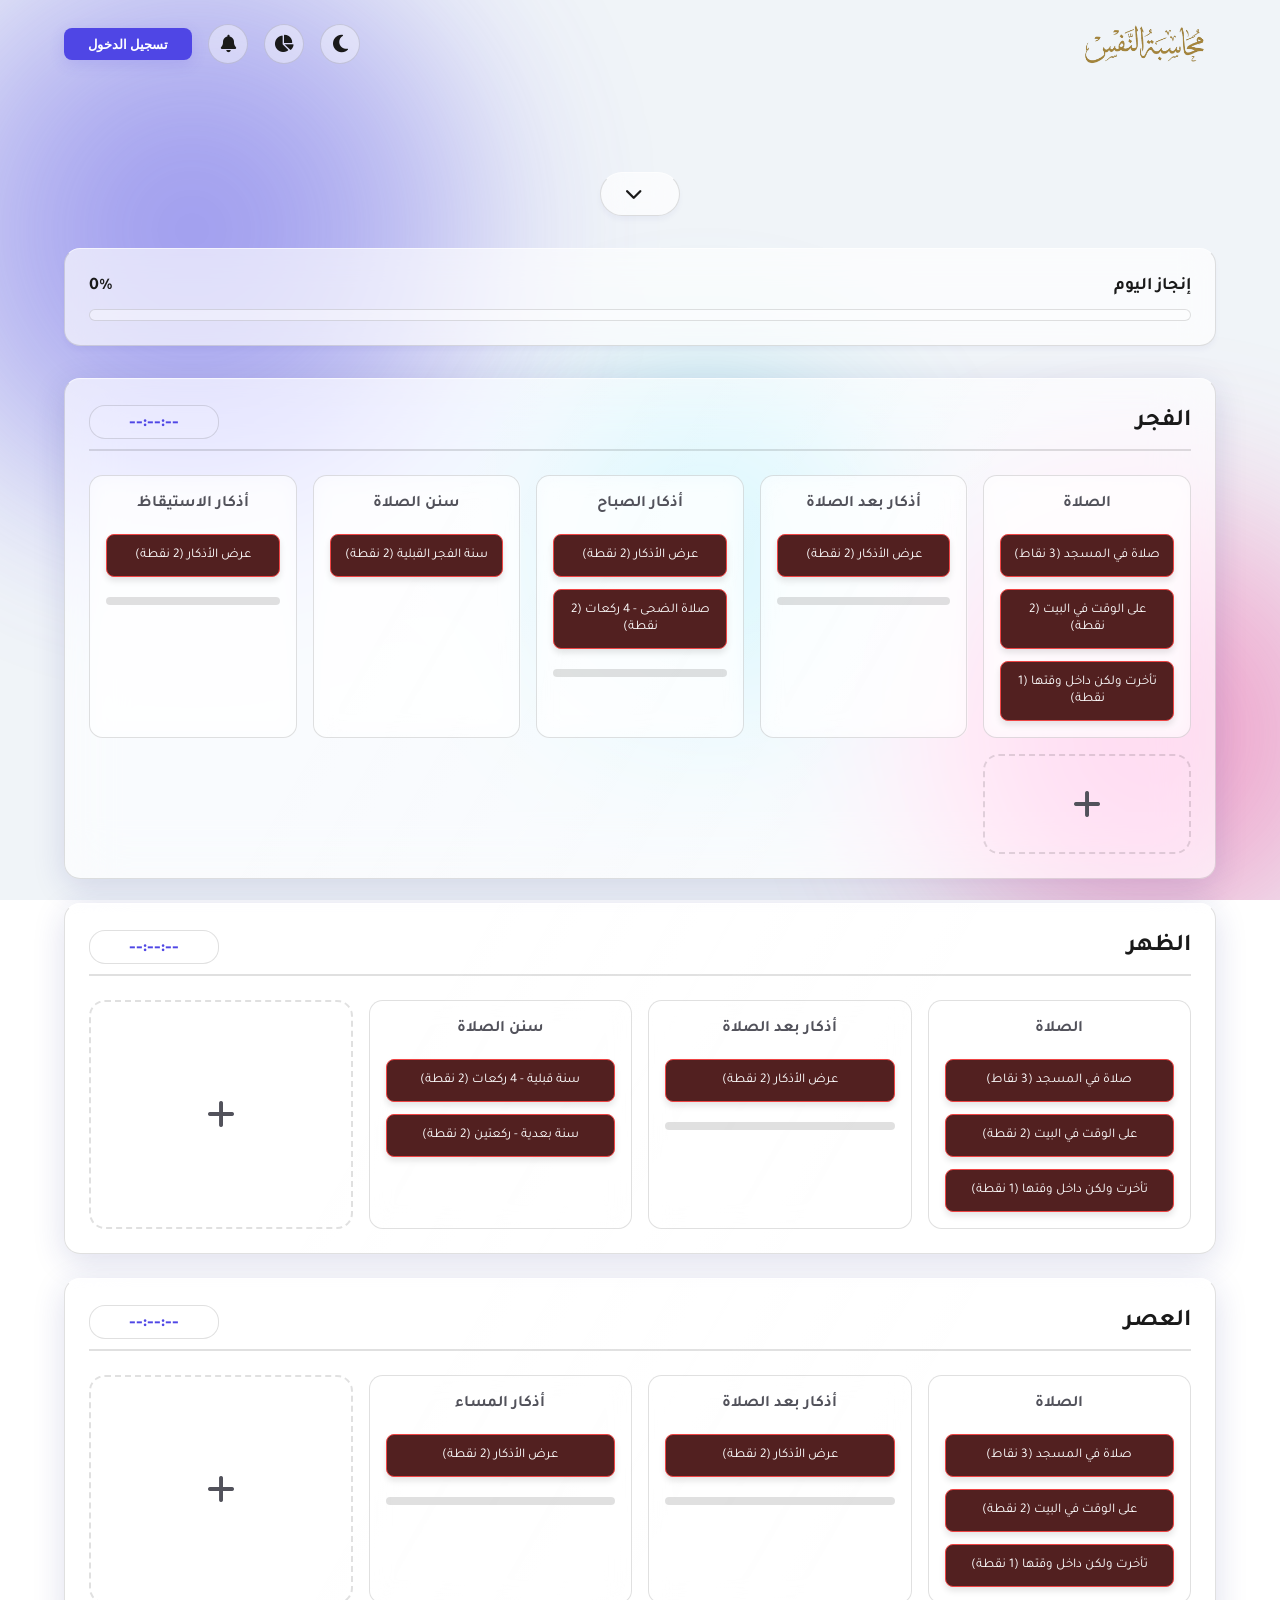
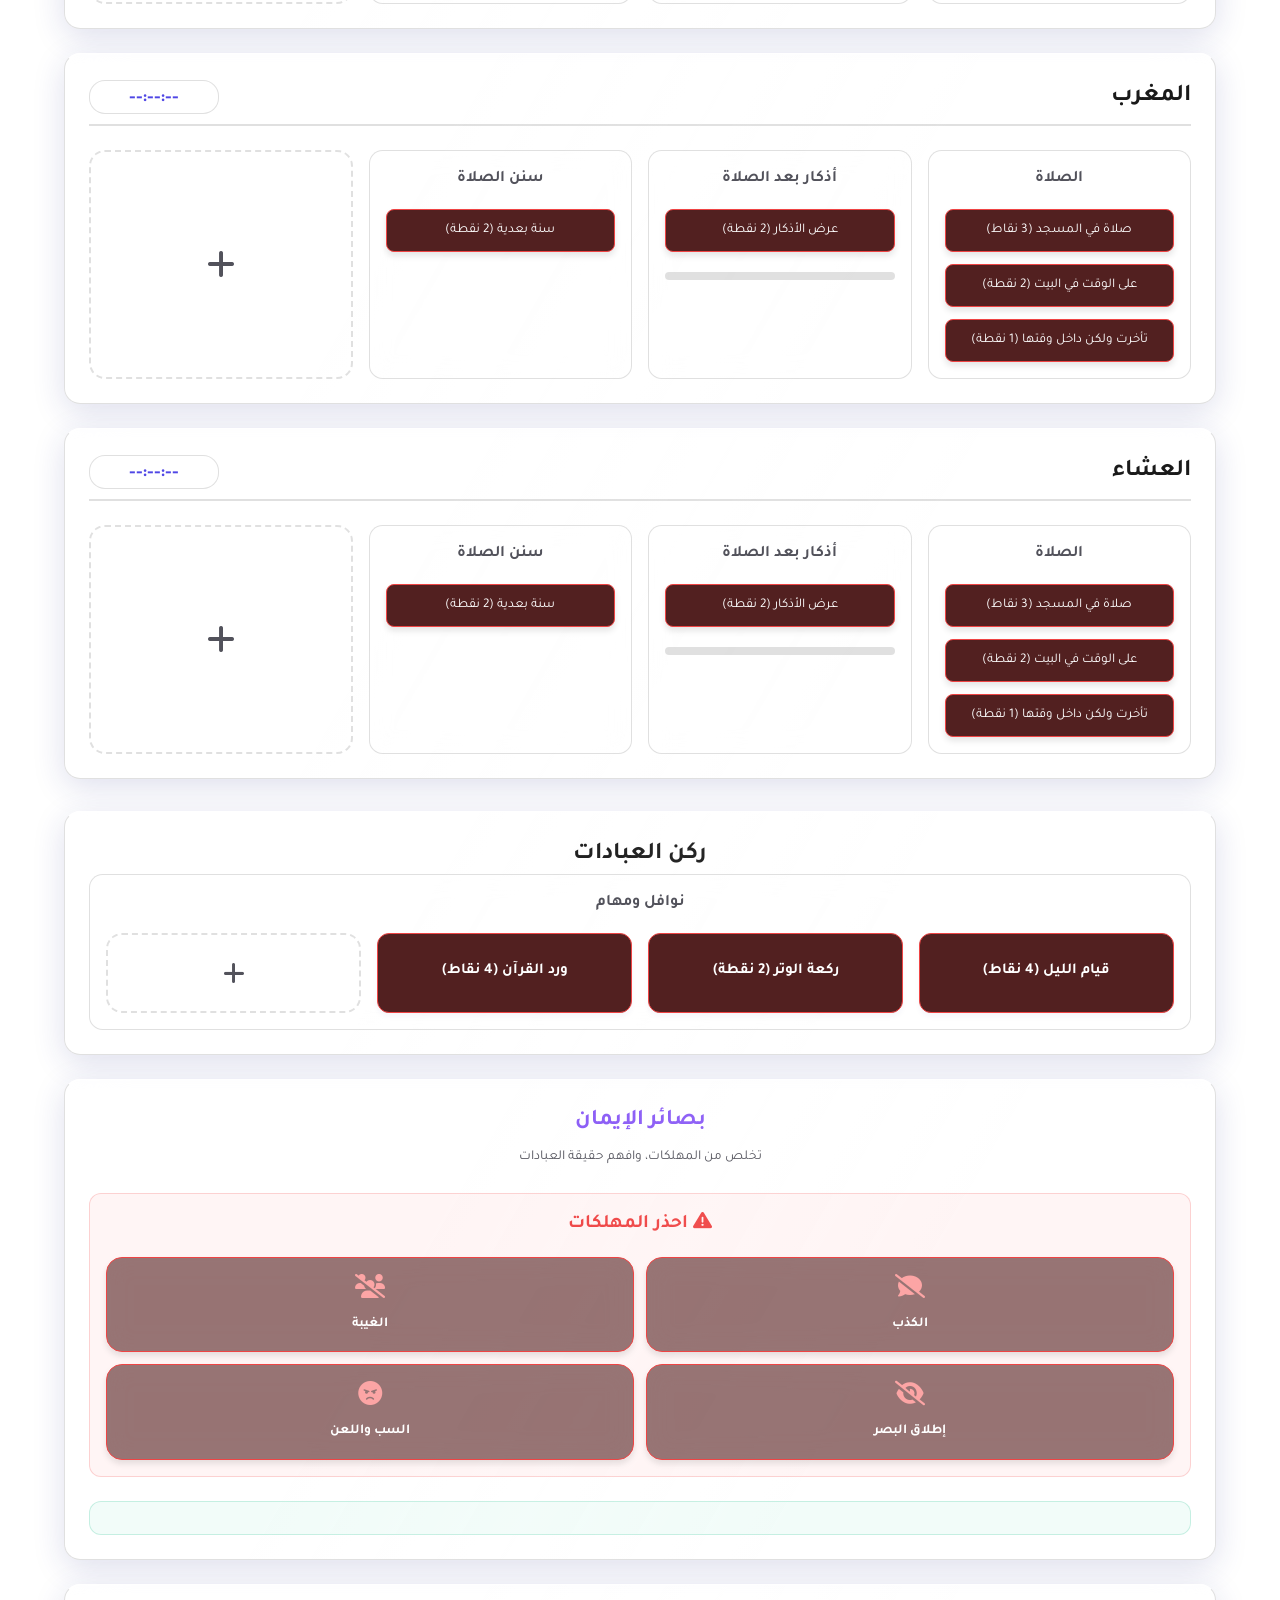
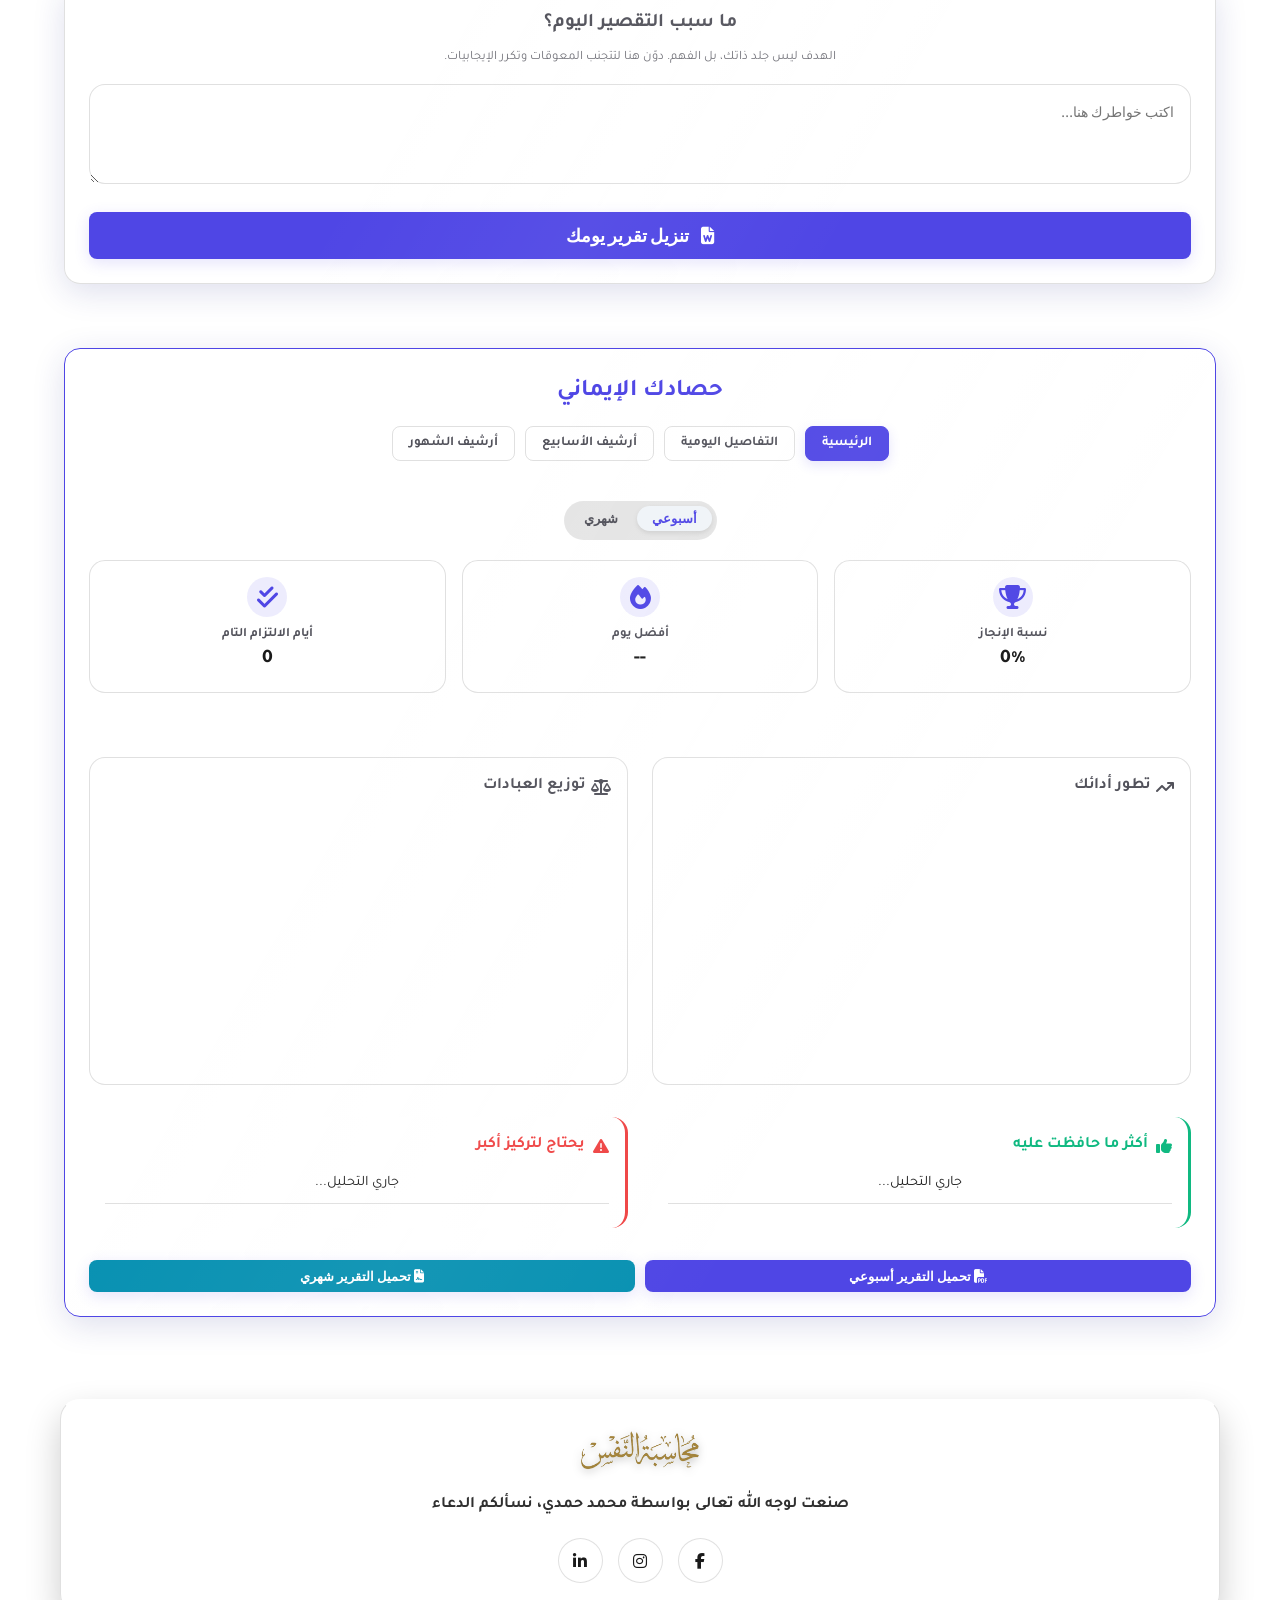
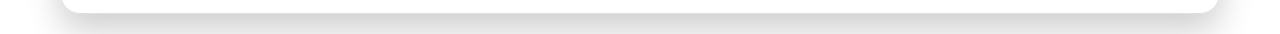
==== index.html @ 61e955a2 "Update print statement from 'Hello' to 'Goodbye'" ====
<!DOCTYPE html>
<html lang="ar" dir="rtl">

<head>
  <meta charset="UTF-8">
  <meta name="viewport" content="width=device-width, initial-scale=1.0">
  <title>محاسبة النفس</title>
  <link rel="icon" type="image/png" href="logo.png">
  <link rel="preconnect" href="https://fonts.googleapis.com">
  <link rel="preconnect" href="https://fonts.gstatic.com" crossorigin>
  <link href="https://fonts.googleapis.com/css2?family=Outfit:wght@300;400;600;700&display=swap" rel="stylesheet">

  <link rel="preconnect" href="https://fonts.googleapis.com">
<link rel="preconnect" href="https://fonts.gstatic.com" crossorigin>
<link href="https://fonts.googleapis.com/css2?family=Amiri:ital,wght@0,400;0,700;1,400&family=Tajawal:wght@300;400;500;700;800&display=swap" rel="stylesheet">

  <link rel="stylesheet" href="https://cdnjs.cloudflare.com/ajax/libs/font-awesome/6.4.0/css/all.min.css">
  <link rel="stylesheet" href="style.css">
  <link href="https://unpkg.com/aos@2.3.1/dist/aos.css" rel="stylesheet">
  <script src="https://cdn.jsdelivr.net/npm/chart.js"></script>
  <link rel="manifest" href="manifest.json">
  <meta name="theme-color" content="#10b981">
  <meta name="description" content="تطبيق مجاني لمتابعة صلواتك الخمس، تسجيل أورادك اليومية، تنظيم وقتك، وتجديد نواياك من خلال إحصائيات دقيقة وتنبيهات ذكية للموبايل.">
  
  <meta name="keywords" content="محاسبة النفس, متابعة الصلوات, تطبيق إسلامي, أذكار الصباح والمساء, التقويم الهجري, ورد القرآن, قيام الليل, الخشوع في الصلاة">
  
  <meta name="robots" content="index, follow">
  
  <meta name="theme-color" content="#10b981">
  <link rel="manifest" href="manifest.json">
  <link rel="icon" type="image/png" href="logo.png">

  <meta property="og:title" content="محاسبة النفس | رفيقك اليومي للعبادات">
  <meta property="og:description" content="نظم وقتك، تابع صلواتك، وحافظ على أورادك اليومية مع تطبيق محاسبة النفس.">
  <meta property="og:image" content="رابط_صورة_اللوجو_أو_بانر_للموقع.jpg"> <meta property="og:url" content="رابط_موقعك_هنا.com">
  <meta property="og:type" content="website">
<script src="https://cdnjs.cloudflare.com/ajax/libs/html2pdf.js/0.10.1/html2pdf.bundle.min.js"></script>
</head>

<body>
  <div class="liquid-background">
    <div class="blob-global blob-g-1"></div>
    <div class="blob-global blob-g-2"></div>
    <div class="blob-global blob-g-3"></div>
  </div>

  <div id="custom-bg-layer" class="custom-bg-layer hidden"></div>
  
  <header id="main-header">
    <div class="container header-content">
      <div class="logo">
        <a href="#">
          <img src="logo.png" alt="">
        </a>
      </div>

      <div id="header-progress-container" class="header-progress-container">
            <span id="header-progress-text">0%</span>
            <div class="header-progress-bar-bg">
                <div id="header-progress-fill" class="header-progress-fill"></div>
            </div>
            <button id="header-progress-info-btn" class="header-progress-info-btn" aria-label="كيف يتم احتساب التقدم؟">
                <i class="fa-solid fa-circle-question"></i>
            </button>
            
      </div>

      <div class="header-actions">
          <button id="mobile-menu-btn" class="mobile-menu-toggle">
              <i class="fa-solid fa-ellipsis-vertical"></i>
          </button>

          <div id="action-icons" class="action-icons-wrapper">
              
              <button id="theme-toggle" aria-label="Toggle Dark Mode">
                  <i class="fa-solid fa-moon"></i>
              </button>

              <button id="analytics-btn" class="settings-btn" aria-label="الإحصائيات" onclick="scrollToAnalytics()">
                  <i class="fa-solid fa-chart-pie"></i>
              </button>

              <div class="notification-wrapper" style="position: relative;">
                  <button id="notification-btn" class="settings-btn" aria-label="Notifications">
                      <i class="fa-solid fa-bell"></i>
                      <span id="notif-badge" class="notification-badge hidden"></span>
                  </button>
                  <div id="notification-popup" class="notification-popup hidden">
                      <div class="popup-header">
                          <h4>تذكير بعبادة الغد</h4>
                          <button id="close-notif" class="close-small">&times;</button>
                      </div>
                      <div class="popup-body" id="notif-content"></div>
                  </div>
              </div>

              <button id="settings-btn" class="settings-btn hidden" aria-label="Settings">
                  <i class="fa-solid fa-gear"></i>
              </button>

              <div class="auth-container">
                  <button id="login-btn" class="btn-primary">تسجيل الدخول</button>
                  <div id="profile-icon" class="profile-icon hidden">
                      <img src="" alt="Profile">
                  </div>
              </div>

          </div>
      </div>
    </div>


  </header>

  <main>

    <section id="bonus-section" class="container hidden" style="margin-top: 1rem; margin-bottom: 1rem;">
        <div class="bonus-card" data-aos="fade-down">
            <div class="bonus-icon">
                <i class="fa-solid fa-star"></i>
            </div>
            <div class="bonus-content">
                <h3 id="bonus-title">عبادة خاصة اليوم</h3>
                <p id="bonus-desc">وصف العبادة</p>
            </div>
            <button id="bonus-action-btn" class="task-btn bonus-btn" data-points="5">
                تمت (5+ نقاط)
            </button>
        </div>
    </section>

    <section class="accountability-section">
      <div class="container">
        <h2 id="daily-verse" class="page-title"></h2>
        <div class="date-toggle-container">
  <button id="date-toggle-btn" class="date-toggle-btn">
    <span id="current-date-display"></span>
    <i class="fa-solid fa-chevron-down"></i>
  </button>
  
  <div id="date-dropdown" class="date-dropdown hidden dual-calendar">
    
    <div class="calendar-section gregorian-section">
      <div class="month-selector">
        <button id="prev-month-g" class="month-nav-btn"><i class="fa-solid fa-chevron-right"></i></button>
        <span id="current-month-display-g"></span>
        <button id="next-month-g" class="month-nav-btn"><i class="fa-solid fa-chevron-left"></i></button>
      </div>
      <div class="days-header">
        <span>سبت</span><span>أحد</span><span>اثنين</span><span>ثلاثاء</span><span>أربعاء</span><span>خميس</span><span>جمعة</span>
      </div>
      <div id="days-grid-g" class="days-grid"></div>
    </div>

    <div class="calendar-divider"></div>

    <div class="calendar-section hijri-section">
      <div class="month-selector">
        <button id="prev-month-h" class="month-nav-btn"><i class="fa-solid fa-chevron-right"></i></button>
        <span id="current-month-display-h"></span>
        <button id="next-month-h" class="month-nav-btn"><i class="fa-solid fa-chevron-left"></i></button>
      </div>
      <div class="days-header">
        <span>سبت</span><span>أحد</span><span>اثنين</span><span>ثلاثاء</span><span>أربعاء</span><span>خميس</span><span>جمعة</span>
      </div>
      <div id="days-grid-h" class="days-grid"></div>
    </div>

  </div>
</div>

        <div class="global-progress-container">
          <div class="progress-label">
            <span>إنجاز اليوم</span>
            <span id="total-score">0%</span>
          </div>
          <div class="progress-track">
            <div id="global-progress-bar" class="progress-fill" style="width: 0%"></div>
          </div>
        </div>
        <!-- Settings -->
        <div id="setup-modal" class="modal-overlay hidden" style="z-index: 3000;">
          <div class="liquid-modal">
              <div class="modal-header">
                  <h3>إعداد حسابك</h3>
                  <button id="close-setup-modal" class="close-small" aria-label="إغلاق">&times;</button>
              </div>
              <div class="modal-body">
                  <p style="margin-bottom: 1rem; color: var(--text-secondary); font-size: 0.9rem;">لنخصص التجربة لك، نحتاج لبعض البيانات.</p>

                  <div class="form-group">
                      <label>تخطيط الصفحة وشكل العرض</label>
                      <div id="layout-mode-toggle" class="layout-mode-toggle" style="display: grid; grid-template-columns: repeat(auto-fit, minmax(130px, 1fr)); gap: 10px;">
                          <button type="button" class="layout-mode-btn active" data-mode="classic">
                              <i class="fa-solid fa-bars"></i> طولي (عادي)
                          </button>
                          <button type="button" class="layout-mode-btn" data-mode="sidebar">
                              <i class="fa-solid fa-table-columns"></i> جانبي (عمودين)
                          </button>
                          <button type="button" class="layout-mode-btn" data-mode="grid">
                              <i class="fa-solid fa-table-cells"></i> شبكي (Grid)
                          </button>
                      </div>
                      <p style="font-size: 0.8rem; color: var(--text-secondary); margin-top: 5px;">
                          اختر التخطيط الأنسب لشاشتك لمتابعة صلواتك وعباداتك براحة.
                      </p>
                  </div>
                  <hr style="border-color: var(--glass-border); margin: 1.5rem 0;">

                  <div class="form-group">
                      <label>الاسم </label>
                      <input type="text" id="setup-name" placeholder="الاسم الذي تود أن نناديك به">
                  </div>

                  <div class="form-group">
                      <label>الجنس (لتخصيص الأحكام الفقهية)</label>
                      <select id="setup-gender" class="glass-input">
                          <option value="male">ذكر</option>
                          <option value="female">أنثى</option>
                      </select>
                  </div>

                  <div class="form-group">
                      <label>الورد القرآني اليومي المستهدف</label>
                      <input type="text" id="setup-quran-goal" placeholder="مثال: جزء، ربعين، صفحة...">
                  </div>

                  <div class="form-group">
                      <label>الموقع الجغرافي (لمواقيت الصلاة)</label>
                      <button id="get-location-btn" class="task-btn toggle-btn" style="width:100%; display:flex; gap:10px; justify-content:center; align-items:center;">
                          <i class="fa-solid fa-location-dot"></i> تحديد موقعي تلقائياً
                      </button>
                      <p id="location-status" style="font-size: 0.8rem; margin-top: 5px; color: var(--accent-color);"></p>
                  </div>

                  <div class="form-group">
                    <label>مستواك الحالي (لضبط كمية الأذكار)</label>
                    <select id="setup-level" class="glass-input">
                        <option value="3">مجتهد (الورد الكامل - كل الأذكار)</option>
                        <option value="2">متوسط (أهم الأذكار والسنن)</option>
                        <option value="1">مبتدئ (التحصين الأساسي فقط)</option>
                    </select>
                    <p style="font-size: 0.8rem; color: var(--text-secondary); margin-top: 5px;">
                        يمكنك تغيير المستوى لاحقاً مع تطور همتك.
                    </p>
                </div>
                  <hr style="border-color: var(--glass-border); margin: 1.5rem 0;">
                  <h4 style="margin-bottom: 1rem; color: var(--accent-color);"><i class="fa-solid fa-palette"></i> المظهر والخلفية</h4>

                  <div class="form-group">
                      <label>الثيمات والألوان</label>
                      <div class="theme-presets-container" id="theme-presets-container">
                          <button type="button" class="theme-preset-btn active" data-theme-id="default" style="--bg:#f0f4f8; --b1:#4f46e5; --b2:#ec4899;">الافتراضي</button>
                          <button type="button" class="theme-preset-btn" data-theme-id="mint" style="--bg:#022c22; --b1:#10b981; --b2:#34d399;">زمرد</button>
                          <button type="button" class="theme-preset-btn" data-theme-id="space" style="--bg:#09090b; --b1:#6366f1; --b2:#8b5cf6;">فضاء</button>
                      </div>
                  </div>

                  <div class="form-group">
                      <label>صورة الخلفية (اختياري)</label>
                      <div class="bg-image-options">
                          <button type="button" class="bg-img-btn active" data-img-path="none">بدون صورة</button>
                          <button type="button" class="bg-img-btn" data-img-path="images/makkah.jpg">الحرم المكي</button>
                          <button type="button" class="bg-img-btn" data-img-path="images/madinah.jpg">المسجد النبوي</button>
                          <button type="button" class="bg-img-btn" data-img-path="images/aqsa.jpg">المسجد الأقصى</button>
                          <!-- تم إزالة زر رفع الصورة من الجهاز -->
                      </div>
                      <div style="display: flex; align-items: center; gap: 10px; margin-top: 10px;">
                          <input type="checkbox" id="bg-blur-toggle" style="width: auto;">
                          <label for="bg-blur-toggle" style="margin: 0; font-size: 0.9rem;">تفعيل ضبابية الصورة (Blur)</label>
                      </div>
                  </div>
                  <hr style="border-color: var(--glass-border); margin: 1.5rem 0;">
                  <h4 style="margin-bottom: 1rem; color: var(--accent-color);"><i class="fa-solid fa-bell"></i> مواعيد التنبيهات</h4>
                  


                  <div class="form-group">
                      <label>وقت أذكار الصباح</label>
                      <input type="time" id="setup-morning-time" class="glass-input">
                  </div>

                  <div class="form-group">
                      <label>وقت أذكار المساء</label>
                      <input type="time" id="setup-evening-time" class="glass-input">
                  </div>

                  <div class="form-group">
                      <label>موعد التذكير بالورد القرآني</label>
                      <input type="time" id="setup-wird-time" class="glass-input">
                  </div>
                  <div class="form-group" style="text-align: center; margin-top: 15px;">
                      <button type="button" class="btn-primary" onclick="requestNotificationPermission()" style="width: 100%; background: #10b981;">
                          <i class="fa-solid fa-bell"></i> تفعيل الإشعارات
                      </button>
                      <p style="font-size: 0.75rem; color: var(--text-secondary); margin-top: 5px;">
                          تنويه للآيفون: يجب إضافة الموقع للشاشة الرئيسية (Add to Home Screen) لتعمل الإشعارات.
                      </p>
                  </div>
              </div>
              <div class="modal-footer">
                  <button id="save-setup-btn" class="btn-primary" style="width: 100%;" disabled>حفظ وبدء الرحلة</button>
              </div>
          </div>
      </div>

        <div id="main-layout-wrapper" class="main-layout-wrapper">
          
          <div id="app-main-column" class="main-column">
            <div class="prayers-container" id="prayers-container-wrapper">

              <div class="prayer-item" id="fajr-card" data-aos="fade-up">
                <div class="prayer-header-wrapper">
                  <span class="prayer-name">الفجر</span>
                  <span class="prayer-timer" id="timer-fajr">--:--:--</span>
                </div>
                <div class="prayer-content-grid">
                  <div class="task-box">
                    <h4 class="box-title">الصلاة</h4>
                    <button class="task-btn prayer-btn" data-type="mosque" data-points="3">صلاة في المسجد (3 نقاط)</button>
                    <button class="task-btn prayer-btn" data-points="2">على الوقت في البيت (2 نقطة)</button>
                    <button class="task-btn prayer-btn" data-points="1">تأخرت ولكن داخل وقتها (1 نقطة)</button>
                  </div>
                  <div class="task-box">
                    <h4 class="box-title">أذكار بعد الصلاة</h4>
                    <button class="task-btn action-btn" onclick="openAdhkar('post_fajr')">عرض الأذكار (2 نقطة)</button>
                    <div class="adhkar-progress-track">
                      <div class="adhkar-progress-fill" id="progress-post_fajr" style="width: 0%"></div>
                    </div>
                  </div>
                  <div class="task-box">
                    <h4 class="box-title">أذكار الصباح</h4>
                    <button class="task-btn action-btn" onclick="openAdhkar('morning')">عرض الأذكار (2 نقطة)</button>
                    <button class="task-btn toggle-btn" data-points="2">صلاة الضحى - 4 ركعات (2 نقطة)</button>
                    <div class="adhkar-progress-track">
                      <div class="adhkar-progress-fill" id="progress-morning" style="width: 0%"></div>
                    </div>
                  </div>
                  <div class="task-box">
                    <h4 class="box-title">سنن الصلاة</h4>
                    <button class="task-btn toggle-btn" data-points="2">سنة الفجر القبلية (2 نقطة)</button>
                  </div>
                  <div class="task-box">
                    <h4 class="box-title">أذكار الاستيقاظ</h4>
                    <button class="task-btn action-btn" onclick="openAdhkar('wakeup')">عرض الأذكار (2 نقطة)</button>
                    <div class="adhkar-progress-track">
                      <div class="adhkar-progress-fill" id="progress-wakeup" style="width: 0%"></div>
                    </div>
                  </div>
                  <button class="add-prayer-extra-btn" data-prayer="fajr">
                    <i class="fa-solid fa-plus"></i>
                  </button>
                </div>
              </div>

              <div class="prayer-item" id="dhuhr-card" data-aos="fade-up">
                <div class="prayer-header-wrapper">
                  <span class="prayer-name">الظهر</span>
                  <span class="prayer-timer" id="timer-dhuhr">--:--:--</span>
                </div>
                <div class="prayer-content-grid">
                  <div class="task-box">
                    <h4 class="box-title">الصلاة</h4>
                    <button class="task-btn prayer-btn" data-type="mosque" data-points="3">صلاة في المسجد (3 نقاط)</button>
                    <button class="task-btn prayer-btn" data-points="2">على الوقت في البيت (2 نقطة)</button>
                    <button class="task-btn prayer-btn" data-points="1">تأخرت ولكن داخل وقتها (1 نقطة)</button>
                  </div>
                  <div class="task-box">
                    <h4 class="box-title">أذكار بعد الصلاة</h4>
                    <button class="task-btn action-btn" onclick="openAdhkar('post_dhuhr')">عرض الأذكار (2 نقطة)</button>
                    <div class="adhkar-progress-track">
                      <div class="adhkar-progress-fill" id="progress-post_dhuhr" style="width: 0%"></div>
                    </div>
                  </div>
                  <div class="task-box">
                    <h4 class="box-title">سنن الصلاة</h4>
                    <button class="task-btn toggle-btn" data-points="2">سنة قبلية - 4 ركعات (2 نقطة)</button>
                    <button class="task-btn toggle-btn" data-points="2">سنة بعدية - ركعتين (2 نقطة)</button>
                  </div>
                  <button class="add-prayer-extra-btn" data-prayer="dhuhr">
                    <i class="fa-solid fa-plus"></i>
                  </button>
                </div>
              </div>

              <div class="prayer-item" id="asr-card" data-aos="fade-up">
                <div class="prayer-header-wrapper">
                  <span class="prayer-name">العصر</span>
                  <span class="prayer-timer" id="timer-asr">--:--:--</span>
                </div>            
                <div class="prayer-content-grid">
                  <div class="task-box">
                    <h4 class="box-title">الصلاة</h4>
                    <button class="task-btn prayer-btn" data-type="mosque" data-points="3">صلاة في المسجد (3 نقاط)</button>
                    <button class="task-btn prayer-btn" data-points="2">على الوقت في البيت (2 نقطة)</button>
                    <button class="task-btn prayer-btn" data-points="1">تأخرت ولكن داخل وقتها (1 نقطة)</button>
                  </div>
                  <div class="task-box">
                    <h4 class="box-title">أذكار بعد الصلاة</h4>
                    <button class="task-btn action-btn" onclick="openAdhkar('post_asr')">عرض الأذكار (2 نقطة)</button>
                    <div class="adhkar-progress-track">
                      <div class="adhkar-progress-fill" id="progress-post_asr" style="width: 0%"></div>
                    </div>
                  </div>
                  <div class="task-box">
                    <h4 class="box-title">أذكار المساء</h4>
                    <button class="task-btn action-btn" onclick="openAdhkar('evening')">عرض الأذكار (2 نقطة)</button>
                    <div class="adhkar-progress-track">
                      <div class="adhkar-progress-fill" id="progress-evening" style="width: 0%"></div>
                    </div>
                  </div>
                  <button class="add-prayer-extra-btn" data-prayer="asr">
                    <i class="fa-solid fa-plus"></i>
                  </button>
                </div>
              </div>

              <div class="prayer-item" id="maghrib-card" data-aos="fade-up">
                <div class="prayer-header-wrapper">
                  <span class="prayer-name">المغرب</span>
                  <span class="prayer-timer" id="timer-maghrib">--:--:--</span>
                </div>  
                <div class="prayer-content-grid">
                  <div class="task-box">
                    <h4 class="box-title">الصلاة</h4>
                    <button class="task-btn prayer-btn" data-type="mosque" data-points="3">صلاة في المسجد (3 نقاط)</button>
                    <button class="task-btn prayer-btn" data-points="2">على الوقت في البيت (2 نقطة)</button>
                    <button class="task-btn prayer-btn" data-points="1">تأخرت ولكن داخل وقتها (1 نقطة)</button>
                  </div>
                  <div class="task-box">
                    <h4 class="box-title">أذكار بعد الصلاة</h4>
                    <button class="task-btn action-btn" onclick="openAdhkar('post_maghrib')">عرض الأذكار (2 نقطة)</button>
                    <div class="adhkar-progress-track">
                      <div class="adhkar-progress-fill" id="progress-post_maghrib" style="width: 0%"></div>
                    </div>
                  </div>
                  <div class="task-box">
                    <h4 class="box-title">سنن الصلاة</h4>
                    <button class="task-btn toggle-btn" data-points="2">سنة بعدية (2 نقطة)</button>
                  </div>
                  <button class="add-prayer-extra-btn" data-prayer="maghrib">
                    <i class="fa-solid fa-plus"></i>
                  </button>
                </div>
              </div>

              <div class="prayer-item" id="isha-card" data-aos="fade-up">
                <div class="prayer-header-wrapper">
                  <span class="prayer-name">العشاء</span>
                  <span class="prayer-timer" id="timer-isha">--:--:--</span>
                </div>  
                <div class="prayer-content-grid">
                  <div class="task-box">
                    <h4 class="box-title">الصلاة</h4>
                    <button class="task-btn prayer-btn" data-type="mosque" data-points="3">صلاة في المسجد (3 نقاط)</button>
                    <button class="task-btn prayer-btn" data-points="2">على الوقت في البيت (2 نقطة)</button>
                    <button class="task-btn prayer-btn" data-points="1">تأخرت ولكن داخل وقتها (1 نقطة)</button>
                  </div>
                  <div class="task-box">
                    <h4 class="box-title">أذكار بعد الصلاة</h4>
                    <button class="task-btn action-btn" onclick="openAdhkar('post_isha')">عرض الأذكار (2 نقطة)</button>
                    <div class="adhkar-progress-track">
                      <div class="adhkar-progress-fill" id="progress-post_isha" style="width: 0%"></div>
                    </div>
                  </div>
                  <div class="task-box">
                    <h4 class="box-title">سنن الصلاة</h4>
                    <button class="task-btn toggle-btn" data-points="2">سنة بعدية (2 نقطة)</button>
                  </div>
                  <button class="add-prayer-extra-btn" data-prayer="isha">
                    <i class="fa-solid fa-plus"></i>
                  </button>
                </div>
              </div>

            </div>
          </div>

          <div id="app-sidebar-column" class="sidebar-column">
            
            <div class="prayer-item" id="ibadat-card-sidebar" data-aos="fade-up">
              <span class="prayer-name">ركن العبادات</span>
              <div class="prayer-content-grid">
                <div class="task-box full-width-box" style="width: 100%;">
                  <h4 class="box-title">نوافل ومهام</h4>
                  <div class="ibadat-grid" id="ibadat-grid">
                    <div class="ibada-box" data-id="qiyam" data-points="4">
                      <h3 class="ibada-title">قيام الليل (4 نقاط)</h3>
                      <div class="ibada-status"></div>
                    </div>
                    <div class="ibada-box" data-id="witr" data-points="2">
                      <h3 class="ibada-title">ركعة الوتر (2 نقطة)</h3>
                      <div class="ibada-status"></div>
                    </div>
                    <div class="ibada-box" data-id="quran" data-points="4">
                      <h3 class="ibada-title">ورد القرآن (4 نقاط)</h3>
                      <div class="ibada-status"></div>
                    </div>
                    <button id="add-worship-btn" class="add-worship-btn">
                      <i class="fa-solid fa-plus"></i>
                    </button>
                  </div>
                </div>
              </div>
            </div>

            <div class="prayer-item" id="knowledge-card-sidebar" data-aos="fade-up">
              <div class="prayer-header-wrapper" style="flex-direction: column; text-align: center; border-bottom: none; gap: 8px; margin-bottom: 1rem;">
                <span class="prayer-name" style="color: #8b5cf6; border: none; margin: 0; font-size: 1.4rem;">بصائر الإيمان</span>
                <p style="color: var(--text-secondary); font-size: 0.85rem;">تخلص من المهلكات، وافهم حقيقة العبادات</p>
              </div>

              <div style="background: rgba(239, 68, 68, 0.05); padding: 1rem; border-radius: 0.75rem; border: 1px solid rgba(239, 68, 68, 0.2); margin-bottom: 1.5rem;">
                <h4 class="box-title" style="color: #ef4444; margin-bottom: 0.75rem; font-size: 1.19rem;"><i class="fa-solid fa-triangle-exclamation"></i> احذر المهلكات</h4>
                <div class="warning-grid" style="grid-template-columns: repeat(2, 1fr); gap: 0.75rem;">
                  <div class="warning-box" onclick="openWarning('lying')" style="padding: 1rem 0.5rem; gap: 0.5rem;">
                    <i class="fa-solid fa-comment-slash warning-icon" style="font-size: 1.5rem;"></i>
                    <h3 class="warning-title" style="font-size: 0.85rem;">الكذب</h3>
                  </div>
                  <div class="warning-box" onclick="openWarning('backbiting')" style="padding: 1rem 0.5rem; gap: 0.5rem;">
                    <i class="fa-solid fa-users-slash warning-icon" style="font-size: 1.5rem;"></i>
                    <h3 class="warning-title" style="font-size: 0.85rem;">الغيبة</h3>
                  </div>
                  <div class="warning-box" onclick="openWarning('gazing')" style="padding: 1rem 0.5rem; gap: 0.5rem;">
                    <i class="fa-solid fa-eye-slash warning-icon" style="font-size: 1.5rem;"></i>
                    <h3 class="warning-title" style="font-size: 0.85rem;">إطلاق البصر</h3>
                  </div>
                  <div class="warning-box" onclick="openWarning('cursing')" style="padding: 1rem 0.5rem; gap: 0.5rem;">
                    <i class="fa-solid fa-face-angry warning-icon" style="font-size: 1.5rem;"></i>
                    <h3 class="warning-title" style="font-size: 0.85rem;">السب واللعن</h3>
                  </div>
                </div>
              </div>

              <div id="niyyat-section-container" style="background: rgba(16, 185, 129, 0.05); padding: 1rem; border-radius: 0.75rem; border: 1px solid rgba(16, 185, 129, 0.2);">

              </div>
            </div>

            <div class="prayer-item" id="reflection-card-sidebar" data-aos="fade-up">
              <div class="reflection-header">
                <h3 id="reflection-title" class="box-title" style="font-size: 1.2rem; margin-bottom: 0.5rem;">ما سبب التقصير اليوم؟</h3>
                <p class="reflection-hint" style="font-size: 0.8rem; margin-bottom: 1rem;">
                  الهدف ليس جلد ذاتك، بل الفهم. دوّن هنا لتتجنب المعوقات وتكرر الإيجابيات.
                </p>
              </div>
              <textarea id="reflection-input" class="glass-textarea" style="min-height: 100px; font-size: 0.9rem;" placeholder="اكتب خواطرك هنا..."></textarea>
              <button id="download-report-btn" class="btn-primary" style="width: 100%; margin-top: 1rem; padding: 0.75rem;">
                <i class="fa-solid fa-file-word"></i> تنزيل تقرير يومك
              </button>
            </div>

          </div>
        </div>

      </div>
    </section>

    <!-- <section class="ibadat-section" data-aos="fade-up">
      <div class="container">
        <div class="prayer-item">
          <span class="prayer-name">ركن العبادات</span>
          <div class="prayer-content-grid">
            <div class="task-box full-width-box">
              <h4 class="box-title">نوافل ومهام</h4>
              <div class="ibadat-grid" id="ibadat-grid">
                <div class="ibada-box" data-id="qiyam" data-points="4">
                  <h3 class="ibada-title">قيام الليل (4 نقاط)</h3>
                  <div class="ibada-status"></div>
                </div>
                <div class="ibada-box" data-id="witr" data-points="2">
                  <h3 class="ibada-title">ركعة الوتر (2 نقطة)</h3>
                  <div class="ibada-status"></div>
                </div>
                <div class="ibada-box" data-id="quran" data-points="4">
                  <h3 class="ibada-title">ورد القرآن - ربعين (4 نقاط)</h3>
                  <div class="ibada-status"></div>
                </div>
                <button id="add-worship-btn" class="add-worship-btn">
                  <i class="fa-solid fa-plus"></i>
                </button>
              </div>
            </div>
          </div>
        </div>
      </div>
    </section> -->
  </main>

  <div id="add-worship-modal" class="modal-overlay hidden">
    <div class="liquid-modal">
      <div class="modal-header">
        <h3>إضافة عبادة جديدة</h3>
        <button id="close-worship-modal" class="close-btn">&times;</button>
      </div>
      <div class="modal-body">
        <div class="form-group">
          <label for="worship-name">اسم العبادة</label>
          <input type="text" id="worship-name" placeholder="مثال: الصيام ">
        </div>
        <div class="form-group">
          <label for="worship-time">وقت التنفيذ</label>
          <input type="text" id="worship-time" placeholder="مثال: الإثنين والخميس ">
        </div>
        <div class="form-group">
          <label for="worship-points">عدد النقاط</label>
          <select id="worship-points" class="glass-input">
            <option value="1">1</option>
            <option value="2">2</option>
            <option value="3">3</option>
            <option value="4">4</option>
          </select>
        </div>
      </div>
      <div class="modal-footer">
        <button id="save-worship-btn" class="btn-primary">حفظ</button>
      </div>
    </div>
  </div>

  <div id="adhkar-modal" class="adhkar-modal hidden">
    <div class="modal-content">
      <div class="modal-header">
        <h3 id="modal-title">الأذكار</h3>
        <button id="close-modal" class="close-btn">&times;</button>
      </div>
      <div id="adhkar-list" class="adhkar-list no-scrollbar"></div>
      <div class="modal-footer">
        <button id="complete-adhkar-btn" class="btn-primary">إتمام</button>
      </div>
    </div>
  </div>

  <div id="extra-prayer-modal" class="modal-overlay hidden">
    <div class="liquid-modal">
      <div class="modal-header">
        <h3>إضافة نافلة</h3>
        <button id="close-extra-modal" class="close-btn">&times;</button>
      </div>
      <div id="extra-worship-list" class="adhkar-list no-scrollbar"></div>
    </div>
  </div>

  

  <div id="warning-modal" class="modal-overlay hidden">
    <div class="liquid-modal warning-modal-content">
        <div class="modal-header">
            <h3 id="warning-modal-title" style="color: #ef4444;">عنوان التحذير</h3>
            <button id="close-warning-modal" class="close-btn">&times;</button>
        </div>
        
        <div class="modal-body warning-body">
            
            <div class="definition-box">
                <h4 class="mini-title"><i class="fa-solid fa-circle-info"></i> المفهوم:</h4>
                <p id="warning-def">هنا يظهر التعريف...</p>
            </div>

            <div class="daily-example-box">
                <h4 class="mini-title"><i class="fa-solid fa-calendar-day"></i> مثال من واقعنا (يومي):</h4>
                <p id="warning-daily-example">هنا يظهر المثال اليومي...</p>
            </div>

            <div class="quran-quote">
                <i class="fa-solid fa-book"></i>
                <p id="warning-quran"></p>
            </div>
            <div class="hadith-quote">
                <i class="fa-solid fa-scroll"></i>
                <p id="warning-hadith"></p>
            </div>

            <div class="story-section">
                <button id="btn-show-story" class="btn-primary story-btn">
                    <i class="fa-solid fa-book-open"></i> اقرأ قصة من السيرة
                </button>
                <div id="warning-story-content" class="story-content hidden">
                    <p id="story-text"></p>
                </div>
            </div>

        </div>
    </div>
</div>

  
  <section id="analytics-section" class="accountability-section" data-aos="fade-up">
    <div class="container">
      <div class="prayer-item" style="border-color: var(--accent-color);">
        
        <div class="prayer-header-wrapper" style="border-bottom: none; margin-bottom: 1rem; flex-direction: column; gap: 15px;">
          <span class="prayer-name" style="color: var(--accent-color); border:none;">حصادك الإيماني</span>
          
          <div class="tabs-container">
            <button class="tab-btn active" onclick="switchTab('main')">الرئيسية</button>
            <button class="tab-btn" onclick="switchTab('daily')">التفاصيل اليومية</button>
            <button class="tab-btn" onclick="switchTab('weekly')">أرشيف الأسابيع</button>
            <button class="tab-btn" onclick="switchTab('monthly')">أرشيف الشهور</button>
          </div>
        </div>

        <div id="tab-main" class="tab-content active">
          <div class="toggle-container" style="background: rgba(0,0,0,0.1); padding: 5px; border-radius: 20px; width: fit-content; margin: 0 auto 20px;">
            <button class="filter-btn active" onclick="updateCharts('week')">أسبوعي</button>
            <button class="filter-btn" onclick="updateCharts('month')">شهري</button>
          </div>

          <div class="stats-grid">
            <div class="stat-card">
              <div class="stat-icon"><i class="fa-solid fa-trophy"></i></div>
              <div class="stat-info">
                <h4>نسبة الإنجاز</h4>
                <span id="period-score">0%</span>
              </div>
            </div>
            <div class="stat-card">
              <div class="stat-icon"><i class="fa-solid fa-fire"></i></div>
              <div class="stat-info">
                <h4>أفضل يوم</h4>
                <span id="best-day">--</span>
              </div>
            </div>
            <div class="stat-card">
              <div class="stat-icon"><i class="fa-solid fa-check-double"></i></div>
              <div class="stat-info">
                <h4>أيام الالتزام التام</h4>
                <span id="perfect-days">0</span>
              </div>
            </div>
          </div>

          <div class="charts-container">
            <div class="chart-box">
              <h4><i class="fa-solid fa-arrow-trend-up"></i> تطور أدائك</h4>
              <canvas id="progressChart"></canvas>
            </div>
            <div class="chart-box">
              <h4><i class="fa-solid fa-scale-balanced"></i> توزيع العبادات</h4>
              <canvas id="distributionChart"></canvas>
            </div>
          </div>

          <div class="analysis-grid">
            <div class="analysis-box strength">
              <h4><i class="fa-solid fa-thumbs-up"></i> أكثر ما حافظت عليه</h4>
              <ul id="top-habits-list"><li>جاري التحليل...</li></ul>
            </div>
            <div class="analysis-box weakness">
              <h4><i class="fa-solid fa-triangle-exclamation"></i> يحتاج لتركيز أكبر</h4>
              <ul id="low-habits-list"><li>جاري التحليل...</li></ul>
            </div>
          </div>
          
           <div style="display: flex; gap: 10px; margin-top: 2rem;">
              <button onclick="downloadReport('week')" class="btn-primary" style="flex: 1; background: #4f46e5;">
                  <i class="fa-solid fa-file-pdf"></i>  تحميل التقرير أسبوعي 
              </button>
              <button onclick="downloadReport('month')" class="btn-primary" style="flex: 1; background: #0891b2;">
                  <i class="fa-solid fa-file-contract"></i> تحميل التقرير شهري
              </button>
          </div>
        </div>

        <div id="tab-daily" class="tab-content">
          <div class="chart-box" style="height: auto; min-height: auto;">
            <h4><i class="fa-solid fa-table-list"></i> سجل الأيام (مرتب من الأحدث)</h4>
            <div class="table-responsive">
              <table class="analytics-table">
                <thead>
                  <tr>
                    <th>التاريخ</th>
                    <th>اليوم</th>
                    <th>الإنجاز العام</th>
                    <th>الصلوات</th>
                    <th>القرآن</th>
                    <th>الأذكار</th>
                    <th>السنن</th>
                    <th>القيام</th>
                  </tr>
                </thead>
                <tbody id="analytics-table-body">
                </tbody>
              </table>
            </div>
          </div>
        </div>

        <div id="tab-weekly" class="tab-content">
          <div class="chart-box auto-height">
            <h4><i class="fa-solid fa-calendar-week"></i> أرشيف الأسابيع (من الجمعة للخميس)</h4>
            <div class="table-responsive">
              <table class="analytics-table">
                <thead>
                  <tr>
                    <th>الأسبوع</th>
                    <th>الفترة</th>
                    <th>متوسط الإنجاز</th>
                    <th>التقييم</th>
                  </tr>
                </thead>
                <tbody id="weekly-archive-body">
                </tbody>
              </table>
            </div>
          </div>
        </div>

        <div id="tab-monthly" class="tab-content">
          <div class="chart-box auto-height">
            <h4><i class="fa-solid fa-calendar-days"></i> أرشيف الشهور</h4>
            <div class="table-responsive">
              <table class="analytics-table">
                <thead>
                  <tr>
                    <th>الشهر</th>
                    <th>متوسط الإنجاز</th>
                    <th>التقييم</th>
                  </tr>
                </thead>
                <tbody id="monthly-archive-body">
                </tbody>
              </table>
            </div>
          </div>
        </div>

      </div>
    </div>
  </section>

  <div class="footer-wrapper">
    <footer class="container glass-footer">
      <div class="footer-brand">
        <h3><img src="logo.png" alt="Logo"></h3>
        <p>صنعت لوجه الله تعالى بواسطة محمد حمدي، نسألكم الدعاء</p>
      </div>
      <div class="social-links">
        <a href="https://www.facebook.com/mohamdahmedhhamdi/" target="_blank" aria-label="Facebook"><i class="fa-brands fa-facebook-f"></i></a>
        <a href="https://www.instagram.com/m.7amdy/" target="_blank" aria-label="Instagram"><i class="fa-brands fa-instagram"></i></a>
        <a href="https://www.linkedin.com/in/mohamdahmedhamdi/" target="_blank" aria-label="LinkedIn"><i class="fa-brands fa-linkedin-in"></i></a>
      </div>
    </footer>
  </div>

  <div id="report-template-container" style="position: absolute; left: -9999px; top: 0; width: 800px;">
  <div id="pdf-content" class="pdf-page">
    
    <div class="pdf-header">
      <div class="header-logo">
        <img src="logo.png" alt="Logo" style="height: 60px;"> </div>
      <div class="header-info">
        <h1 class="pdf-title">تقرير حصاد الأعمال</h1>
        <p class="pdf-subtitle" id="pdf-period-text">تقرير أسبوعي | من ... إلى ...</p>
      </div>
      <div class="header-score">
        <span>الإنجاز العام</span>
        <div class="score-circle" id="pdf-total-score">0%</div>
      </div>
    </div>

    <div class="pdf-summary-grid">
      <div class="summary-card">
        <span class="label">أيام الالتزام</span>
        <span class="value" id="pdf-perfect-days">0</span>
      </div>
      <div class="summary-card">
        <span class="label">أفضل يوم</span>
        <span class="value" id="pdf-best-day">-</span>
      </div>
      <div class="summary-card">
        <span class="label">معدل الصلوات</span>
        <span class="value" id="pdf-prayer-avg">0%</span>
      </div>
      <div class="summary-card">
        <span class="label">معدل القرآن</span>
        <span class="value" id="pdf-quran-avg">0%</span>
      </div>
    </div>

    <div class="pdf-charts-section">
      <h3><i class="fa-solid fa-chart-pie"></i> نظرة عامة بيانية</h3>
      <div class="charts-wrapper">
        <img id="pdf-chart-line" class="pdf-chart-img" />
        <img id="pdf-chart-radar" class="pdf-chart-img" />
      </div>
    </div>

    <div class="pdf-details-section">
      <h3><i class="fa-solid fa-list-check"></i> تفاصيل الأيام</h3>
      <table class="pdf-table">
        <thead>
          <tr>
            <th width="15%">التاريخ</th>
            <th width="10%">اليوم</th>
            <th width="10%">النسبة</th>
            <th width="40%">أبرز الإنجازات</th>
            <th width="25%">ملاحظات / تقصير</th>
          </tr>
        </thead>
        <tbody id="pdf-daily-rows">
          </tbody>
      </table>
    </div>

    <div class="pdf-footer">
      <p>تم استخراج هذا التقرير من منصة "محاسبة النفس" - اللهم اجعل أعمالنا خالصة لوجهك الكريم.</p>
      <p id="pdf-generated-date"></p>
    </div>

  </div>
</div>

<div id="smart-report-modal" class="modal-overlay hidden" style="z-index: 9999;">
  <div class="liquid-modal" style="max-width: 400px; text-align: center;">
    <div class="modal-header" style="justify-content: center; flex-direction: column;">
      <div id="smart-icon" style="font-size: 3rem; margin-bottom: 10px;">📊</div>
      <h3 id="smart-title" style="margin: 0;">تقريرك اليومي</h3>
    </div>
    
    <div class="modal-body">
      <p id="smart-message" style="font-size: 1.1rem; line-height: 1.6; color: var(--text-primary); margin-bottom: 15px;">
        جاري تحليل أدائك...
      </p>
      
      <div id="smart-details" style="background: rgba(0,0,0,0.05); padding: 10px; border-radius: 10px; font-size: 0.9rem; text-align: right;">
        </div>
    </div>

    <div class="modal-footer">
      <button onclick="document.getElementById('smart-report-modal').classList.add('hidden')" class="btn-primary" style="width: 100%;">
        استعن بالله وأكمل
      </button>
    </div>
  </div>
</div>
<div id="concept-modal" class="modal-overlay hidden">
  <div class="liquid-modal" style="max-width: 500px; width: 90%;">
    <div class="modal-header" style="border-bottom: 1px solid var(--glass-border); padding-bottom: 10px;">
      <h3 id="concept-modal-title" style="margin: 0; display: flex; align-items: center; gap: 10px; color: var(--text-primary);">
        <i class="fa-solid fa-lightbulb" style="color: #10b981;"></i> 
        <span>العنوان</span>
      </h3>
      <button class="close-btn" onclick="closeConceptModal()"><i class="fa-solid fa-xmark"></i></button>
    </div>
    
    <div class="modal-body" style="padding-top: 15px; text-align: right;">
      <p id="concept-modal-text" style="font-size: 0.95rem; line-height: 1.8; color: var(--text-secondary); margin-bottom: 15px;"></p>
      
      <div id="concept-modal-video" class="video-container" style="position: relative; padding-bottom: 56.25%; height: 0; overflow: hidden; border-radius: 10px; border: 1px solid var(--glass-border);">
        </div>
    </div>
  </div>
</div>

  <div id="header-progress-info-popup" class="modal-overlay hidden" style="z-index: 99999;">
  <div class="liquid-modal" style="max-width: 400px; width: 90%;">
    <div class="modal-header" style="border-bottom: 1px dashed var(--glass-border); padding-bottom: 10px;">
      <h3 style="color: var(--accent-color); font-size: 1.1rem; margin: 0;">
        <i class="fa-solid fa-chart-pie"></i> كيف يُحتسب تقدم اليوم؟
      </h3>
      <button id="close-header-progress-info" class="close-btn">&times;</button>
    </div>
    <div class="modal-body" id="header-progress-info-content" style="padding-top: 15px;">
      </div>
  </div>
</div>


  <script src="https://www.gstatic.com/firebasejs/10.7.1/firebase-app-compat.js" defer></script>
  <script src="https://www.gstatic.com/firebasejs/10.7.1/firebase-auth-compat.js" defer></script>
  <script src="https://www.gstatic.com/firebasejs/10.7.1/firebase-firestore-compat.js" defer></script>
  <script src="https://unpkg.com/aos@2.3.1/dist/aos.js" defer></script>
  <script src="script.js" defer></script>
  <link rel="stylesheet" href="https://cdn.jsdelivr.net/npm/driver.js@1.0.1/dist/driver.css"/>
<script src="https://cdn.jsdelivr.net/npm/driver.js@1.0.1/dist/driver.js.iife.js"></script>
</body>


</html>
---- style.css ----
:root {
    /* --- Light Theme Variables --- */
    --bg-primary: #f0f4f8;
    --bg-secondary: rgba(255, 255, 255, 0.65);
    --glass-border: rgba(0, 0, 0, 0.12);
    --glass-shine: rgba(255, 255, 255, 0.6);

    /* Text */
    --text-primary: #1a1a1a;
    --text-secondary: #52525b;

    /* Accents */
    --accent-color: #4f46e5;
    --accent-hover: #4338ca;
    --accent-glass: rgba(79, 70, 229, 0.15);

    /* Inner Elements */
    --prayer-bg: rgba(255, 255, 255, 0.4);
    --prayer-hover: rgba(255, 255, 255, 0.6);

    /* Shadows */
    --shadow-sm: 0 4px 6px -1px rgba(31, 38, 135, 0.05);
    --shadow-md: 0 8px 32px 0 rgba(31, 38, 135, 0.15);

    /* Buttons Light Mode (نفس منطق الوضع الليلي) */
    --btn-bg-default: #522020;
    --btn-text-default: #ffffff;
    --btn-border-default: #ef4444;

    --btn-bg-active: #14532d;
    --btn-text-active: #ffffff;
    --btn-border-active: #22c55e;

    --btn-bg-completed: rgba(127, 29, 29, 0.85);
    --btn-text-completed: #fee2e2;
    --btn-border-completed: #b91c1c;
}

[data-theme="dark"] {
    /* --- Dark Theme Variables --- */
    --bg-primary: #0f172a;
    --bg-secondary: rgba(30, 41, 59, 0.60);
    --glass-border: rgba(255, 255, 255, 0.1);
    --glass-shine: rgba(255, 255, 255, 0.15);

    /* Text */
    --text-primary: #f8fafc;
    --text-secondary: #94a3b8;

    /* Accents */
    --accent-color: #818cf8;
    --accent-hover: #6366f1;
    --accent-glass: rgba(129, 140, 248, 0.15);

    /* Inner Elements */
    --prayer-bg: rgba(15, 23, 42, 0.4);
    --prayer-hover: rgba(30, 41, 59, 0.8);

    /* Buttons Dark Mode */
    --btn-bg-default: rgba(51, 65, 85, 0.7);
    --btn-text-default: #f8fafc;
    --btn-border-default: rgba(71, 85, 105, 0.5);

    --btn-bg-active: rgba(22, 101, 52, 0.6);
    --btn-text-active: #d1fae5;
    --btn-border-active: #059669;

    --btn-bg-completed: rgba(127, 29, 29, 0.6);
    --btn-text-completed: #fee2e2;
    --btn-border-completed: #b91c1c;
}

* {
    margin: 0;
    padding: 0;
    box-sizing: border-box;
    transition: all 0.3s cubic-bezier(0.4, 0, 0.2, 1);
}

body {
    font-family: 'Tajawal', sans-serif !important;
    color: var(--text-primary);
    line-height: 1.6;
    overflow-x: hidden;
    min-height: 100vh;
    display: flex;
    flex-direction: column;
}

.container {
    max-width: 1200px;
    margin: 0 auto;
    padding: 0 1.5rem;
}

.hidden {
    display: none !important;
}

.no-scrollbar {
    overflow-y: scroll;
    -ms-overflow-style: none;
    scrollbar-width: none;
}

.no-scrollbar::-webkit-scrollbar {
    display: none;
}

img {
    height: 2.5rem;
}

/* --- Global Liquid Background --- */
.liquid-background {
    position: fixed;
    top: 0;
    left: 0;
    width: 100vw;
    height: 100vh;
    z-index: -1;
    overflow: hidden;
    background: var(--bg-primary);
    pointer-events: none;
}

.blob-global {
    position: absolute;
    border-radius: 50%;
    filter: blur(80px);
    opacity: 0.6;
    animation: float 20s infinite alternate;
    pointer-events: none;
}

.blob-g-1 {
    top: -10%;
    left: -10%;
    width: 50vw;
    height: 50vw;
    background: radial-gradient(circle, var(--accent-color), transparent);
}

.blob-g-2 {
    bottom: -10%;
    right: -10%;
    width: 40vw;
    height: 40vw;
    background: radial-gradient(circle, #ec4899, transparent);
    animation-delay: -5s;
}

.blob-g-3 {
    top: 40%;
    left: 40%;
    width: 30vw;
    height: 30vw;
    background: radial-gradient(circle, #06b6d4, transparent);
    animation-delay: -10s;
    opacity: 0.4;
}

@keyframes float {
    0% {
        transform: translate(0, 0);
    }
    100% {
        transform: translate(50px, 50px);
    }
}

/* --- Header --- */
header {
    position: fixed;
    top: 0;
    left: 0;
    width: 100%;
    z-index: 1000;
    padding: 1.5rem 0;
    background: transparent;
    backdrop-filter: none;
    -webkit-backdrop-filter: none;
    border-bottom: 1px solid transparent;
    box-shadow: none;
    transition: all 0.4s cubic-bezier(0.4, 0, 0.2, 1);
    will-change: transform, background-color; /* يجهز المتصفح للتغيير */
    transform: translateZ(0); /* يجبر المتصفح على استخدام GPU */
}

header.liquid-glass {
    padding: 0.75rem 0;
    background: rgba(255, 255, 255, 0.1);
    backdrop-filter: blur(16px);
    -webkit-backdrop-filter: blur(16px);
    border-bottom: 1px solid rgba(255, 255, 255, 0.2);
    box-shadow: 0 4px 30px rgba(0, 0, 0, 0.1);
}

[data-theme="dark"] header.liquid-glass {
    background: rgba(15, 23, 42, 0.5);
    border-bottom: 1px solid rgba(255, 255, 255, 0.05);
}

.header-content {
    display: flex;
    justify-content: space-between;
    align-items: center;
}

.logo a {
    display: flex;
    align-items: center;
    gap: 0.5rem;
    text-decoration: none;
    color: var(--text-primary);
    font-weight: 700;
    font-size: 1.5rem;
    text-shadow: 0 2px 10px rgba(0, 0, 0, 0.1);
}

/* ========================================= */
/* 2. تنسيق الأيقونات وزر القائمة (لابتوب)  */
/* ========================================= */
.header-actions {
    display: flex;
    align-items: center;
    gap: 1rem;
    position: relative; /* مهم جداً عشان القائمة تظهر تحته */
}

/* زر القائمة (مخفي افتراضياً) */
.mobile-menu-toggle {
    display: none; 
    background: transparent;
    border: none;
    color: var(--text-primary);
    font-size: 1.5rem;
    cursor: pointer;
    padding: 5px;
}

/* حاوية الأيقونات (ظاهرة افتراضياً) */
.action-icons-wrapper {
    display: flex;
    gap: 1rem;
    align-items: center;
}

#theme-toggle {
    background: var(--prayer-bg);
    border: 1px solid var(--glass-border);
    color: var(--text-primary);
    font-size: 1.25rem;
    cursor: pointer;
    padding: 0.5rem;
    border-radius: 50%;
    width: 40px;
    height: 40px;
    display: grid;
    place-items: center;
}

.btn-primary {
    font-family: 'Outfit', sans-serif !important;
    background-color: var(--accent-color);
    color: white;
    border: none;
    padding: 0.5rem 1.5rem;
    border-radius: 0.5rem;
    font-weight: 600;
    cursor: pointer;
    box-shadow: 0 4px 15px var(--accent-glass);
}

.btn-primary:hover {
    background-color: var(--accent-hover);
    transform: translateY(-2px);
    box-shadow: 0 8px 20px var(--accent-glass);
}

.profile-icon {
    width: 40px;
    height: 40px;
    border-radius: 50%;
    overflow: hidden;
    cursor: pointer;
    border: 2px solid var(--accent-color);
}

.profile-icon img {
    width: 100%;
    height: 100%;
    object-fit: cover;
}

/* ========================================= */
/* تحسينات شريط الإنجاز (كبسولة الهيدر)     */
/* ========================================= */



/* ========================================= */
/* 1. تنسيق كبسولة الإنجاز (البار)          */
/* ========================================= */
.header-progress-container {
    position: absolute;
    left: 50%;
    top: 50%;
    /* السطر ده بيضمن التوسيط في نص الهيدر بالضبط */
    transform: translate(-50%, -50%) translateY(20px); 
    
    display: flex;
    align-items: center;
    gap: 12px;
    
    background: rgba(255, 255, 255, 0.1);
    backdrop-filter: blur(12px);
    padding: 8px 20px;
    border-radius: 30px;
    border: 1px solid rgba(255, 255, 255, 0.15);
    
    opacity: 0;
    visibility: hidden;
    transition: all 0.4s cubic-bezier(0.34, 1.56, 0.64, 1);
    z-index: 10;
    white-space: nowrap;
}

/* عرض البار في الشاشات الكبيرة (لابتوب) */
.header-progress-bar-bg {
    width: 300px; /* عريض ومناسب */
    height: 8px;
    background-color: rgba(128, 128, 128, 0.25);
    border-radius: 10px;
    overflow: hidden;
    transition: width 0.3s ease;
}

.header-progress-fill {
    height: 100%;
    width: 0%;
    background: linear-gradient(90deg, var(--accent-color), #3b82f6);
    border-radius: 10px;
    box-shadow: 0 0 10px var(--accent-color);
    transition: width 0.3s ease-out;
}

#header-progress-text {
    font-size: 1rem;
    font-weight: 700;
    color: var(--accent-color);
    min-width: 40px;
    text-align: center;
}

/* --- علامة توضيح آلية احتساب التقدم بجانب البار --- */
.header-progress-info-btn {
    background: none;
    border: none;
    color: var(--accent-color);
    font-size: 1rem;
    cursor: pointer;
    padding: 0;
    display: flex;
    align-items: center;
    opacity: 0.85;
    transition: transform 0.2s ease, opacity 0.2s ease;
}

.header-progress-info-btn:hover {
    opacity: 1;
    transform: scale(1.15);
}

.header-progress-info-popup {
    position: absolute;
    top: 130%;
    left: 50%;
    transform: translateX(-50%);
    width: 300px;
    max-width: 90vw;
    background: var(--bg-secondary);
    backdrop-filter: blur(20px);
    -webkit-backdrop-filter: blur(20px);
    border: 1px solid var(--accent-color);
    border-radius: 1rem;
    padding: 1rem;
    box-shadow: 0 10px 25px rgba(0, 0, 0, 0.25);
    z-index: 2500;
    text-align: right;
    white-space: normal;
}

.header-progress-info-popup .popup-body {
    font-size: 0.85rem;
    line-height: 1.6;
}

.progress-info-row {
    display: flex;
    justify-content: space-between;
    padding: 3px 0;
    border-bottom: 1px dashed var(--glass-border);
}

.progress-info-row:last-child {
    border-bottom: none;
}

@media (max-width: 600px) {
    .header-progress-info-popup {
        left: auto;
        right: 0;
        transform: none;
    }
}

/* كلاس التفعيل عند السكرول */
header.show-progress .header-progress-container {
    opacity: 1;
    visibility: visible;
    transform: translate(-50%, -50%) translateY(0);
}

/* الوضع الليلي */
[data-theme="dark"] .header-progress-container {
    background: rgba(15, 23, 42, 0.7);
    border-color: rgba(255, 255, 255, 0.1);
}

/* النص (النسبة) */
#header-progress-text {
    font-size: 1rem;
    font-weight: 700;
    color: var(--accent-color);
    min-width: 40px;
    text-align: center;
}

/* الشريط الملون المتحرك */
.header-progress-fill {
    height: 100%;
    width: 0%;
    background: linear-gradient(90deg, var(--accent-color), #3b82f6);
    border-radius: 10px;
    box-shadow: 0 0 10px var(--accent-color);
    transition: width 0.3s ease-out;
}

/* كلاس التفعيل (يضاف بالجافاسكريبت عند السكرول) */
header.show-progress .header-progress-container {
    opacity: 1;
    visibility: visible;
    /* يظهر في مكانه الطبيعي */
    transform: translate(-50%, -50%) translateY(0);
}

/* --- إصلاح خط نصوص الأذكار والآيات --- */
.adhkar-item span {
    font-family: 'Amiri', serif !important; /* استخدام خط أميري المخصص للمصحف */
    line-height: 2.2; /* زيادة المسافة بين الأسطر لمنع تداخل الرموز */
}

/* في الوضع الليلي نجعل اللون أفتح قليلاً للقراءة */
[data-theme="dark"] .adhkar-item span {
    color: #e2e8f0;
}

/* ========================================= */
/* 2. الشاشات المتوسطة (التابلت: 600px - 992px) */
/* ========================================= */
@media (max-width: 992px) {
    .header-progress-bar-bg {
        width: 140px; /* تصغير العرض للنصف تقريباً */
        height: 7px;
    }
    
    .header-progress-container {
        padding: 6px 15px; /* تقليل الحواف قليلاً */
        gap: 10px;
    }
}

/* ========================================= */
/* 3. الشاشات الصغيرة (الموبايل: أقل من 600px) */
/* ========================================= */
/* الموبايل (أصغر من 600px) */
@media (max-width: 600px) {
    /* 1. نظبط البار عشان ييجي في النص ومايغطيش حاجة */
    .header-progress-bar-bg {
        width: 70px; /* صغير وملموم */
        height: 6px;
    }
    
    .header-progress-container {
        padding: 5px 12px;
        gap: 8px;
        border-radius: 20px;
        max-width: 50%; /* يضمن انه مايلمسش اللوجو او الزرار */
                margin-left: -13%;
    }

    #header-progress-text {
        font-size: 0.85rem;
    }

    /* 2. نظبط زر القائمة */
    .mobile-menu-toggle {
        display: flex; /* إظهار زر الـ 3 نقط */
    }

    /* 3. نخفي الأيقونات ونحولها لقائمة منسدلة */
    .action-icons-wrapper {
        display: none; /* إخفاء الأيقونات الأساسي */
        
        /* شكل القائمة لما تفتح */
        position: absolute;
        top: 100%;
        left: 0; /* تظهر تحت الزرار بالظبط */
        margin-top: 15px;
        
        background: var(--bg-secondary);
        backdrop-filter: blur(20px);
        -webkit-backdrop-filter: blur(20px);
        border: 1px solid var(--glass-border);
        box-shadow: 0 10px 30px rgba(0,0,0,0.3);
        
        padding: 15px;
        border-radius: 1rem;
        flex-direction: column; /* الأيقونات تحت بعض */
        gap: 15px;
        min-width: 160px;
        z-index: 9999;
    }

    /* الكلاس اللي بيضيفه الجافاسكريبت عشان يظهر القائمة */
    .action-icons-wrapper.show-mobile {
        display: flex;
        animation: fadeIn 0.3s ease;
    }
}

/* أنيميشن ظهور القائمة */
@keyframes fadeIn {
    from { opacity: 0; transform: translateY(-10px); }
    to { opacity: 1; transform: translateY(0); }
}



/* ملاحظة هامة: يجب جعل الأب relative ليعمل التوسيط */
/* .header-content {
    position: relative;
} */
/* Settings */
.settings-btn {
    background: var(--prayer-bg);
    border: 1px solid var(--glass-border);
    color: var(--text-primary);
    font-size: 1.1rem;
    cursor: pointer;
    padding: 0.5rem;
    border-radius: 50%;
    width: 40px;
    height: 40px;
    display: grid;
    place-items: center;
    transition: all 0.4s ease;
}

.settings-btn:hover {
    border-color: var(--accent-color);
    color: var(--accent-color);
    transform: rotate(90deg); /* حركة دوران لطيفة */
    background: var(--bg-secondary);
}

.fa-sun:hover, .fa-moon:hover {
    border-color: var(--accent-color);
    color: var(--accent-color);
    transform: rotate(90deg); /* حركة دوران لطيفة */
    background: var(--bg-secondary);
}

/* تنسيق للظهور والإخفاء */
.settings-btn.hidden {
    display: none !important;
}

.prayer-header-wrapper {
    display: flex;
    justify-content: space-between;
    align-items: center;
    border-bottom: 2px solid var(--glass-border);
    margin-bottom: 1.5rem;
    padding-bottom: 0.5rem;
}

.prayer-item .prayer-name {
    border-bottom: none;
    margin-bottom: 0;
    padding-bottom: 0;
}

.prayer-timer {
    font-family: 'Outfit', sans-serif; 
    font-weight: 700;
    font-size: 0.9rem; 
    color: var(--accent-color);
    background: rgba(255, 255, 255, 0.1);
    padding: 0.3rem 0.8rem;
    border-radius: 1rem;
    border: 1px solid var(--glass-border);
    direction: rtl; 
    white-space: nowrap; 
    min-width: 130px;
    text-align: center;
}

.glass-input {
    width: 100%;
    padding: 0.75rem 1rem;
    border-radius: 0.75rem;
    border: 1px solid var(--glass-border);
    background: var(--prayer-bg);
    color: inherit;
    font-family: inherit;
    font-size: 1rem;
    outline: none;
}

/* --- Main Content --- */
main {
    flex: 1;
    padding-top: 100px;
    display: flex;
    flex-direction: column;
    align-items: center;
}

.accountability-section {
    width: 100%;
    padding: 2rem 0;
    text-align: center;
}

.page-title {
    font-size: 2rem;
    margin-bottom: 2rem;
    background: linear-gradient(135deg, var(--text-primary) 0%, var(--accent-color) 100%);
    -webkit-background-clip: text;
    -webkit-text-fill-color: transparent;
    filter: drop-shadow(0 2px 4px rgba(0, 0, 0, 0.1));
}

/* --- Date Picker --- */
.date-toggle-container {
    position: relative;
    display: inline-block;
    margin-bottom: 2rem;
}

.date-toggle-btn {
    background: var(--bg-secondary);
    backdrop-filter: blur(12px);
    color: var(--text-primary);
    border: 1px solid var(--glass-border);
    border-top: 1px solid var(--glass-shine);
    padding: 0.75rem 1.5rem;
    border-radius: 2rem;
    font-size: 1.1rem;
    font-weight: 600;
    cursor: pointer;
    display: flex;
    align-items: center;
    gap: 0.75rem;
    box-shadow: var(--shadow-sm);
}

#current-date-display {
    font-family: 'Outfit', sans-serif;
    font-size: 1rem;
}

.date-toggle-btn:hover {
    border-color: var(--accent-color);
    box-shadow: var(--shadow-md);
    background: var(--bg-secondary);
}

.date-dropdown {
    background: rgba(15, 23, 42, 0.9);
    backdrop-filter: blur(20px);
    border: 1px solid var(--glass-border);
    position: absolute;
    top: calc(100% + 0.5rem);
    left: 50%;
    transform: translateX(-50%);
    border-radius: 1rem;
    padding: 1rem;
    width: 320px;
    box-shadow: var(--shadow-md);
    z-index: 100;
    display: flex;
    flex-direction: column;
    gap: 0.5rem;
}

.month-selector {
    display: flex;
    justify-content: space-between;
    align-items: center;
    color: #f8fafc;
    margin-bottom: 0.5rem;
    font-weight: 700;
}

.month-nav-btn {
    background: none;
    border: 1px solid #334155;
    color: #94a3b8;
    cursor: pointer;
    padding: 0.25rem 0.5rem;
    border-radius: 0.5rem;
}

.month-nav-btn:hover {
    background-color: #1e293b;
    color: white;
}

.days-header {
    display: grid;
    grid-template-columns: repeat(7, 1fr);
    text-align: center;
    color: #94a3b8;
    font-size: 0.85rem;
    margin-bottom: 0.5rem;
}

.days-grid {
    display: grid;
    grid-template-columns: repeat(7, 1fr);
    gap: 0.25rem;
}

.date-day {
    width: 36px;
    height: 36px;
    display: flex;
    align-items: center;
    justify-content: center;
    border-radius: 0.5rem;
    cursor: pointer;
    font-size: 0.9rem;
    color: #f8fafc;
}

.date-day.empty {
    cursor: default;
    pointer-events: none;
}

.date-day:hover {
    background-color: var(--bg-primary);
    color: var(--accent-color);
}

.date-day.active {
    background-color: var(--accent-color);
    color: white;
}

.date-day.today {
    border: 1px solid #3b82f6;
    /* color: #3b82f6; */
}

/* --- Global Progress Bar --- */
.global-progress-container {
    width: 100%;
    max-width: 100%;
    margin: 0 auto 2rem;
    background: var(--bg-secondary);
    backdrop-filter: blur(16px);
    -webkit-backdrop-filter: blur(16px);
    border: 1px solid var(--glass-border);
    border-top: 1px solid var(--glass-shine);
    padding: 1.5rem;
    border-radius: 1rem;
    box-shadow: var(--shadow-sm);
}

.progress-label {
    display: flex;
    justify-content: space-between;
    margin-bottom: 0.5rem;
    font-weight: 700;
    font-size: 1.1rem;
}

.progress-track {
    width: 100%;
    height: 12px;
    background-color: var(--prayer-bg);
    border: 1px solid var(--glass-border);
    border-radius: 6px;
    overflow: hidden;
}

.progress-fill {
    height: 100%;
    background: linear-gradient(90deg, var(--accent-color), #818cf8);
    transition: width 0.5s ease-out;
}

/* --- Prayer Cards & Grid --- */
.prayers-container {
    width: 100%;
    max-width: 100%;
    margin: 0 auto;
    display: flex;
    flex-direction: column;
    gap: 1.5rem;
}

/* شكل Grid الاختياري: كل صلاة بمهامها جنب بعض بشكل طولي بدل تحت بعض */
.prayers-container.layout-grid {
    display: grid;
    grid-template-columns: repeat(auto-fit, minmax(300px, 1fr));
    align-items: start;
    gap: 1.5rem;
}

@media (max-width: 768px) {
    /* على الموبايل نرجع دائماً للشكل الطولي حتى لو مفعّل Grid على الكمبيوتر */
    .prayers-container.layout-grid {
        grid-template-columns: 1fr;
    }
}

/* --- تبديل شكل عرض الصلوات في الإعدادات --- */
.layout-mode-toggle {
    display: flex;
    gap: 0.5rem;
    flex-wrap: wrap;
}

.layout-mode-btn {
    flex: 1;
    min-width: 140px;
    padding: 0.6rem 0.75rem;
    border-radius: 0.6rem;
    border: 1px solid var(--glass-border);
    background: var(--prayer-bg);
    color: var(--text-primary);
    cursor: pointer;
    font-family: inherit;
    font-size: 0.85rem;
    transition: all 0.25s ease;
}

.layout-mode-btn i {
    margin-left: 6px;
}

.layout-mode-btn:hover {
    background: var(--prayer-hover);
}

.layout-mode-btn.active {
    background: var(--accent-glass);
    border-color: var(--accent-color);
    color: var(--accent-color);
    font-weight: 700;
}

.prayer-item {
    background: var(--bg-secondary);
    backdrop-filter: blur(20px);
    -webkit-backdrop-filter: blur(20px);
    border: 1px solid var(--glass-border);
    border-top: 1px solid var(--glass-shine);
    box-shadow: var(--shadow-md);
    padding: 1.5rem;
    border-radius: 1rem;
    position: relative;
    overflow: hidden;
}

.prayer-item::before {
    content: '';
    position: absolute;
    top: 0;
    left: 0;
    right: 0;
    bottom: 0;
    background: linear-gradient(120deg, rgba(255, 255, 255, 0) 30%, rgba(255, 255, 255, 0.05) 50%, rgba(255, 255, 255, 0) 70%);
    pointer-events: none;
}

.prayer-name {
    display: block;
    font-size: 1.5rem;
    font-weight: 700;
    margin-bottom: 1.5rem;
    color: var(--text-primary);
    border-bottom: 2px solid var(--glass-border);
    padding-bottom: 0.5rem;
}

.prayer-content-grid {
    display: grid;
    grid-template-columns: repeat(auto-fit, minmax(200px, 1fr));
    gap: 1rem;
}

.task-box {
    background-color: var(--prayer-bg);
    border: 1px solid var(--glass-border);
    padding: 1rem;
    border-radius: 0.75rem;
    display: flex !important;
    flex-direction: column !important;
    gap: 0.75rem !important;
}

[data-theme="dark"] .task-box {
    border-color: var(--glass-border);
}

.box-title {
    font-size: 1rem;
    font-weight: 600;
    margin-bottom: 0.25rem;
    color: var(--text-secondary);
}

/* --- Task Buttons --- */
.task-btn {
    width: 100%;
    padding: 0.75rem;
    border-radius: 0.5rem;
    font-family: inherit;
    /* font-weight: 600; */
    cursor: pointer;
    text-align: center;
    transition: all 0.3s cubic-bezier(0.4, 0, 0.2, 1);
    box-shadow: 0 4px 6px rgba(0, 0, 0, 0.1);

    /* Default: Red Style */
    background-color: #522020;
    border: 1px solid #ef4444;
    color: #ffffff;
}

[data-theme="dark"] .task-btn {
    background-color: #522020;
    border-color: #ef4444;
    color: #ffffff;
}

.task-btn:hover {
    background-color: #7f1d1d;
    border-color: #f87171;
    transform: translateY(-2px);
    box-shadow: 0 6px 12px rgba(220, 38, 38, 0.2);
}

.task-btn.active,
.task-btn.completed {
    background-color: var(--btn-bg-active) !important;
    border-color: var(--btn-border-active) !important;
    color: var(--btn-text-active) !important;
    box-shadow: 0 0 10px rgba(34, 197, 94, 0.3);
}

[data-theme="dark"] .task-btn.active,
[data-theme="dark"] .task-btn.completed {
    background-color: var(--btn-bg-active) !important;
    border-color: var(--btn-border-active) !important;
}

/* --- Adhkar Progress --- */
.adhkar-progress-track {
    width: 100%;
    height: 8px;
    background-color: var(--glass-border);
    border-radius: 4px;
    overflow: hidden;
    margin-top: 0.5rem;
}

.adhkar-progress-fill {
    height: 100%;
    background-color: #ef4444;
    transition: width 0.3s ease;
}

.task-btn.completed ~ .adhkar-progress-track .adhkar-progress-fill {
    background-color: #22c55e;
}

/* --- Extra Worship & Add Buttons --- */
.add-prayer-extra-btn {
    background-color: transparent;
    border: 2px dashed var(--glass-border);
    color: var(--text-secondary);
    border-radius: 1rem;
    cursor: pointer;
    transition: all 0.2s;
    display: flex;
    align-items: center;
    justify-content: center;
    font-size: 2rem;
    min-height: 100px;
    width: 100%;
}

.add-prayer-extra-btn:hover {
    border-color: var(--accent-color);
    color: var(--accent-color);
    background-color: var(--prayer-bg);
}

.extra-worship-box {
    position: relative;
}

.delete-extra-btn {
    position: absolute;
    top: 5px;
    left: 5px;
    background: none;
    border: none;
    color: #ef4444;
    cursor: pointer;
    font-size: 1.2rem;
    padding: 0.2rem;
    line-height: 1;
    z-index: 2;
    transition: color 0.2s;
}

.delete-extra-btn:hover {
    color: #b91c1c;
}

/* --- Rukn Al-Ibadat Section --- */
.ibadat-section {
    width: 100%;
    padding: 2rem 0;
    text-align: center;
}

.section-title {
    font-size: 1.75rem;
    margin-bottom: 1.5rem;
    color: var(--text-primary);
    position: relative;
    display: inline-block;
}

.section-title::after {
    content: '';
    display: block;
    width: 60%;
    height: 3px;
    background-color: var(--accent-color);
    margin: 0.5rem auto 0;
    border-radius: 2px;
}

.ibadat-grid {
    display: grid;
    grid-template-columns: repeat(auto-fit, minmax(120px, 1fr));
    gap: 1rem;
    justify-content: center;
}

.ibada-box {
    background-color: #522020;
    backdrop-filter: blur(12px);
    border: 1px solid #ef4444;
    color: #ffffff;
    padding: 0.75rem 0.5rem;
    border-radius: 0.75rem;
    cursor: pointer;
    transition: all 0.3s cubic-bezier(0.4, 0, 0.2, 1);
    box-shadow: var(--shadow-sm);
    display: flex;
    flex-direction: column;
    align-items: center;
    justify-content: center;
    gap: 0.25rem;
    min-height: 80px;
    position: relative;
    overflow: hidden;
}

[data-theme="dark"] .ibada-box {
    background-color: #522020;
    border: 1px solid #ef4444;
    color: #ffffff;
}

.ibada-box.done {
    background: #14532d !important;
    border-color: #10b981 !important;
    color: #065f46 !important;
}

[data-theme="dark"] .ibada-box.done {
    color: #d1fae5 !important;
}

.ibada-box:hover {
    border-color: #f87171;
    transform: translateY(-2px);
    background-color: #7f1d1d;
}

.ibada-title {
    font-size: 0.95rem;
    font-weight: 600;
    margin: 0;
    text-align: center;
    line-height: 1.2;
    color: white;
}

.ibada-time {
    font-size: 0.9rem;
    opacity: 0.9;
    z-index: 1;
}

.add-worship-btn {
    background-color: transparent;
    border: 2px dashed var(--glass-border);
    color: var(--text-secondary);
    border-radius: 1rem;
    cursor: pointer;
    transition: all 0.2s;
    display: flex;
    align-items: center;
    justify-content: center;
    font-size: 1.5rem;
    min-height: 80px;
}

.add-worship-btn:hover {
    border-color: var(--accent-color);
    color: var(--accent-color);
    background-color: var(--prayer-bg);
}

.delete-ibada-btn {
    position: absolute;
    top: 10px;
    left: 10px;
    width: 28px;
    height: 28px;
    background-color: rgba(0, 0, 0, 0.2);
    border: 1px solid rgba(255, 255, 255, 0.1);
    border-radius: 50%;
    color: rgba(255, 255, 255, 0.7);
    font-size: 0.9rem;
    display: flex;
    align-items: center;
    justify-content: center;
    cursor: pointer;
    transition: all 0.2s ease;
    z-index: 10;
}

.delete-ibada-btn:hover {
    background-color: #ef4444;
    border-color: #ef4444;
    color: white;
    transform: scale(1.1) rotate(90deg);
    box-shadow: 0 0 10px rgba(239, 68, 68, 0.4);
}

/* --- Modals --- */
.adhkar-modal,
.modal-overlay {
    position: fixed;
    top: 0;
    left: 0;
    width: 100%;
    height: 100%;
    background-color: rgba(0, 0, 0, 0.3);
    backdrop-filter: blur(5px);
    z-index: 2000;
    display: flex;
    justify-content: center;
    align-items: center;
    padding: 1rem;
}

.modal-content,
.liquid-modal {
    background: var(--bg-secondary);
    backdrop-filter: blur(25px);
    -webkit-backdrop-filter: blur(25px);
    border: 1px solid var(--glass-border);
    border-top: 1px solid var(--glass-shine);
    box-shadow: 0 20px 50px rgba(0, 0, 0, 0.2);
    width: 100%;
    max-width: 500px;
    border-radius: 1rem;
    padding: 1.5rem;
    max-height: 80vh;
    display: flex;
    flex-direction: column;
    color: var(--text-primary);
}

.modal-header {
    display: flex;
    justify-content: space-between;
    align-items: center;
    margin-bottom: 1rem;
}

.close-btn {
    background: none;
    border: none;
    font-size: 1.5rem;
    cursor: pointer;
    color: var(--text-secondary);
}

.modal-footer {
    margin-top: 1rem;
    text-align: center;
}
/* 1. ضبط الحاوية الخارجية للمودال */
.liquid-modal, .modal-content {
    max-height: 85vh; /* أقصى ارتفاع 85% من الشاشة */
    display: flex;
    flex-direction: column; /* ترتيب العناصر فوق بعض */
    overflow: hidden; /* إخفاء الزوائد من الحاوية الرئيسية */
}

/* 2. ضبط جسم المودال (المكان اللي فيه الحقول) ليقبل السكرول */
.modal-body {
    flex: 1; /* يأخذ المساحة المتبقية بين الهيدر والفوتر */
    overflow-y: auto; /* تفعيل السكرول العمودي عند الحاجة */
    padding: 1rem; /* مسافة داخلية */
    
    /* تحسين شكل السكرول بار */
    scrollbar-width: thin;
    scrollbar-color: var(--accent-color) var(--bg-secondary);
}

/* تحسين السكرول لمتصفحات كروم */
.modal-body::-webkit-scrollbar {
    width: 6px;
}
.modal-body::-webkit-scrollbar-track {
    background: transparent;
}
.modal-body::-webkit-scrollbar-thumb {
    background-color: var(--accent-color);
    border-radius: 20px;
}

/* 3. التأكد من أن الهيدر والفوتر ثابتين */
.modal-header, .modal-footer {
    flex-shrink: 0; /* منع الانكماش */
    z-index: 2;
}

.adhkar-list {
    overflow-y: auto;
    flex: 1;
    display: flex;
    flex-direction: column;
    gap: 0.5rem;
    padding-right: 0.5rem;
}

.adhkar-item {
    display: flex;
    align-items: center;
    gap: 0.75rem;
    padding: 0.75rem;
    background-color: var(--prayer-bg);
    border: 1px solid var(--glass-border);
    border-radius: 0.5rem;
    cursor: pointer;
}

.adhkar-item.completed {
    background-color: rgba(16, 185, 129, 0.2);
    border-color: #10b981;
}

.adhkar-checkbox {
    width: 20px;
    height: 20px;
    min-width: 15px;
    min-height: 15px;
    flex-shrink: 0;
    border: 2px solid var(--text-secondary);
    border-radius: 4px;
    display: flex;
    align-items: center;
    justify-content: center;
}

.adhkar-item.completed .adhkar-checkbox {
    background-color: var(--accent-color);
    border-color: var(--accent-color);
}

.adhkar-item.completed .adhkar-checkbox::after {
    content: '\f00c';
    font-family: 'Font Awesome 6 Free';
    font-weight: 900;
    color: white;
    font-size: 12px;
}

/* Extra Worship List Styles */
#extra-worship-list .adhkar-item {
    flex-direction: column !important;
    align-items: stretch !important;
    justify-content: center;
    text-align: center;
    gap: 15px;
    padding: 20px;
    height: auto !important;
}

#extra-worship-list .adhkar-item span {
    font-size: 1.1rem;
    font-weight: 700;
    margin: 0;
}

#extra-worship-list .adhkar-item button {
    width: 100% !important;
    margin: 0 !important;
    padding: 10px !important;
    font-size: 1rem !important;
    border-radius: 8px;
    background-color: var(--accent-color);
    color: white;
    border: none;
    box-shadow: 0 4px 6px rgba(0, 0, 0, 0.1);
}

#extra-worship-list .adhkar-item button:hover {
    transform: translateY(-2px);
    filter: brightness(1.1);
}

/* Form Inputs */
.form-group {
    margin-bottom: 1.5rem;
    text-align: right;
}

.form-group label {
    display: block;
    margin-bottom: 0.5rem;
    font-weight: 600;
    font-size: 0.95rem;
}

.form-group input {
    width: 100%;
    padding: 0.75rem 1rem;
    border-radius: 0.75rem;
    border: 1px solid var(--glass-border);
    background: var(--prayer-bg);
    color: inherit;
    font-family: inherit;
    font-size: 1rem;
    outline: none;
}

.form-group input:focus {
    background: rgba(255, 255, 255, 0.2);
    border-color: var(--accent-color);
    box-shadow: 0 0 0 2px var(--accent-glass);
}

/* Select Box Styling */
.liquid-modal select#worship-points {
    width: 100%;
    padding: 0.8rem 1rem;
    padding-left: 2.5rem;
    border-radius: 0.75rem;
    background-color: rgba(255, 255, 255, 0.05);
    border: 1px solid var(--glass-border);
    color: var(--text-primary);
    font-family: 'Outfit', sans-serif;
    font-size: 1rem;
    font-weight: 600;
    outline: none;
    cursor: pointer;
    transition: all 0.3s ease;
    -webkit-appearance: none;
    -moz-appearance: none;
    appearance: none;
    background-image: url("data:image/svg+xml;charset=UTF-8,%3csvg xmlns='http://www.w3.org/2000/svg' viewBox='0 0 24 24' fill='none' stroke='%23888' stroke-width='2' stroke-linecap='round' stroke-linejoin='round'%3e%3cpolyline points='6 9 12 15 18 9'%3e%3c/polyline%3e%3c/svg%3e");
    background-repeat: no-repeat;
    background-position: left 0.75rem center;
    background-size: 1.2em;
}

.liquid-modal select#worship-points:focus {
    background-color: rgba(255, 255, 255, 0.1);
    border-color: var(--accent-color);
    box-shadow: 0 0 0 3px var(--accent-glass);
}

.liquid-modal select#worship-points option {
    background-color: var(--bg-secondary);
    color: var(--text-primary);
    padding: 12px;
    font-weight: 600;
}

[data-theme="dark"] .liquid-modal select#worship-points {
    background-image: url("data:image/svg+xml;charset=UTF-8,%3csvg xmlns='http://www.w3.org/2000/svg' viewBox='0 0 24 24' fill='none' stroke='%23cbd5e1' stroke-width='2' stroke-linecap='round' stroke-linejoin='round'%3e%3cpolyline points='6 9 12 15 18 9'%3e%3c/polyline%3e%3c/svg%3e");
}

[data-theme="dark"] .liquid-modal select#worship-points option {
    background-color: #1e293b;
    color: #f8fafc;
}

.liquid-modal select#worship-points option:checked,
.liquid-modal select#worship-points option:hover {
    background-color: var(--accent-color) !important;
    color: white !important;
}

/* --- Warning Section Styles --- */

.warning-grid {
    display: grid;
    grid-template-columns: repeat(auto-fit, minmax(150px, 1fr));
    gap: 1.5rem;
    margin-top: 1rem;
}

.warning-box {
    background-color: rgba(82, 32, 32, 0.6); 
    backdrop-filter: blur(12px);
    border: 1px solid #ef4444; 
    border-radius: 1rem;
    padding: 1rem 2rem;
    
    display: flex;
    flex-direction: column;
    align-items: center;
    justify-content: center;
    /* gap: 1rem; */
    
    cursor: pointer;
    transition: all 0.3s cubic-bezier(0.4, 0, 0.2, 1);
    box-shadow: 0 4px 6px rgba(0, 0, 0, 0.1);
    position: relative;
    overflow: hidden;
}

.warning-box:hover {
    background-color: rgba(127, 29, 29, 0.8);
    transform: translateY(-5px);
    box-shadow: 0 0 20px rgba(239, 68, 68, 0.4); 
    border-color: #fca5a5;
}


.warning-icon {
    font-size: 1.5rem;
    color: #fca5a5; 
    margin-bottom: 0.5rem;
    transition: transform 0.3s ease;
}

.warning-box:hover .warning-icon {
    transform: scale(1.2);
    color: #fff;
}

.warning-title {
    font-size: 1.1rem;
    font-weight: 700;
    color: #fff;
    margin: 0;
}

/* --- Warning Modal Content --- */
.warning-modal-content {
    border: 1px solid #ef4444; 
    box-shadow: 0 0 30px rgba(220, 38, 38, 0.2);
}

.warning-body {
    display: flex;
    flex-direction: column;
    gap: 1.5rem;
    text-align: center;
    padding: 1rem 0;
}

.quran-quote, .hadith-quote {
    background: rgba(255, 255, 255, 0.05);
    padding: 1.5rem;
    border-radius: 1rem;
    border-right: 4px solid #ef4444; 
    position: relative;
}

.quran-quote i, .hadith-quote i {
    font-size: 1.5rem;
    color: #ef4444;
    margin-bottom: 1rem;
    display: block;
}

.quran-quote p, .hadith-quote p {
    font-family: 'Amiri', serif; 
    font-size: 1.1rem;
    line-height: 1.8;
    color: var(--text-primary);
    font-weight: 600;
}

.hidden-content {
    display: none;
}

/* --- Reflection Section --- */
.reflection-section {
    margin-top: 5rem;
    width: 100%;
    margin-bottom: 3rem;
}

.reflection-hint {
    color: var(--text-secondary);
    font-size: 0.95rem;
    margin-bottom: 1.5rem;
    opacity: 0.8;
}

.glass-textarea {
    width: 100%;
    min-height: 150px;
    padding: 1rem;
    border-radius: 1rem;
    
    /* Glass Effect */
    background-color: rgba(255, 255, 255, 0.05);
    border: 1px solid var(--glass-border);
    color: var(--text-primary);
    
    font-family: 'Outfit', sans-serif !important;
    font-size: 1rem;
    line-height: 1.6;
    resize: vertical; /* السماح بتغيير الطول فقط */
    outline: none;
    transition: all 0.3s ease;
}

.glass-textarea:focus {
    background-color: rgba(255, 255, 255, 0.1);
    border-color: var(--accent-color);
    box-shadow: 0 0 0 2px var(--accent-glass);
}

/* Dark Mode adjustments */
[data-theme="dark"] .glass-textarea {
    background-color: rgba(15, 23, 42, 0.3);
}

#download-report-btn {
    width: 100%;
    margin-top: 1rem;
    padding: 1rem;
    
    font-family: 'Outfit', sans-serif !important; 
    font-weight: 700;
    font-size: 1.1rem;
    
    display: flex;
    align-items: center;
    justify-content: center;
    gap: 0.75rem;
}

/* --- Footer --- */
.footer-wrapper {
    position: relative;
    width: 100%;
    max-width: 1200px;
    margin: 0 auto;
    overflow: visible;
    padding: 50px 20px 20px;
    display: flex;
    justify-content: center;
    z-index: 10 !important;
}

.glass-footer {
    position: relative;
    z-index: 1;
    width: 100%;
    background: var(--bg-secondary);
    backdrop-filter: blur(20px);
    -webkit-backdrop-filter: blur(20px);
    border: 1px solid var(--glass-border);
    border-top: 1px solid var(--glass-shine);
    box-shadow: 0 15px 35px rgba(0, 0, 0, 0.2);
    border-radius: 20px;
    padding: 30px 40px;
    display: flex;
    flex-direction: column;
    align-items: center;
    text-align: center;
    color: var(--text-primary);
}

.footer-brand h3 {
    margin: 0 0 10px;
}

.footer-brand img {
    max-height: 50px;
    filter: drop-shadow(0 2px 4px rgba(0, 0, 0, 0.3));
}

.footer-brand p {
    font-weight: bold;
    margin: 0 0 20px;
    font-size: 1rem;
    opacity: 0.9;
    line-height: 1.6;
}

.social-links {
    display: flex;
    gap: 15px;
}

.social-links a {
    display: flex;
    justify-content: center;
    align-items: center;
    width: 45px;
    height: 45px;
    border-radius: 50%;
    text-decoration: none;
    color: var(--text-primary);
    background: rgba(255, 255, 255, 0.1);
    border: 1px solid var(--glass-border);
    transition: all 0.3s ease;
}

.social-links a:hover {
    transform: translateY(-5px);
    background: var(--bg-secondary);
    color: var(--accent-color);
    box-shadow: 0 10px 20px rgba(0, 0, 0, 0.2);
}

@media (max-width: 600px) {
    .glass-footer {
        padding: 20px;
    }

    .blob {
        filter: blur(50px);
        width: 150px;
        height: 150px;
    }
}

/* --- Notifications --- */
.notification-wrapper {
    position: relative;
    display: flex;
    align-items: center;
}

.notification-badge {
    position: absolute;
    top: -2px;
    right: -2px;
    width: 10px;
    height: 10px;
    background-color: #ef4444;
    border-radius: 50%;
    border: 2px solid var(--bg-secondary);
}

.notification-popup {
    position: absolute;
    top: 120%;
    left: 50%;
    transform: translateX(-50%);
    width: 280px;
    background: var(--bg-secondary);
    backdrop-filter: blur(20px);
    border: 1px solid var(--accent-color);
    border-radius: 1rem;
    padding: 1rem;
    box-shadow: 0 10px 25px rgba(0,0,0,0.2);
    z-index: 2000;
    text-align: right;
}

.popup-header {
    display: flex;
    justify-content: space-between;
    align-items: center;
    margin-bottom: 0.5rem;
    border-bottom: 1px solid var(--glass-border);
    padding-bottom: 0.5rem;
}

.popup-header h4 {
    font-size: 0.9rem;
    color: var(--accent-color);
}

.close-small {
    background: none;
    border: none;
    color: var(--text-secondary);
    cursor: pointer;
    font-size: 1.2rem;
}

.popup-body {
    font-size: 0.95rem;
    color: var(--text-primary);
    line-height: 1.5;
}

/* --- Bonus Card --- */
.bonus-card {
    background: linear-gradient(135deg, rgba(255, 215, 0, 0.1), rgba(255, 165, 0, 0.05));
    border: 1px solid #eab308; /* لون ذهبي */
    border-radius: 1rem;
    padding: 1rem;
    display: flex;
    align-items: center;
    gap: 1rem;
    position: relative;
    overflow: hidden;
    backdrop-filter: blur(10px);
}

.bonus-icon {
    font-size: 2rem;
    color: #eab308;
    background: rgba(255, 255, 255, 0.1);
    width: 50px;
    height: 50px;
    display: flex;
    align-items: center;
    justify-content: center;
    border-radius: 50%;
    flex-shrink: 0;
}

.bonus-content {
    flex: 1;
    text-align: right;
}

.bonus-content h3 {
    font-size: 1.1rem;
    color: #ca8a04;
    margin-bottom: 0.2rem;
}

.bonus-content p {
    font-size: 0.9rem;
    color: var(--text-secondary);
}

.bonus-btn {
    background-color: #ca8a04 !important; /* ذهبي غامق */
    border-color: #eab308 !important;
    min-width: 100px;
}

.bonus-btn.active {
    background-color: #14532d !important; /* أخضر عند الإنجاز */
    border-color: #22c55e !important;
}

/* تنسيق القائمة المزدوجة */
.date-dropdown.dual-calendar {
    width: auto; /* ليتمدد حسب المحتوى */
    min-width: 650px; /* عرض يكفي للتقويمين */
    display: flex;
    flex-direction: row;
    gap: 1rem;
    padding: 1.5rem;
}

.calendar-section {
    flex: 1;
}

.calendar-divider {
    width: 1px;
    background-color: var(--glass-border);
    margin: 0 0.5rem;
}

/* تمييز القسم الهجري بلون مختلف قليلاً */
.hijri-section .month-selector {
    color: #eab308; /* لون ذهبي للهجري */
}

.hijri-section .date-day.today {
    border-color: #eab308;
    color: #eab308;
}

.hijri-section .date-day.active {
    background-color: #eab308;
    color: #fff;
}

/* استجابة للشاشات الصغيرة (موبايل) */
@media (max-width: 768px) {
    .date-dropdown.dual-calendar {
        flex-direction: column;
        min-width: 300px;
        width: 90%;
        left: 50%;
        transform: translateX(-50%);
        z-index: 9999;
    }
    
    .calendar-divider {
        height: 1px;
        width: 100%;
        margin: 1rem 0;
    }
}

/* --- تنسيقات العداد وأيقونة الفضل --- */
.adhkar-item {
    flex-wrap: wrap; /* للسماح بالعناصر بالنزول لسطر جديد */
    position: relative;
}

.adhkar-content {
    flex: 1;
    display: flex;
    flex-direction: column;
    gap: 5px;
}

.adhkar-controls {
    display: flex;
    align-items: center;
    justify-content: center;
    gap: 10px;
    margin-top: 5px;
    width: 100%;
}

/* زر العداد */
.counter-btn {
    background: var(--bg-secondary);
    border: 1px solid var(--accent-color);
    color: var(--text-primary);
    padding: 5px 15px;
    border-radius: 20px;
    font-size: 0.9rem;
    font-weight: bold;
    cursor: pointer;
    transition: all 0.2s;
    min-width: 80px;
    display: flex;
    align-items: center;
    justify-content: center;
    gap: 5px;
}

.counter-btn:hover {
    background: var(--accent-color);
    color: white;
}

.counter-btn.completed {
    background: #10b981;
    border-color: #10b981;
    color: white;
}

/* --- تنسيق حاوية الأيقونة --- */
.info-wrapper {
    position: relative;
    display: inline-block;
    cursor: help;
    margin-right: 8px; /* مسافة بين الأيقونة والزر */
}

/* --- تنسيق صندوق الفضل (Tooltip) --- */
.fadl-tooltip {
    visibility: hidden;
    opacity: 0;
    
    /* التموضع: يظهر فوق الأيقونة */
    position: absolute;
    bottom: 140%; /* يرفع الصندوق للأعلى */
    left: 50%;
    transform: translateX(-50%); /* يجعله في المنتصف تماماً */
    
    /* الحجم والنصوص */
    width: max-content;  /* العرض حسب المحتوى */
    max-width: 250px;    /* أقصى عرض حتى لا يخرج عن الشاشة (مهم جداً) */
    white-space: normal; /* يسمح للنص بالنزول لسطر جديد */
    
    /* الشكل والألوان */
    background-color: #333; /* لون خلفية غامق ليكون واضحاً */
    color: #fff;            /* لون النص أبيض */
    text-align: center;
    padding: 8px 12px;
    border-radius: 6px;
    font-size: 0.8rem;
    line-height: 1.5;
    
    /* الطبقات والظل */
    z-index: 999999999999999; /* رقم كبير ليظهر فوق كل العناصر والمودال */
    box-shadow: 0 4px 10px rgba(0,0,0,0.3);
    
    /* تأثير الحركة */
    transition: opacity 0.3s ease, bottom 0.3s ease;
    pointer-events: none; /* لمنع الماوس من التفاعل مع النص نفسه */
}

/* --- السهم الصغير أسفل الصندوق --- */
.fadl-tooltip::after {
    content: "";
    position: absolute;
    top: 100%; /* أسفل الصندوق مباشرة */
    left: 50%;
    margin-left: -5px;
    border-width: 5px;
    border-style: solid;
    border-color: #333 transparent transparent transparent;
}

/* --- عند التمرير (Hover) --- */
.info-wrapper:hover .fadl-tooltip {
    visibility: visible;
    opacity: 1;
    bottom: 150%; /* حركة بسيطة للأعلى عند الظهور */
}

/* في الوضع الليلي */
[data-theme="dark"] .fadl-tooltip {
    background-color: #f0f4f8;
    color: #1a1a1a;
}
[data-theme="dark"] .fadl-tooltip::after {
    border-color: #f0f4f8 transparent transparent transparent;
}

.bonus-card{
    display: flex !important;
    flex-wrap: wrap !important;
}

/* --- تنسيق صندوق الفضل العائم (الجديد) --- */
.fadl-tooltip-global {
    position: fixed; /* يجعله يظهر فوق أي نافذة مهما كانت */
    top: 0;
    left: 0;
    background-color: rgba(30, 41, 59, 0.95); /* لون غامق وشفاف قليلاً */
    color: #fff;
    text-align: center;
    padding: 12px 16px;
    border-radius: 8px;
    font-size: 0.9rem;
    line-height: 1.6;
    z-index: 999999; /* طبقة عالية جداً */
    max-width: 300px; /* أقصى عرض */
    width: max-content;
    display: none; /* مخفي افتراضياً */
    pointer-events: none; /* لا يعيق حركة الماوس */
    box-shadow: 0 10px 25px rgba(0,0,0,0.5);
    border: 1px solid rgba(255, 255, 255, 0.1);
    white-space: normal; /* يسمح للنص بالنزول لسطر جديد */
    backdrop-filter: blur(5px);
}

#daily-verse {
    font-family: 'Amiri', serif !important; /* خط نسخ مصحفي */
    font-size: 2.2rem; /* تكبير الخط للآية */
    line-height: 2; /* زيادة الارتفاع عشان التشكيل مايدخلش في بعضه */
    margin-bottom: 2.5rem;
    font-weight: 700; /* تعريض الخط */
    color: #eab308; /* لون ذهبي خفيف يليق بالآيات (اختياري) */
    text-shadow: 0 4px 15px rgba(0,0,0,0.2); /* ظل خفيف يعطي فخامة */
}

/* 3. تحسين شكل الاقتباسات في المودال (القرآن والحديث) */
.quran-quote p, .hadith-quote p {
    font-family: 'Amiri', serif !important;
    font-size: 1.3rem;
    line-height: 2;
}

/* --- تنسيقات نافذة التحذيرات المطور --- */

/* العناوين الصغيرة */
.mini-title {
    color: #ef4444; /* لون أحمر للتحذير */
    font-size: 0.95rem;
    margin-bottom: 0.5rem;
    display: flex;
    align-items: center;
    gap: 8px;
}

/* صندوق التعريف */
.definition-box {
    background: rgba(239, 68, 68, 0.1); /* خلفية حمراء خفيفة */
    border-left: 3px solid #ef4444;
    padding: 1rem;
    border-radius: 0.5rem;
    margin-bottom: 1rem;
    text-align: right;
}

.definition-box p {
    font-size: 0.95rem;
    color: var(--text-primary);
    line-height: 1.6;
}

/* صندوق المثال اليومي */
.daily-example-box {
    background: rgba(255, 255, 255, 0.05);
    border: 1px dashed var(--text-secondary);
    padding: 1rem;
    border-radius: 0.5rem;
    margin-bottom: 1.5rem;
    text-align: right;
}

#warning-daily-example {
    font-style: italic;
    color: var(--accent-color);
    font-weight: 600;
}

/* زر وقسم القصة */
.story-section {
    margin-top: 1.5rem;
    border-top: 1px solid var(--glass-border);
    padding-top: 1rem;
}

.story-btn {
    width: 100%;
    background-color: #7f1d1d !important; /* لون أحمر غامق */
    border: 1px solid #ef4444 !important;
}

.story-content {
    margin-top: 1rem;
    background: var(--bg-primary);
    padding: 1rem;
    border-radius: 1rem;
    border: 1px solid var(--glass-border);
    animation: fadeIn 0.5s ease;
}

#story-text {
    font-family: 'Amiri', serif;
    font-size: 1.1rem;
    line-height: 1.8;
    text-align: justify;
    /* هذا السطر الجديد للأنيميشن */
    transition: opacity 0.3s ease; 
}
/* --- تنسيقات قسم الإحصائيات --- */

/* أزرار الفلتر */
.filter-btn {
    background: transparent;
    border: none;
    color: var(--text-secondary);
    padding: 5px 15px;
    border-radius: 15px;
    cursor: pointer;
    font-weight: 600;
    transition: all 0.3s;
}

.filter-btn.active {
    background: var(--bg-primary);
    color: var(--accent-color);
    box-shadow: 0 2px 5px rgba(0,0,0,0.1);
}

/* شبكة الكروت الصغيرة */
.stats-grid {
    display: grid;
    grid-template-columns: repeat(auto-fit, minmax(100px, 1fr));
    gap: 1rem;
    margin-bottom: 2rem;
}

.stat-card {
    background: rgba(255, 255, 255, 0.05);
    border: 1px solid var(--glass-border);
    padding: 1rem;
    border-radius: 1rem;
    display: flex;
    flex-direction: column;
    align-items: center;
    text-align: center;
    gap: 0.5rem;
}

.stat-icon {
    font-size: 1.5rem;
    color: var(--accent-color);
    background: rgba(79, 70, 229, 0.1);
    width: 40px;
    height: 40px;
    display: flex;
    align-items: center;
    justify-content: center;
    border-radius: 50%;
}

.stat-info h4 {
    font-size: 0.8rem;
    color: var(--text-secondary);
    margin: 0;
}

.stat-info span {
    font-size: 1.2rem;
    font-weight: 800;
    color: var(--text-primary);
}

/* حاوية الشارتات */
.charts-container {
    display: grid;
    grid-template-columns: repeat(auto-fit, minmax(300px, 1fr));
    gap: 1.5rem;
    margin-bottom: 2rem;
}

/* .chart-box {
    background: rgba(255, 255, 255, 0.03);
    border: 1px solid var(--glass-border);
    padding: 1rem;
    border-radius: 1rem;
    min-height: 250px;
}

.chart-box h4 {
    margin-bottom: 1rem;
    font-size: 0.9rem;
    color: var(--text-secondary);
    display: flex;
    align-items: center;
    gap: 5px;
} */
 /* --- إصلاح مشكلة تمدد الشارت --- */
/* تنسيق الصندوق الخارجي */
.chart-box {
    background: rgba(255, 255, 255, 0.03);
    border: 1px solid var(--glass-border);
    padding: 1rem;
    margin-top: 2rem; /* مسافة فاصلة بين كل قسم والآخر */
    border-radius: 1rem;
    /* height: 350px;       الارتفاع الثابت */
    display: flex;       /* تفعيل الفليكس */
    flex-direction: column; /* ترتيب العناصر تحت بعض */
    overflow: hidden;    /* إخفاء الزوائد */
}

/* تنسيق العنوان لكي لا ينكمش */
.chart-box h4 {
    margin-bottom: 1rem;
    flex-shrink: 0; 
    color: var(--text-secondary);
    display: flex;
    align-items: center;
    gap: 5px;
    font-size: 1 rem;
}

/* (هام جداً) كلاس الحاوية الجديدة التي سننشئها بالجافاسكريبت */
.chart-wrapper {
    flex: 1;             /* تأخذ المساحة المتبقية فقط */
    min-height: 0;       /* ضروري جداً ليعمل الفليكس بشكل صحيح */
    position: relative;  /* لتحديد أبعاد الشارت بدقة */
    width: 100%;
}
/* تنسيق الكانفاس نفسه عشان يحترم الأب */
/* تحليل العادات */
.analysis-grid {
    display: grid;
    grid-template-columns: 1fr 1fr;
    gap: 1.5rem;
}

.analysis-box {
    padding: 1rem;
    border-radius: 1rem;
    background: rgba(255,255,255,0.05);
}

.analysis-box.strength { border-right: 3px solid #10b981; }
.analysis-box.weakness { border-right: 3px solid #ef4444; }

.analysis-box h4 {
    font-size: 1rem;
    margin-bottom: 0.8rem;
    display: flex;
    align-items: center;
    gap: 8px;
}

.analysis-box.strength h4 { color: #10b981; }
.analysis-box.weakness h4 { color: #ef4444; }

.analysis-box ul {
    list-style: none;
    padding: 0;
}

.analysis-box li {
    font-size: 0.9rem;
    margin-bottom: 0.5rem;
    padding-bottom: 0.5rem;
    border-bottom: 1px solid var(--glass-border);
}

@media (max-width: 600px) {
    .analysis-grid { grid-template-columns: 1fr; }
    .charts-container { grid-template-columns: 1fr; }
}
/* --- تنسيق جدول التحليلات --- */
.table-responsive {
    width: 100%;
    overflow-x: auto; /* يسمح بالسكرول الجانبي في الموبايل */
}
/* ========================================= */
/* تخصيص شكل السكرول بار (Scrollbar Styling) */
/* ========================================= */

/* 1. تخصيص العرض والارتفاع (للمتصفحات المبنية على WebKit زي Chrome/Edge) */
.table-responsive::-webkit-scrollbar {
    height: 8px; /* ارتفاع السكرول الأفقي */
    width: 8px;  /* عرض السكرول الرأسي (لو موجود) */
}

/* 2. المسار (الخلفية اللي بيمشي فيها السكرول) */
.table-responsive::-webkit-scrollbar-track {
    background: rgba(0, 0, 0, 0.1); /* لون غامق شفاف جداً */
    border-radius: 10px;
    margin: 2px; /* مسافة عشان ميبقاش لازق في الحواف */
}

/* 3. المقبض (الجزء اللي بيتحرك) */
.table-responsive::-webkit-scrollbar-thumb {
    background: rgba(255, 255, 255, 0.2); /* لون أبيض شفاف (شيك في الـ Dark Mode) */
    border-radius: 10px;
    border: 2px solid transparent; /* خدعة عشان يبان أرفع */
    background-clip: content-box;
}

/* 4. لما الماوس ييجي عليه */
.table-responsive::-webkit-scrollbar-thumb:hover {
    background: var(--accent-color); /* ينور بلون الموقع الأساسي */
    border: 0; /* يشيل الحدود عشان يبان أعرض وتعرف تمسكه */
}

/* 5. دعم متصفح Firefox */
.table-responsive {
    scrollbar-width: thin; /* رفيع */
    scrollbar-color: var(--accent-color) rgba(0, 0, 0, 0.1); /* لون المقبض + لون المسار */
}

/* --- Tabs Styling --- */
.tabs-container {
    display: flex;
    flex-wrap: wrap;
    justify-content: center;
    gap: 10px;
    margin-bottom: 1rem;
    width: 100%;
}

.tab-btn {
    background: transparent;
    border: 1px solid var(--glass-border);
    color: var(--text-secondary);
    padding: 8px 16px;
    border-radius: 8px;
    cursor: pointer;
    font-family: inherit;
    font-weight: 600;
    transition: all 0.3s ease;
}

.tab-btn:hover {
    background: rgba(255, 255, 255, 0.1);
    color: var(--text-primary);
}

.tab-btn.active {
    background: var(--accent-color);
    color: white;
    border-color: var(--accent-color);
    box-shadow: 0 4px 12px var(--accent-glass);
}

.tab-content {
    display: none; /* Hide all by default */
    width: 100%;
    animation: fadeInTab 0.4s ease;
}

.tab-content.active {
    display: block; /* Show only active */
}

@keyframes fadeInTab {
    from { opacity: 0; transform: translateY(10px); }
    to { opacity: 1; transform: translateY(0); }
}

/* تحسين للجداول */
.analytics-table th {
    background-color: rgba(var(--accent-color-rgb), 0.1);
    white-space: nowrap;
}

.analytics-table {
    width: 100%;
    border-collapse: collapse;
    min-width: 600px; /* ضمان عرض مناسب للأعمدة */
}

.analytics-table th, 
.analytics-table td {
    padding: 12px;
    text-align: center;
    border-bottom: 1px solid var(--glass-border);
    font-size: 0.9rem;
    color: var(--text-primary);
}

.analytics-table th {
    background-color: rgba(0, 0, 0, 0.1);
    font-weight: 700;
    color: var(--accent-color);
    white-space: nowrap;
}

/* تلوين الصفوف الفردية بشكل خفيف */
.analytics-table tr:nth-child(even) {
    background-color: rgba(255, 255, 255, 0.02);
}

/* تمييز عمود الإنجاز العام */
.analytics-table td:nth-child(2) {
    font-weight: bold;
    background-color: rgba(79, 70, 229, 0.05);
}

/* في الوضع الليلي */
[data-theme="dark"] .analytics-table th {
    background-color: rgba(255, 255, 255, 0.05);
}

/* --- تنسيقات تقرير PDF --- */
.pdf-page {
    background-color: #ffffff;
    color: #1f2937;
    font-family: 'Tajawal', sans-serif;
    padding: 40px;
    width: 100%; /* العرض الفعلي سيحدده html2pdf */
    box-sizing: border-box;
    direction: rtl;
}

#report-template-container {
    /* خدعة لجعل العنصر مرئياً للمتصفح ولكنه مخفي خلف المحتوى */
    position: fixed !important;
    left: 0 !important;
    top: 0 !important;
    z-index: -9999 !important;
    width: 800px !important; /* عرض ثابت للـ A4 */
    opacity: 0; /* مخفي بصرياً لكن موجود */
    pointer-events: none;
}
/* تنسيقات التقرير التفصيلي */
.detail-tag {
    display: inline-block;
    padding: 3px 6px;
    border-radius: 4px;
    font-size: 10px;
    margin-bottom: 3px;
    border: 1px solid transparent;
}

.detail-tag.full {
    background-color: #d1fae5;
    color: #065f46;
    border-color: #a7f3d0;
}

.detail-tag.half {
    background-color: #fef3c7;
    color: #92400e;
    border-color: #fde68a;
}

.detail-tag.missed {
    background-color: #fee2e2;
    color: #991b1b;
    border-color: #fecaca;
}

.detail-tag.bonus {
    background-color: #e0e7ff;
    color: #3730a3;
    font-weight: bold;
}

.pdf-header {
    display: flex;
    justify-content: space-between;
    align-items: center;
    border-bottom: 2px solid #4f46e5;
    padding-bottom: 20px;
    margin-bottom: 30px;
}

.pdf-title {
    color: #4f46e5;
    font-size: 24px;
    margin: 0;
}

.pdf-subtitle {
    color: #6b7280;
    margin: 5px 0 0;
}

.score-circle {
    width: 60px;
    height: 60px;
    background: #4f46e5;
    color: white;
    border-radius: 50%;
    display: flex;
    align-items: center;
    justify-content: center;
    font-weight: bold;
    font-size: 18px;
    margin-top: 5px;
}

.header-score {
    text-align: center;
    font-size: 14px;
    color: #4f46e5;
    font-weight: bold;
}

.pdf-summary-grid {
    display: grid;
    grid-template-columns: repeat(4, 1fr);
    gap: 15px;
    margin-bottom: 30px;
}

.summary-card {
    background: #f3f4f6;
    padding: 15px;
    border-radius: 8px;
    text-align: center;
    border: 1px solid #e5e7eb;
}

.summary-card .label {
    display: block;
    font-size: 12px;
    color: #6b7280;
    margin-bottom: 5px;
}

.summary-card .value {
    font-size: 18px;
    font-weight: bold;
    color: #111827;
}

.pdf-charts-section {
    margin-bottom: 30px;
    page-break-inside: avoid; /* يمنع قص الشارت بين صفحتين */
}

.pdf-charts-section h3, .pdf-details-section h3 {
    color: #4f46e5;
    border-bottom: 1px solid #e5e7eb;
    padding-bottom: 10px;
    margin-bottom: 15px;
    font-size: 18px;
}

.charts-wrapper {
    display: flex;
    justify-content: space-between;
    gap: 20px;
}

.pdf-chart-img {
    width: 48%; /* صورتين جنب بعض */
    height: auto;
    border: 1px solid #e5e7eb;
    border-radius: 8px;
    background: white; /* مهم عشان الشفافية */
}

/* جدول التفاصيل */
.pdf-table {
    width: 100%;
    border-collapse: collapse;
    font-size: 12px;
}

.pdf-table th {
    background-color: #4f46e5;
    color: white;
    padding: 10px;
    text-align: center;
}

.pdf-table td {
    padding: 10px;
    border-bottom: 1px solid #e5e7eb;
    vertical-align: top;
}

.pdf-table tr:nth-child(even) {
    background-color: #f9fafb;
}

/* تحسين عرض الإنجازات داخل الجدول */
.detail-item {
    display: inline-block;
    background: #e0e7ff;
    color: #3730a3;
    padding: 2px 6px;
    border-radius: 4px;
    margin: 2px;
    font-size: 11px;
}

.detail-item.missed {
    background: #fee2e2;
    color: #991b1b;
}

.pdf-footer {
    margin-top: 40px;
    text-align: center;
    font-size: 10px;
    color: #9ca3af;
    border-top: 1px solid #e5e7eb;
    padding-top: 10px;
}

/* تنسيقات التقرير الذكي */
.trend-item {
    display: flex;
    justify-content: space-between;
    margin-bottom: 5px;
    padding-bottom: 5px;
    border-bottom: 1px dashed #ddd;
}
.trend-item:last-child { border-bottom: none; }

.trend-up { color: #10b981; font-weight: bold; } /* أخضر */
.trend-down { color: #ef4444; font-weight: bold; } /* أحمر */
.trend-neutral { color: #6b7280; } /* رمادي */

.smart-badge {
    padding: 2px 8px;
    border-radius: 4px;
    font-size: 0.8rem;
    background: #f3f4f6;
}

/* تحسينات الأداء القصوى للموبايل */
@media (max-width: 768px) {
  /* 1. إيقاف الخلفية المتحركة الثقيلة */
  .liquid-background {
    display: none; /* إخفاء البلوجز المتحركة */
  }
  body {
    /* استبدالها بلون ثابت أو تدرج خفيف جداً */
    background: var(--bg-primary); 
  }

  /* 2. إيقاف تأثير الزجاج الثقيل */
  *, .prayer-item, .glass-footer, header.liquid-glass, .liquid-modal {
    backdrop-filter: none !important;
    -webkit-backdrop-filter: none !important;
    box-shadow: none !important; /* الظلال أيضاً ثقيلة */
  }

  /* 3. تعويض الشكل بخلفية صلبة قليلاً */
  .prayer-item, .glass-footer, .liquid-modal {
    background: var(--bg-secondary) !important;
    opacity: 1 !important;
    border: 1px solid var(--glass-border);
  }
  
  /* 4. إيقاف انيميشن AOS على الموبايل (يسبب تقطيع عند السكرول) */
  [data-aos] {
    opacity: 1 !important;
    transform: none !important;
    transition: none !important;
  }
}
/* تنسيقات الجولة التعريفية */
.driver-popover {
    font-family: 'Tajawal', sans-serif !important;
    direction: rtl;
    text-align: right;
    border-radius: 15px;
    background-color: var(--bg-secondary) !important;
    backdrop-filter: blur(10px);
    color: var(--text-primary) !important;
}

.driver-popover-title {
    font-size: 1.1rem !important;
    font-weight: bold;
    color: var(--accent-color);
}

.driver-popover-description {
    font-size: 0.95rem !important;
    color: var(--text-primary);
    line-height: 1.6;
}

/* أزرار التنقل في الجولة */
.driver-popover-footer button {
    font-family: 'Tajawal', sans-serif !important;
    border-radius: 8px !important;
    padding: 5px 12px !important;
}

.driver-popover-next-btn {
    background-color: var(--accent-color) !important;
    color: white !important;
    border: none !important;
    text-shadow: none !important; 
}

.driver-popover-prev-btn {
    color: var(--text-secondary) !important;
    background: transparent !important;
    border: 1px solid var(--glass-border) !important;
}

/* ================================================== */
/* إصلاح شفافية الخلفيات على الموبايل (للقراءة الواضحة) */
/* ================================================== */

@media (max-width: 768px) {
    
    /* 1. تحويل الخلفيات الزجاجية إلى خلفيات مصمتة (Solid) */
    .prayer-item, 
    .glass-footer, 
    .liquid-modal, 
    .modal-content, 
    .date-dropdown,
    .adhkar-item,
    .bonus-card {
        /* إلغاء الشفافية تماماً واستخدام لون الخلفية الأساسي */
        background-color: var(--bg-primary) !important;
        /* إضافة ظل خفيف جداً لتمييز الكارت عن الخلفية */
        box-shadow: 0 2px 8px rgba(0,0,0,0.1) !important;
        /* التأكد من عدم وجود شفافية */
        backdrop-filter: none !important;
        opacity: 1 !important; 
        z-index: 10; /* رفع العنصر فوق الخلفية المتحركة */
    }

    /* 2. تخصيص قسم المهلكات (عشان لونه أحمر) */
    .warning-box {
        /* لون خلفية مصمت تماماً (غير شفاف) */
        background-color: var(--bg-primary) !important; 
        /* الحفاظ على الإطار الأحمر */
        border: 1px solid #ef4444 !important;
        z-index: 10;
    }

    /* 3. تخصيص صناديق المهام والعبادات */
    .task-box, .ibada-box {
        /* background-color: var(--bg-primary) !important; */
        border: 1px solid var(--glass-border) !important;
    }

    /* ========================================= */
    /* ألوان مخصصة للوضع النهاري والليلي (لضمان الوضوح) */
    /* ========================================= */

    /* في الوضع الفاتح (Light Mode) -> اجعل الكروت بيضاء تماماً */
    html[data-theme="light"] .prayer-item,
    html[data-theme="light"] .liquid-modal,
    html[data-theme="light"] .warning-box,
    html[data-theme="light"] .bonus-card {
        background-color: #ffffff !important;
    }

    /* في الوضع الليلي (Dark Mode) -> اجعل الكروت رمادي غامق مصمت */
    html[data-theme="dark"] .prayer-item,
    html[data-theme="dark"] .liquid-modal,
    html[data-theme="dark"] .warning-box,
    html[data-theme="dark"] .bonus-card {
        background-color: #1e293b !important; /* لون Slate غامق مريح للعين */
        border-color: rgba(255,255,255,0.1) !important;
    }
}

/* ========================================= */
/* تحسينات Gamification: تأثير احتفال عند الإنجاز */
/* (المتطلب رقم 3)                                */
/* ========================================= */
.celebration-particle {
    position: fixed;
    top: 0;
    left: 0;
    pointer-events: none;
    z-index: 9999;
    will-change: transform, opacity;
    font-size: 1.4rem;
    line-height: 1;
    user-select: none;
}

@keyframes celebration-fly {
    0% {
        transform: translate(var(--start-x), var(--start-y)) scale(0.5) rotate(0deg);
        opacity: 1;
    }
    70% {
        opacity: 1;
    }
    100% {
        transform: translate(var(--end-x), var(--end-y)) scale(1.1) rotate(var(--rotate));
        opacity: 0;
    }
}

.celebration-toast {
    position: fixed;
    top: 18%;
    left: 50%;
    transform: translate(-50%, -20px);
    background: var(--bg-secondary);
    backdrop-filter: blur(20px);
    -webkit-backdrop-filter: blur(20px);
    border: 1px solid var(--accent-color);
    color: var(--text-primary);
    padding: 0.75rem 1.5rem;
    border-radius: 2rem;
    font-weight: 700;
    font-size: 1rem;
    box-shadow: 0 10px 30px rgba(0,0,0,0.25);
    z-index: 9998;
    opacity: 0;
    transition: opacity 0.35s ease, transform 0.35s ease;
    pointer-events: none;
    white-space: nowrap;
}

.celebration-toast.show {
    opacity: 1;
    transform: translate(-50%, 0);
}

/* ========================================= */
/* تحسين شكل الـ Liquid Glass (المتطلب رقم 7) */
/* ========================================= */
.prayer-item {
    background: var(--bg-secondary);
    backdrop-filter: blur(28px) saturate(160%);
    -webkit-backdrop-filter: blur(28px) saturate(160%);
    border: 1px solid var(--glass-border);
    border-top: 1px solid var(--glass-shine);
    box-shadow: var(--shadow-md), inset 0 1px 0 rgba(255,255,255,0.08);
    transition: transform 0.35s cubic-bezier(0.4, 0, 0.2, 1), box-shadow 0.35s ease, border-color 0.35s ease;
}

.prayer-item:hover {
    transform: translateY(-4px);
    box-shadow: 0 16px 40px rgba(31, 38, 135, 0.22), inset 0 1px 0 rgba(255,255,255,0.1);
    border-color: var(--accent-color);
}

.task-box {
    background-color: var(--prayer-bg);
    backdrop-filter: blur(10px) saturate(140%);
    -webkit-backdrop-filter: blur(10px) saturate(140%);
    border: 1px solid var(--glass-border);
    border-radius: 0.85rem;
    transition: background-color 0.3s ease, border-color 0.3s ease, transform 0.3s ease;
}

.task-box:hover {
    border-color: var(--accent-color);
    background-color: var(--prayer-hover);
}

.ibada-box {
    backdrop-filter: blur(10px) saturate(140%);
    -webkit-backdrop-filter: blur(10px) saturate(140%);
    transition: transform 0.3s cubic-bezier(0.4, 0, 0.2, 1), box-shadow 0.3s ease, border-color 0.3s ease;
}

.ibada-box:hover {
    transform: translateY(-3px);
}

/* ========================================= */
/* 8 & 9. الثيمات وصورة الخلفية */
/* ========================================= */
.theme-presets-container {
    display: flex;
    gap: 10px;
    flex-wrap: wrap;
    margin-bottom: 15px;
}
.theme-preset-btn {
    padding: 8px 15px;
    border-radius: 8px;
    border: 2px solid transparent;
    background: var(--prayer-bg);
    color: var(--text-primary);
    cursor: pointer;
    font-weight: 600;
}
.theme-preset-btn.active {
    border-color: var(--accent-color);
    background: var(--bg-secondary);
}
.bg-image-options {
    display: flex;
    gap: 10px;
    flex-wrap: wrap;
}
.bg-img-btn {
    padding: 6px 12px;
    border-radius: 6px;
    border: 1px solid var(--glass-border);
    background: rgba(0,0,0,0.1);
    color: var(--text-primary);
    cursor: pointer;
    font-size: 0.9rem;
}
.bg-img-btn.active {
    background: var(--accent-color);
    color: white;
}
.custom-bg-layer {
    position: fixed;
    top: 0; left: 0; width: 100vw; height: 100vh;
    background-size: cover;
    background-position: center;
    background-repeat: no-repeat;
    z-index: -2;
    transition: filter 0.3s ease;
}
.custom-bg-layer.blurred { filter: blur(10px) brightness(0.7); transform: scale(1.05); }
.custom-bg-layer::after {
    content: ''; position: absolute; top:0; left:0; width:100%; height:100%;
    background: rgba(0,0,0,0.4); /* طبقة تعتيم خفيفة للقراءة */
}

/* ========================================= */
/* 10. تخطيط الصفحة (Layout & Sidebar) */
/* ========================================= */
.main-layout-wrapper {
    display: flex;
    gap: 2rem;
    align-items: flex-start;
    transition: all 0.3s ease;
}
.main-column { flex: 1; min-width: 0; }
.sidebar-column {
    width: 320px;
    display: flex;
    flex-direction: column;
    gap: 1.5rem;
    position: sticky;
    top: 90px; /* ليبقى ثابتاً عند النزول */
}
/* إخفاء السايدبار وجعله عمودياً إذا تم اختيار Grid أو على الموبايل */
.main-layout-wrapper.layout-grid-active { flex-direction: column; }
.main-layout-wrapper.layout-grid-active .sidebar-column { width: 100%; position: static; }

/* تنسيق قسم بصائر الإيمان */
.insights-accordion { display: flex; flex-direction: column; gap: 10px; }
.insight-item { background: rgba(0,0,0,0.1); border-radius: 8px; border: 1px solid var(--glass-border); }
.insight-item summary {
    padding: 12px; font-weight: 600; cursor: pointer; list-style: none;
    display: flex; justify-content: space-between; color: var(--text-primary);
}
.insight-item summary::after { content: '\f078'; font-family: 'Font Awesome 6 Free'; font-weight: 900; font-size: 0.8rem; transition: 0.3s; }
.insight-item[open] summary::after { transform: rotate(180deg); }
.insight-content { padding: 0 12px 12px; font-size: 0.9rem; line-height: 1.5; }

/* ========================================= */
/* 11. إصلاح التاريخ على الموبايل */
/* ========================================= */
@media (max-width: 768px) {
    .date-dropdown.dual-calendar {
        flex-direction: column;
        width: 95vw !important; /* لعدم تجاوز الشاشة */
        min-width: unset !important;
        left: 50% !important;
        transform: translateX(-50%) !important;
    }
}

/* ========================================= */
/* 12. تحسينات الأداء القصوى */
/* ========================================= */
@media (max-width: 768px) {
    .main-layout-wrapper { flex-direction: column; }
    .sidebar-column { width: 100%; position: static; }
    /* إيقاف Blur الظلال على الموبايل لتسريع الريندر */
    .prayer-item, .liquid-modal, .glass-footer {
        backdrop-filter: none !important;
        -webkit-backdrop-filter: none !important;
        background: var(--bg-primary) !important;
    }
    .blob-global { display: none !important; }
}

/* ========================================= */
/* 13. زر إغلاق الجولة التعريفية */
/* ========================================= */
.driver-popover-close-btn {
    color: #ef4444 !important;
    font-size: 28px !important;
    text-shadow: 0 0 5px rgba(255,255,255,0.5) !important;
    top: 5px !important;
    left: 10px !important; /* النقل لجهة الشمال */
    right: auto !important; /* إلغاء التموضع القديم على اليمين */
    opacity: 1 !important;
    background: none !important; /* للتأكد من عدم وجود خلفية مربعة مزعجة */
    border: none !important;
}

.driver-popover-close-btn:hover { 
    color: #b91c1c !important; 
    transform: scale(1.2); 
}
/* ========================================= */
/* إصلاح قائمة التقويم المزدوج على الموبايل  */
/* ========================================= */
@media (max-width: 768px) {
    .date-dropdown.dual-calendar {
        flex-direction: column !important;
        width: calc(100vw - 2rem) !important; /* تجنب خروج القائمة عن الشاشة */
        max-width: 400px !important;
        left: 50% !important;
        transform: translateX(-50%) !important;
        box-sizing: border-box !important;
        padding: 1rem !important;
    }
    .days-grid {
        gap: 2px !important;
    }
    .date-day {
        width: 32px !important;
        height: 32px !important;
        font-size: 0.85rem !important;
    }
}

/* ========================================= */
/* إصلاح نافذة عرض احتساب التقدم (الموبايل)  */
/* ========================================= */
@media (max-width: 600px) {
    .header-progress-info-popup {
        position: fixed !important;
        top: 50% !important;
        left: 50% !important;
        right: auto !important;
        transform: translate(-50%, -50%) !important;
        width: 90vw !important;
        max-width: 350px !important;
        z-index: 9999 !important;
    }
}

/* ========================================= */
/* تنسيقات قسم بصائر الإيمان (الأكورديون)     */
/* ========================================= */
.insights-accordion { 
    display: flex; 
    flex-direction: column; 
    gap: 15px; 
}

.insight-item { 
    background: rgba(255, 255, 255, 0.03); 
    border-radius: 12px; 
    border: 1px solid var(--glass-border); 
    overflow: hidden; 
    transition: all 0.3s ease;
}

[data-theme="dark"] .insight-item { 
    background: rgba(255, 255, 255, 0.02); 
}

.insight-item:hover {
    border-color: #10b981;
}

.insight-item summary {
    padding: 15px 20px; 
    font-weight: 700; 
    cursor: pointer; 
    list-style: none;
    display: flex; 
    justify-content: space-between; 
    align-items: center; 
    color: var(--text-primary);
    font-size: 1.05rem;
    background: rgba(0, 0, 0, 0.02);
}

/* إخفاء السهم الافتراضي للمتصفح */
.insight-item summary::-webkit-details-marker { 
    display: none; 
}

/* إضافة سهم مخصص من FontAwesome */
.insight-item summary::after { 
    content: '\f078'; 
    font-family: 'Font Awesome 6 Free'; 
    font-weight: 900; 
    transition: transform 0.3s ease; 
    color: #10b981; 
    font-size: 0.9rem;
}

/* دوران السهم عند الفتح */
.insight-item[open] summary::after { 
    transform: rotate(180deg); 
}

.insight-content { 
    padding: 0 20px 20px; 
    font-size: 0.95rem; 
    line-height: 1.8; 
    color: var(--text-secondary); 
    border-top: 1px dashed var(--glass-border); 
    margin-top: 5px; 
    padding-top: 15px;
    animation: fadeInContent 0.4s ease;
}

@keyframes fadeInContent {
    from { opacity: 0; transform: translateY(-10px); }
    to { opacity: 1; transform: translateY(0); }
}

/* تنسيق حاوية فيديو اليوتيوب ليكون متجاوباً (Responsive) */
.video-container {
    position: relative; 
    padding-bottom: 56.25%; /* النسبة 16:9 الخاصة باليوتيوب */
    height: 0; 
    overflow: hidden; 
    border-radius: 10px; 
    margin-top: 15px;
    border: 1px solid var(--glass-border);
    box-shadow: 0 4px 15px rgba(0,0,0,0.1);
}

.video-container iframe { 
    position: absolute; 
    top: 0; 
    left: 0; 
    width: 100%; 
    height: 100%; 
    border-radius: 10px; 
}
/* ========================================= */
/* التنسيق الشامل للتخطيط المطور (3 أوضاع)  */
/* ========================================= */
.main-layout-wrapper {
    display: flex;
    gap: 2rem;
    align-items: flex-start;
    transition: all 0.35s cubic-bezier(0.4, 0, 0.2, 1);
    width: 100%;
    margin-top: 1.5rem;
}

/* --- الوضع 1: التقليدي (Classic) طولي --- */
.main-layout-wrapper.mode-classic {
    flex-direction: column !important;
}
.main-layout-wrapper.mode-classic .main-column {
    width: 100% !important;
}
.main-layout-wrapper.mode-classic .sidebar-column {
    width: 100% !important;
    position: static !important;
    display: flex !important;
    flex-direction: column !important;
}

/* --- الوضع 2: الجانبي المطور (Sidebar) --- */
.main-layout-wrapper.mode-sidebar {
    flex-direction: row !important;
}
.main-layout-wrapper.mode-sidebar .main-column {
    flex: 1 !important;
    min-width: 0 !important;
}
.main-layout-wrapper.mode-sidebar .sidebar-column {
    width: 350px !important;
    display: flex !important;
    flex-direction: column !important;
    gap: 1.5rem !important;
    position: sticky !important;
    top: 90px !important; 
    z-index: 100;
}

/* --- الوضع 3: شبكة (Grid) --- */
.main-layout-wrapper.mode-grid {
    flex-direction: column !important;
}
.main-layout-wrapper.mode-grid .main-column {
    width: 100% !important;
}
.prayers-container.layout-grid {
    display: grid !important;
    grid-template-columns: repeat(auto-fit, minmax(300px, 1fr)) !important;
    gap: 1.5rem !important;
}
.main-layout-wrapper.mode-grid .sidebar-column {
    width: 100% !important;
    position: static !important;
    display: grid !important;
    grid-template-columns: repeat(auto-fit, minmax(300px, 1fr)) !important;
    gap: 1.5rem !important;
    margin-top: 1.5rem;
}

/* --- استجابة الموبايل والتابلت (Responsive Layout) --- */
@media (max-width: 992px) {
    .main-layout-wrapper {
        flex-direction: column !important;
    }
    .main-layout-wrapper .main-column,
    .main-layout-wrapper .sidebar-column {
        width: 100% !important;
        position: static !important;
    }
    /* إلغاء الـ Grid على الموبايل ليكون عمودياً دائماً */
    .main-layout-wrapper.mode-grid .sidebar-column,
    .prayers-container.layout-grid {
        display: flex !important;
        flex-direction: column !important;
    }
}

/* ========================================= */
/* تنسيقات كروت "جدد نواياك"                 */
/* ========================================= */
.insight-box {
    background-color: rgba(16, 185, 129, 0.08); /* أخضر زمردي شفاف جداً */
    backdrop-filter: blur(12px);
    border: 1px solid rgba(16, 185, 129, 0.25);
    border-radius: 1rem;
    padding: 1rem 0.5rem;
    display: flex;
    flex-direction: column;
    align-items: center;
    justify-content: center;
    gap: 0.5rem;
    cursor: pointer;
    transition: all 0.3s cubic-bezier(0.4, 0, 0.2, 1);
    box-shadow: 0 4px 6px rgba(0, 0, 0, 0.05);
    position: relative;
    overflow: hidden;
}

.insight-box:hover {
    background-color: rgba(16, 185, 129, 0.15);
    transform: translateY(-4px);
    box-shadow: 0 8px 20px rgba(16, 185, 129, 0.2);
    border-color: #10b981;
}

.insight-icon {
    font-size: 1.5rem;
    color: #10b981;
    transition: transform 0.3s ease;
}

.insight-box:hover .insight-icon {
    transform: scale(1.15);
}

.insight-title {
    font-size: 1rem;
    font-weight: 700;
    color: var(--text-primary);
    margin: 0;
    text-align: center;
}

/* تعديل لتتناسب مع الموبايل والوضع الليلي */
@media (max-width: 768px) {
    .insight-box {
        background-color: var(--bg-secondary) !important;
    }
}
html[data-theme="dark"] .insight-box {
    background-color: rgba(30, 41, 59, 0.8) !important; 
    border-color: rgba(16, 185, 129, 0.3) !important;
}
html[data-theme="dark"] .insight-box:hover {
    background-color: rgba(30, 41, 59, 1) !important;
    border-color: #10b981 !important;
}

/* ========================================= */
/* إخفاء خيارات التخطيط على الموبايل وإجبار الوضع الطولي */
/* ========================================= */
@media (max-width: 768px) {
    #layout-mode-toggle,
    #layout-mode-toggle + p,
    label[for="layout-mode-toggle"] {
        display: none !important;
    }
    
    /* الطريقة الصحيحة لإخفاء الحاوية الأب (form-group) بالكامل */
    .form-group:has(#layout-mode-toggle) {
        display: none !important;
    }
}
/* تنسيق صفوف نافذة التقدم المئوية */
.progress-info-row {
    display: flex;
    justify-content: space-between;
    background: rgba(128, 128, 128, 0.08);
    padding: 10px 14px;
    border-radius: 8px;
    margin-bottom: 8px;
    font-weight: 600;
    font-size: 0.95rem;
    color: var(--text-primary);
}
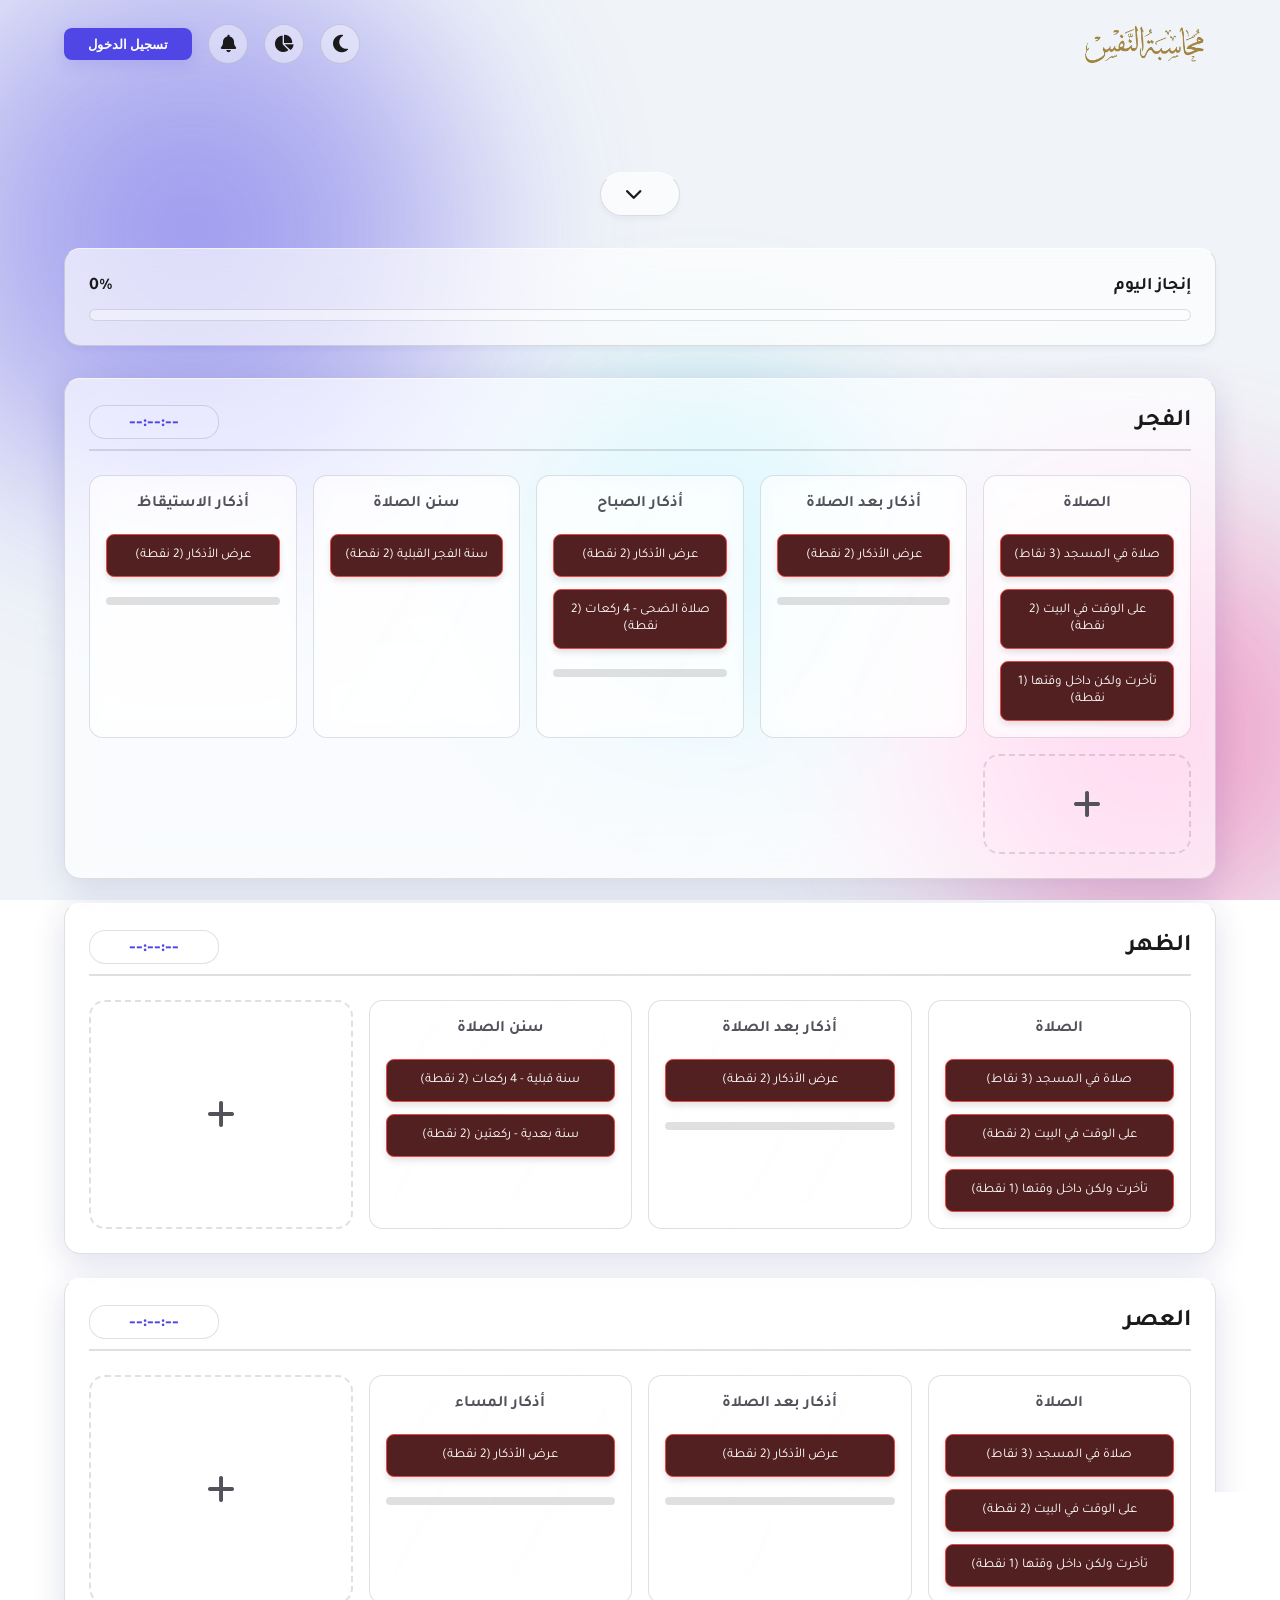
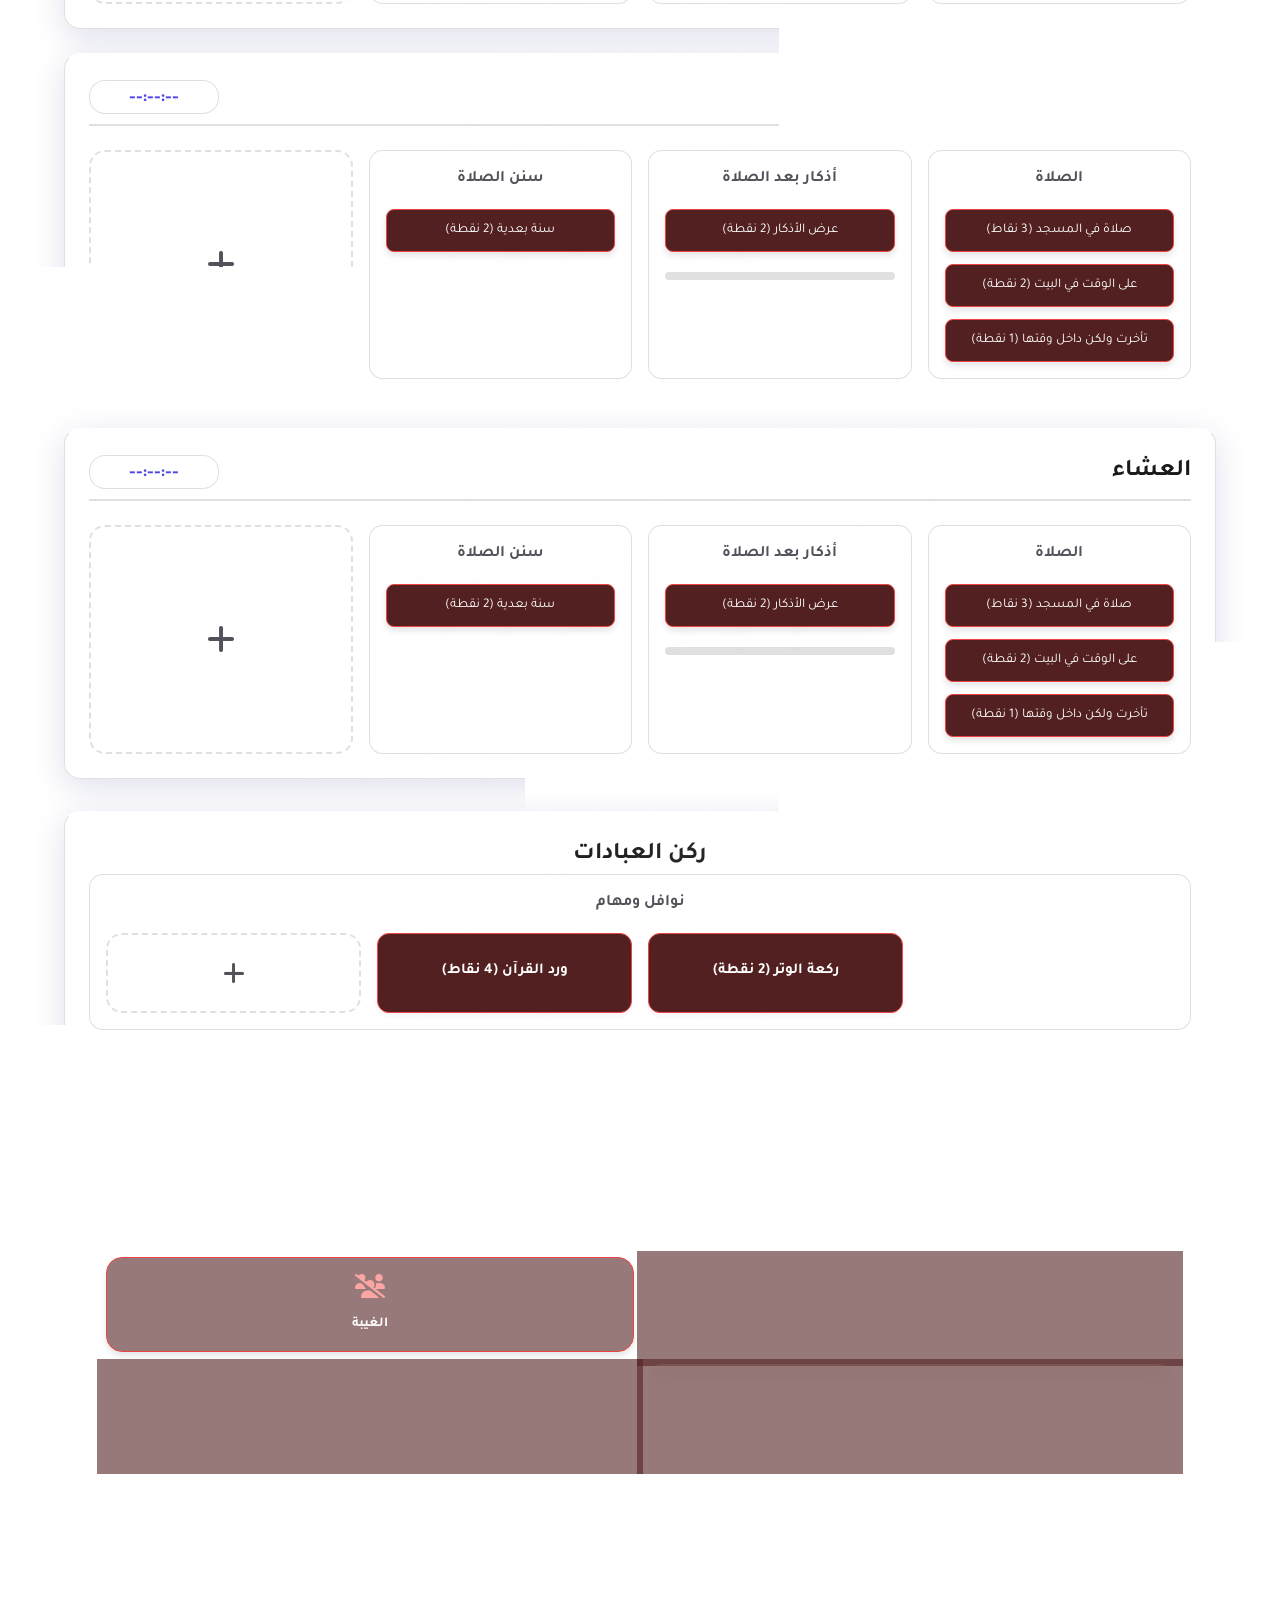
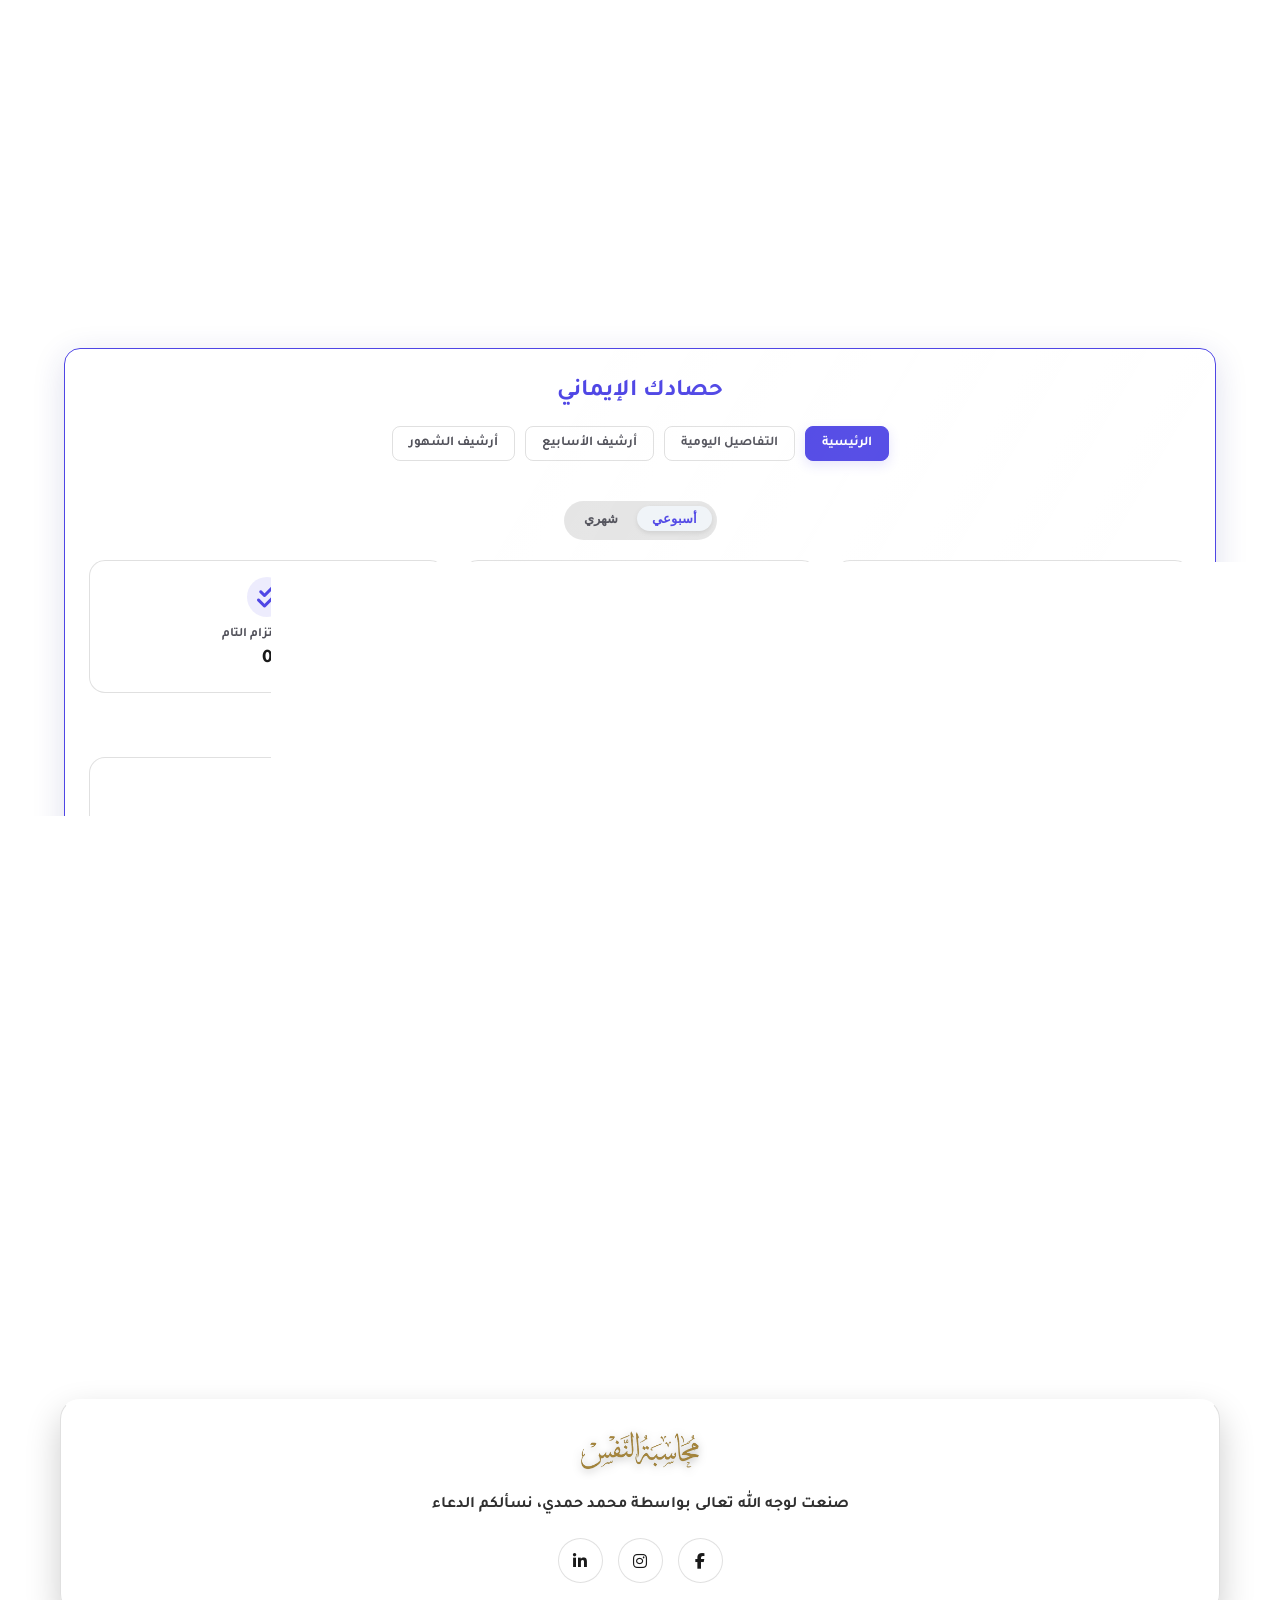
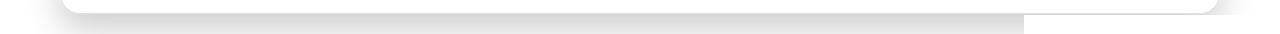
==== commit be1d4524: "Update fmt.Println message from 'Hello' to 'Goodbye'" ====
--- a/index.html
+++ b/index.html
@@ -970,6 +970,22 @@
   <script src="https://www.gstatic.com/firebasejs/10.7.1/firebase-app-compat.js" defer></script>
   <script src="https://www.gstatic.com/firebasejs/10.7.1/firebase-auth-compat.js" defer></script>
   <script src="https://www.gstatic.com/firebasejs/10.7.1/firebase-firestore-compat.js" defer></script>
+  <script>
+        // --- 1. إعدادات Firebase ---
+    const firebaseConfig = {
+        apiKey: "AIzaSyD8ltXQrl8XhRbjLlOfr5QiTGx_IQMan3U",
+        authDomain: "mohasba-app.firebaseapp.com",
+        projectId: "mohasba-app",
+        storageBucket: "mohasba-app.firebasestorage.app",
+        messagingSenderId: "24957282420",
+        appId: "1:24957282420:web:982d83e0e0b1f7d6da8921"
+    };
+
+    firebase.initializeApp(firebaseConfig);
+    const auth = firebase.auth();
+    const db = firebase.firestore();
+    const provider = new firebase.auth.GoogleAuthProvider();
+  </script>
   <script src="https://unpkg.com/aos@2.3.1/dist/aos.js" defer></script>
   <script src="script.js" defer></script>
   <link rel="stylesheet" href="https://cdn.jsdelivr.net/npm/driver.js@1.0.1/dist/driver.css"/>
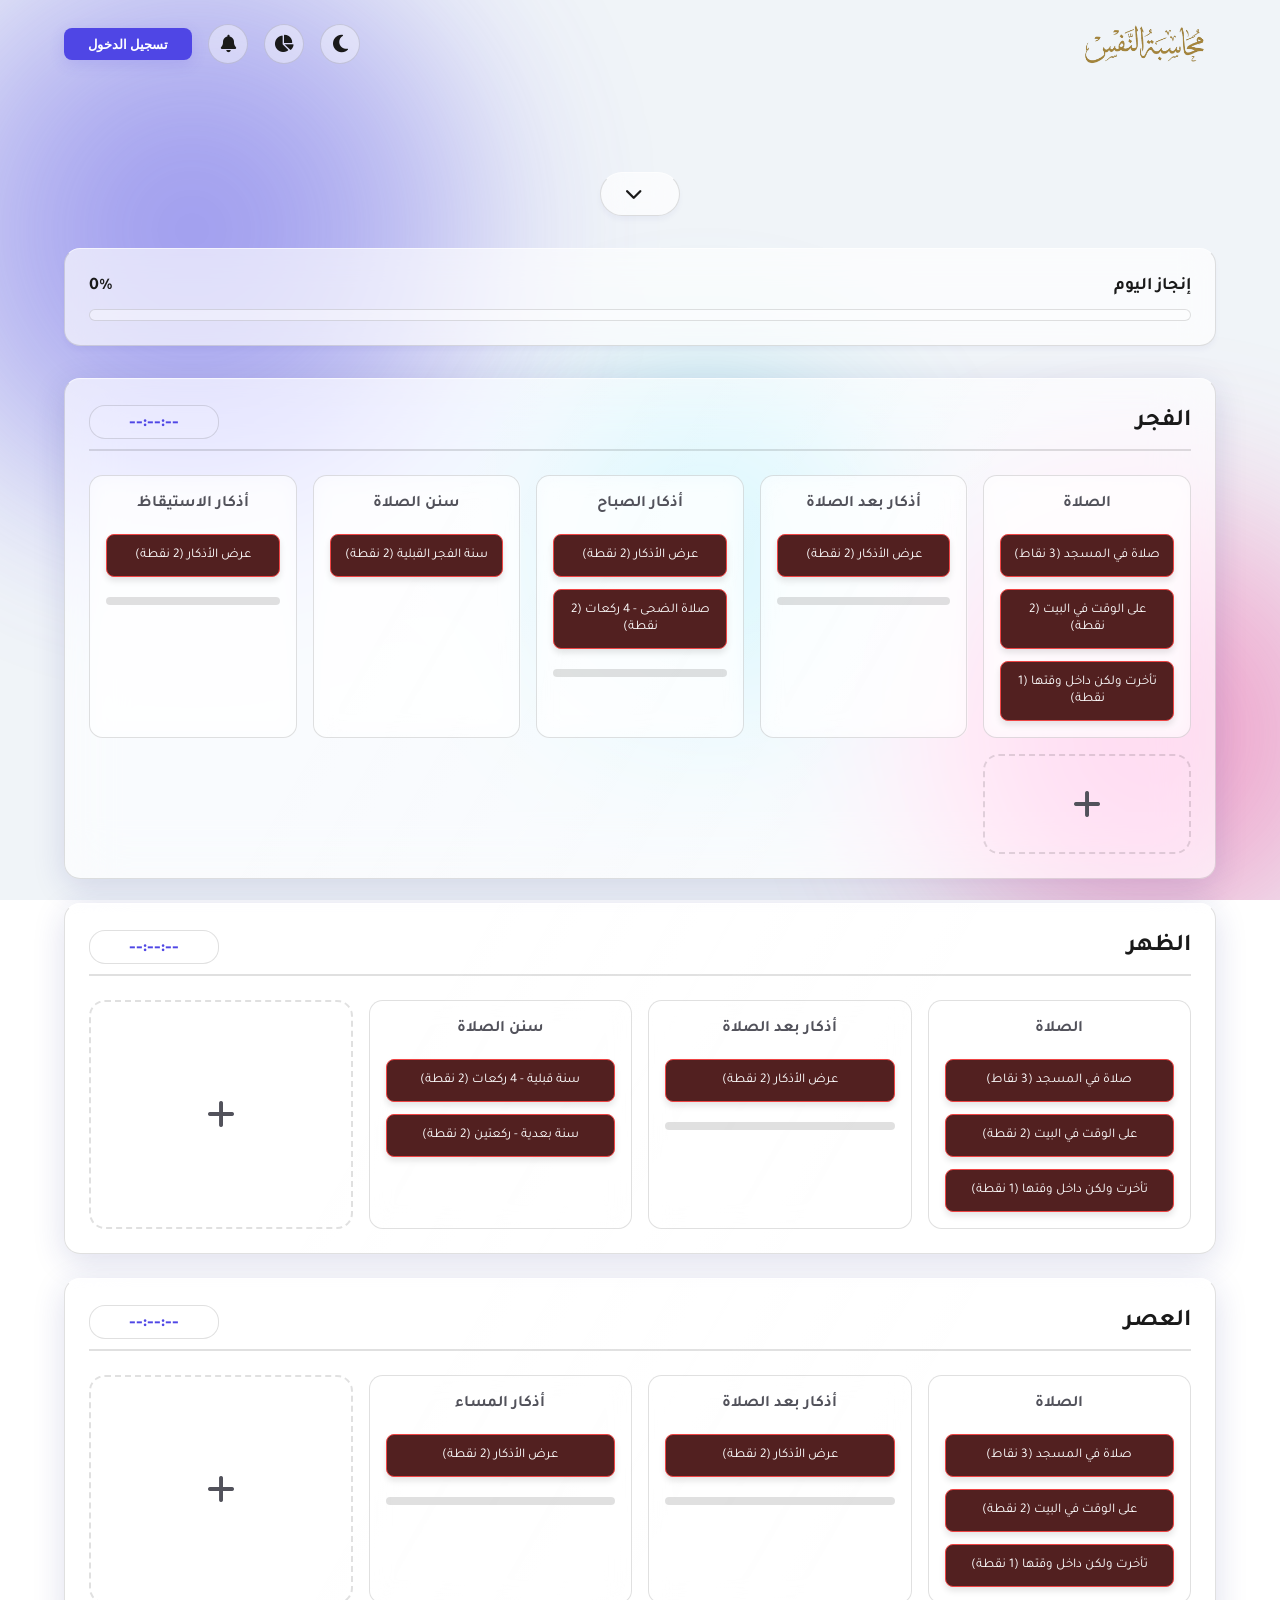
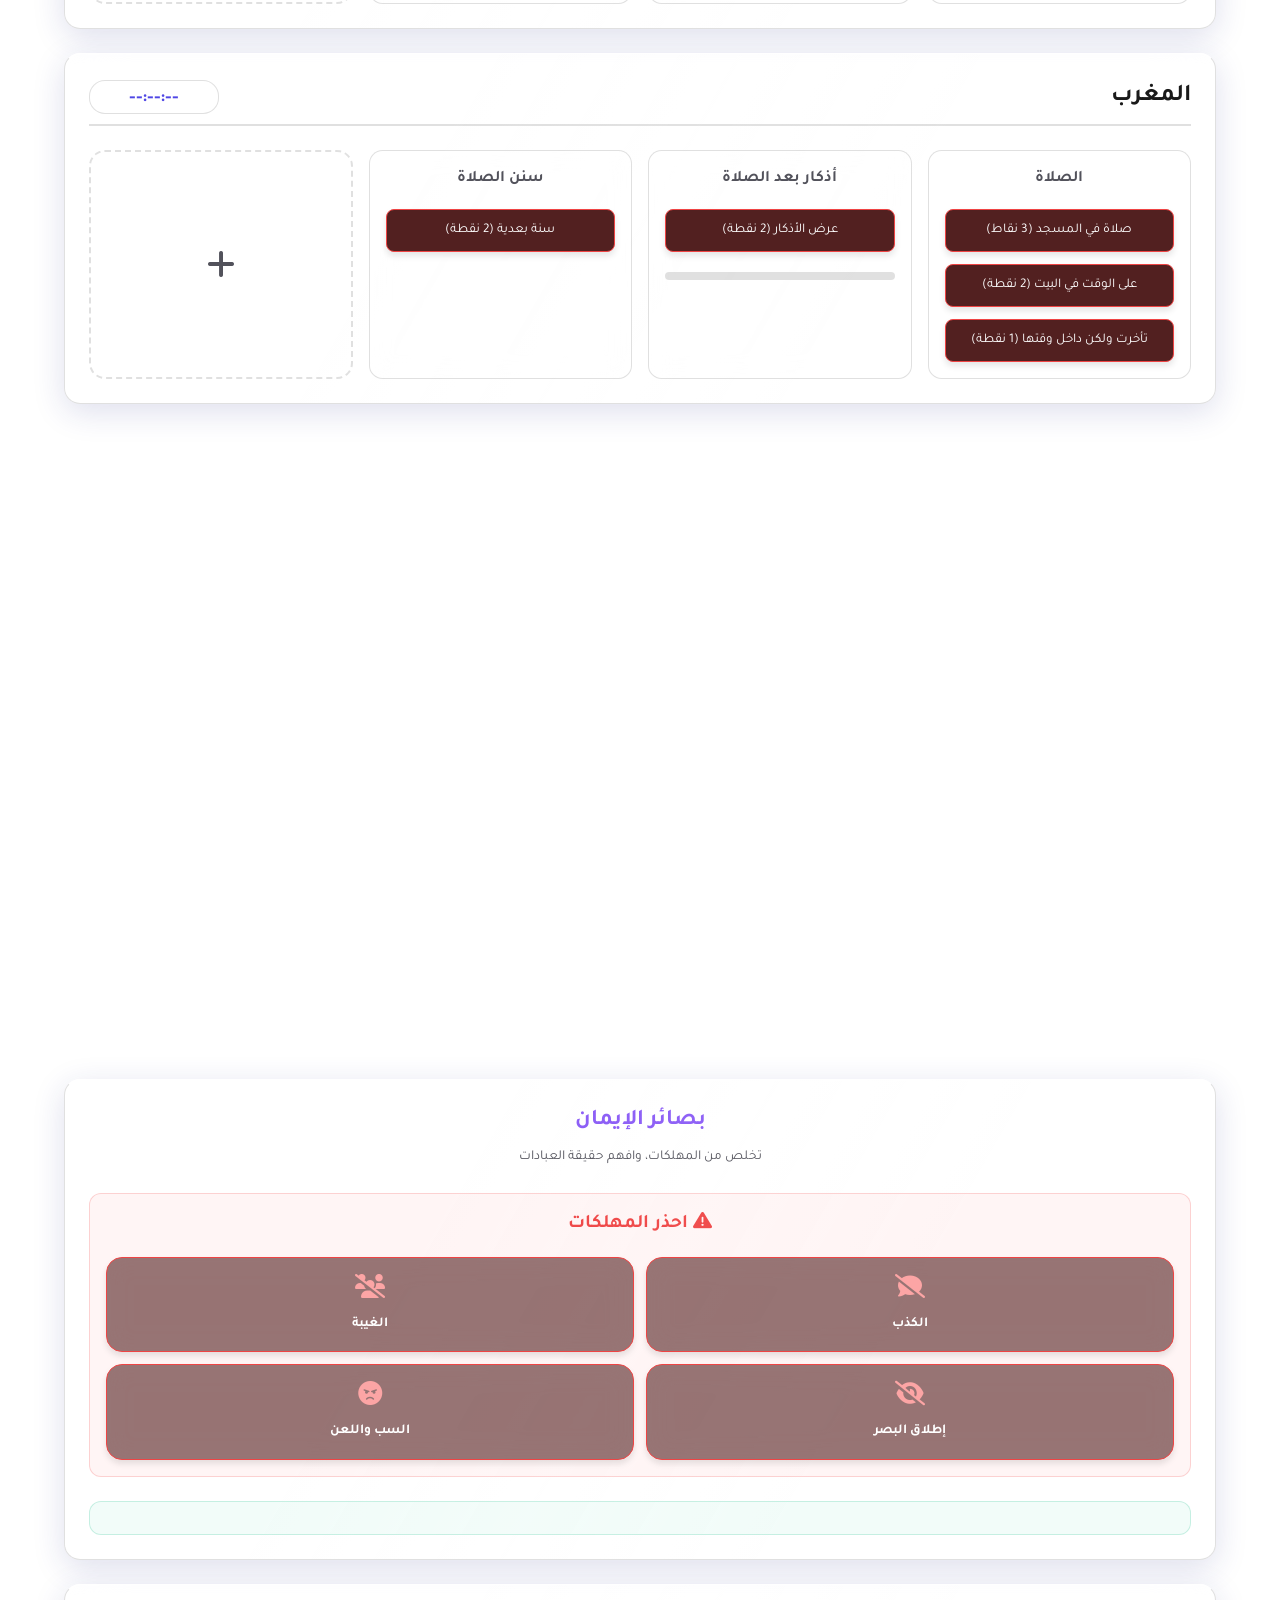
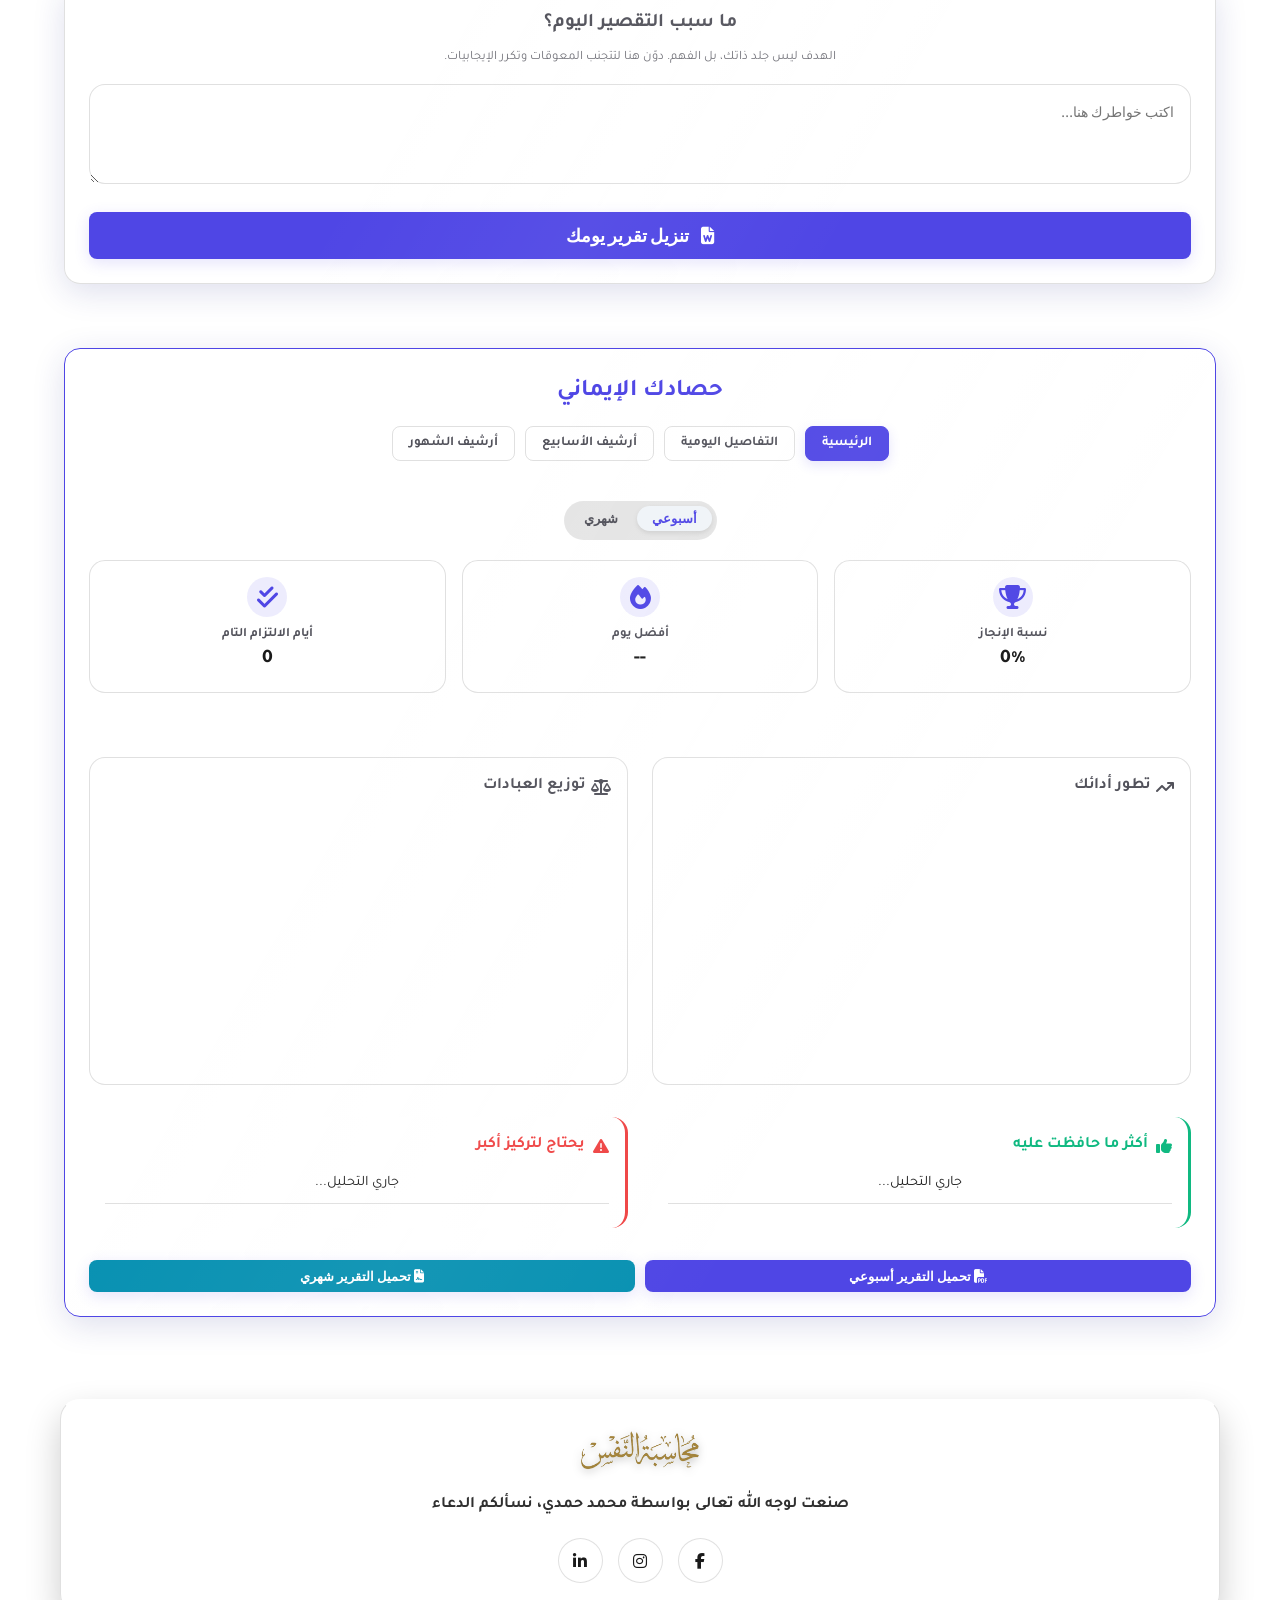
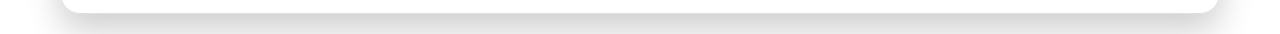
==== commit 3466b003: "Update index.html" ====
--- a/index.html
+++ b/index.html
@@ -970,22 +970,6 @@
   <script src="https://www.gstatic.com/firebasejs/10.7.1/firebase-app-compat.js" defer></script>
   <script src="https://www.gstatic.com/firebasejs/10.7.1/firebase-auth-compat.js" defer></script>
   <script src="https://www.gstatic.com/firebasejs/10.7.1/firebase-firestore-compat.js" defer></script>
-  <script>
-        // --- 1. إعدادات Firebase ---
-    const firebaseConfig = {
-        apiKey: "AIzaSyD8ltXQrl8XhRbjLlOfr5QiTGx_IQMan3U",
-        authDomain: "mohasba-app.firebaseapp.com",
-        projectId: "mohasba-app",
-        storageBucket: "mohasba-app.firebasestorage.app",
-        messagingSenderId: "24957282420",
-        appId: "1:24957282420:web:982d83e0e0b1f7d6da8921"
-    };
-
-    firebase.initializeApp(firebaseConfig);
-    const auth = firebase.auth();
-    const db = firebase.firestore();
-    const provider = new firebase.auth.GoogleAuthProvider();
-  </script>
   <script src="https://unpkg.com/aos@2.3.1/dist/aos.js" defer></script>
   <script src="script.js" defer></script>
   <link rel="stylesheet" href="https://cdn.jsdelivr.net/npm/driver.js@1.0.1/dist/driver.css"/>
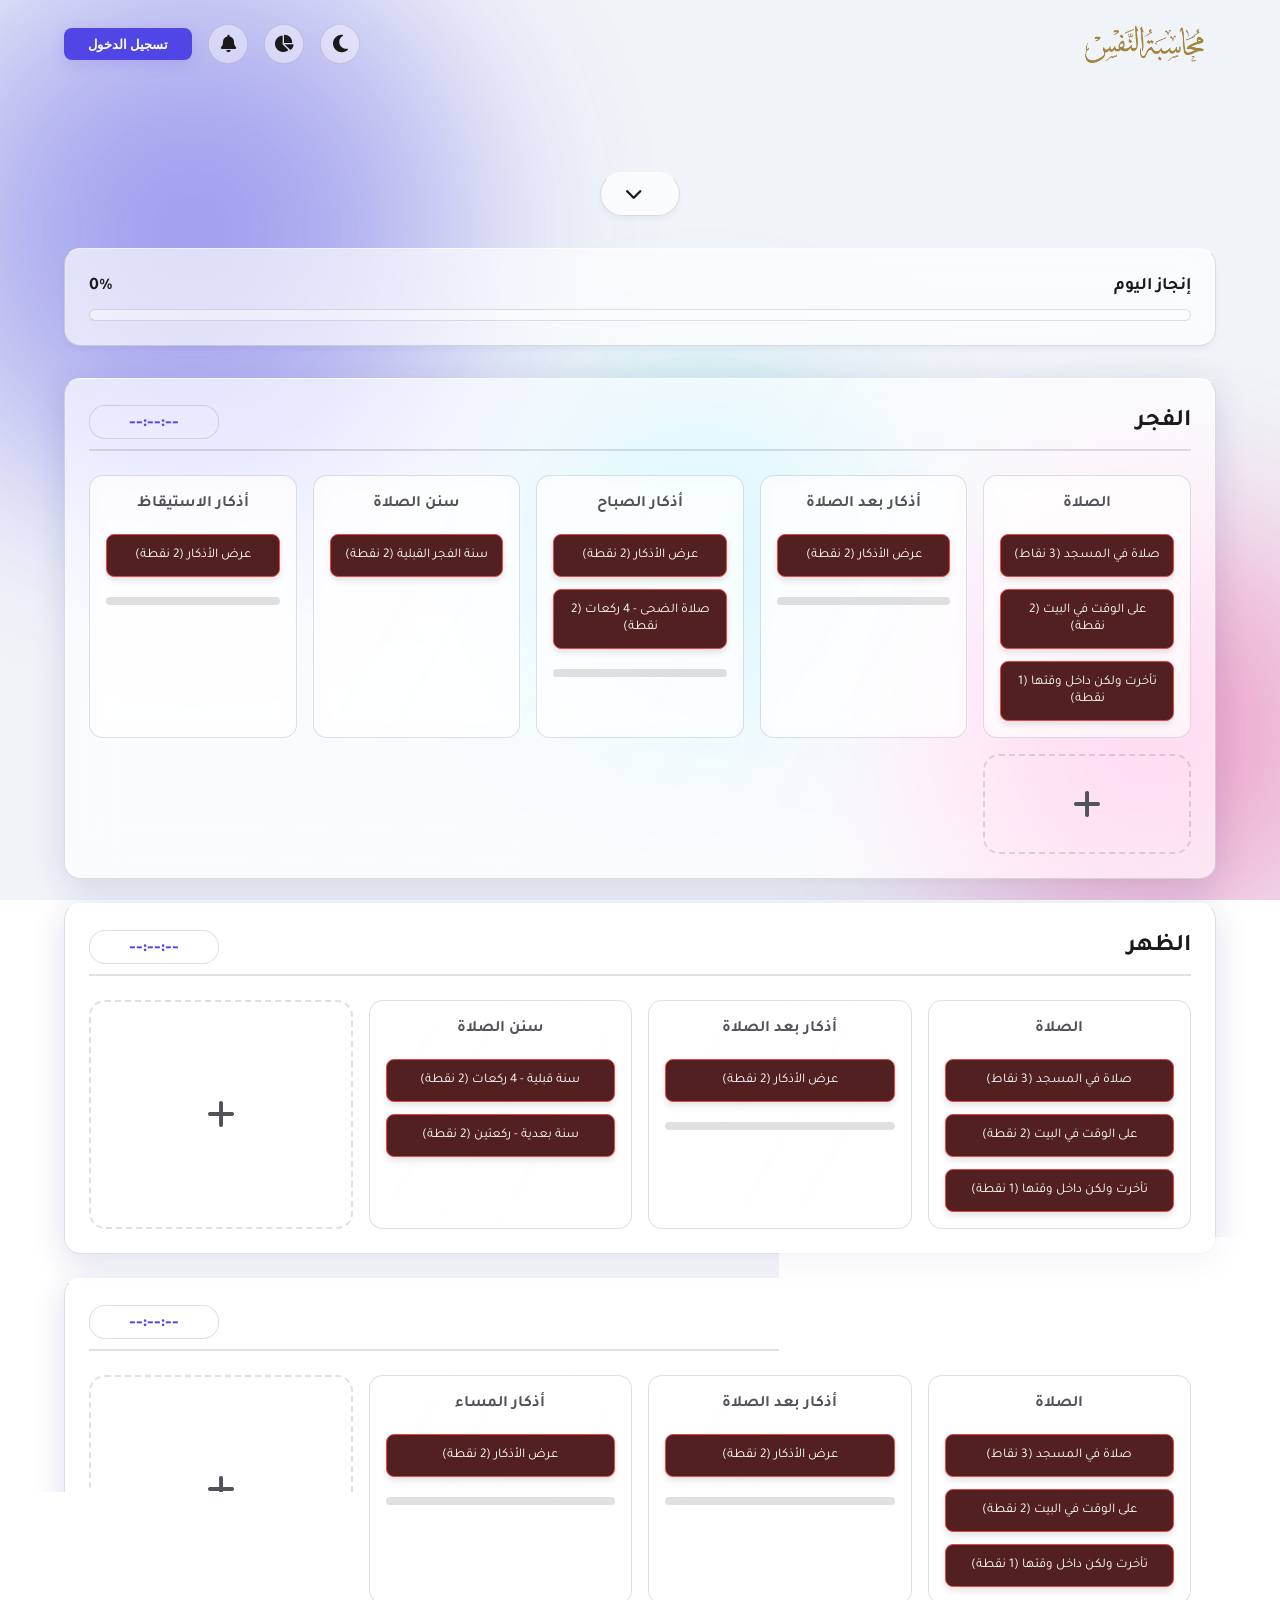
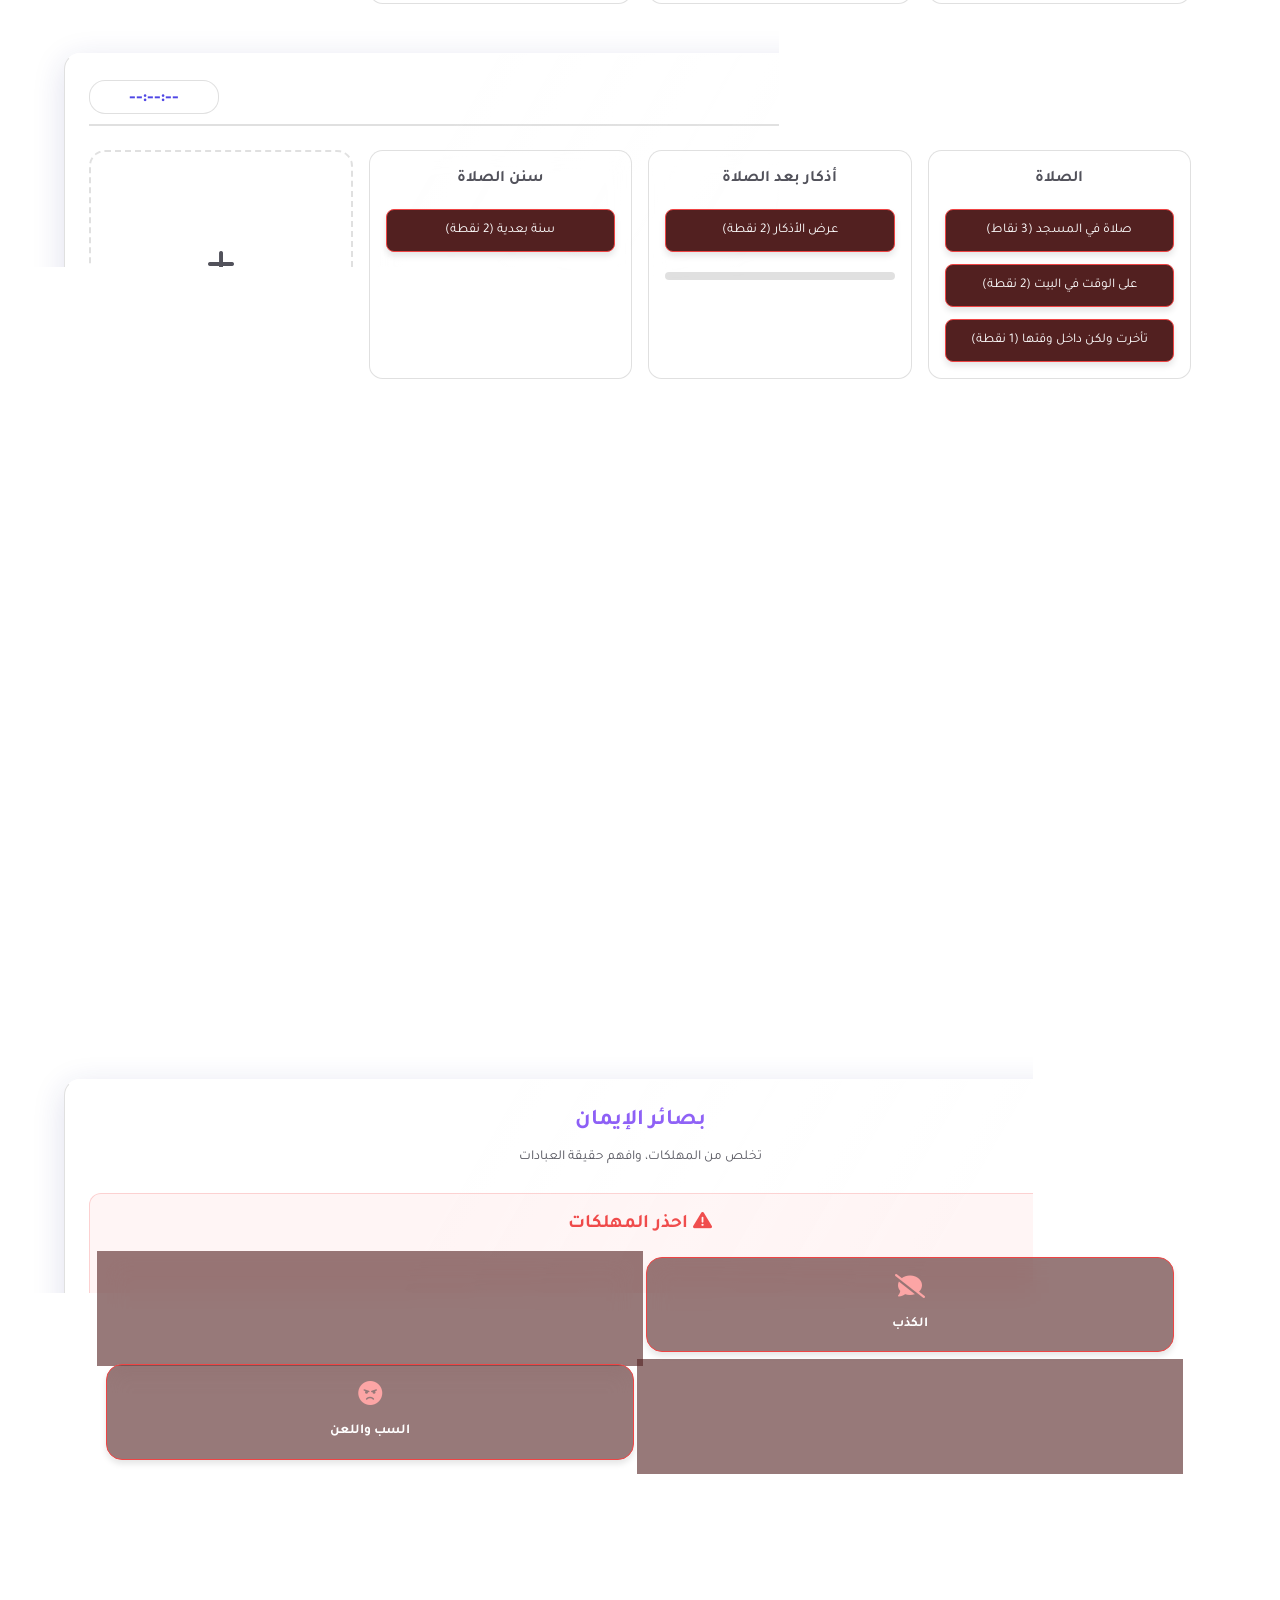
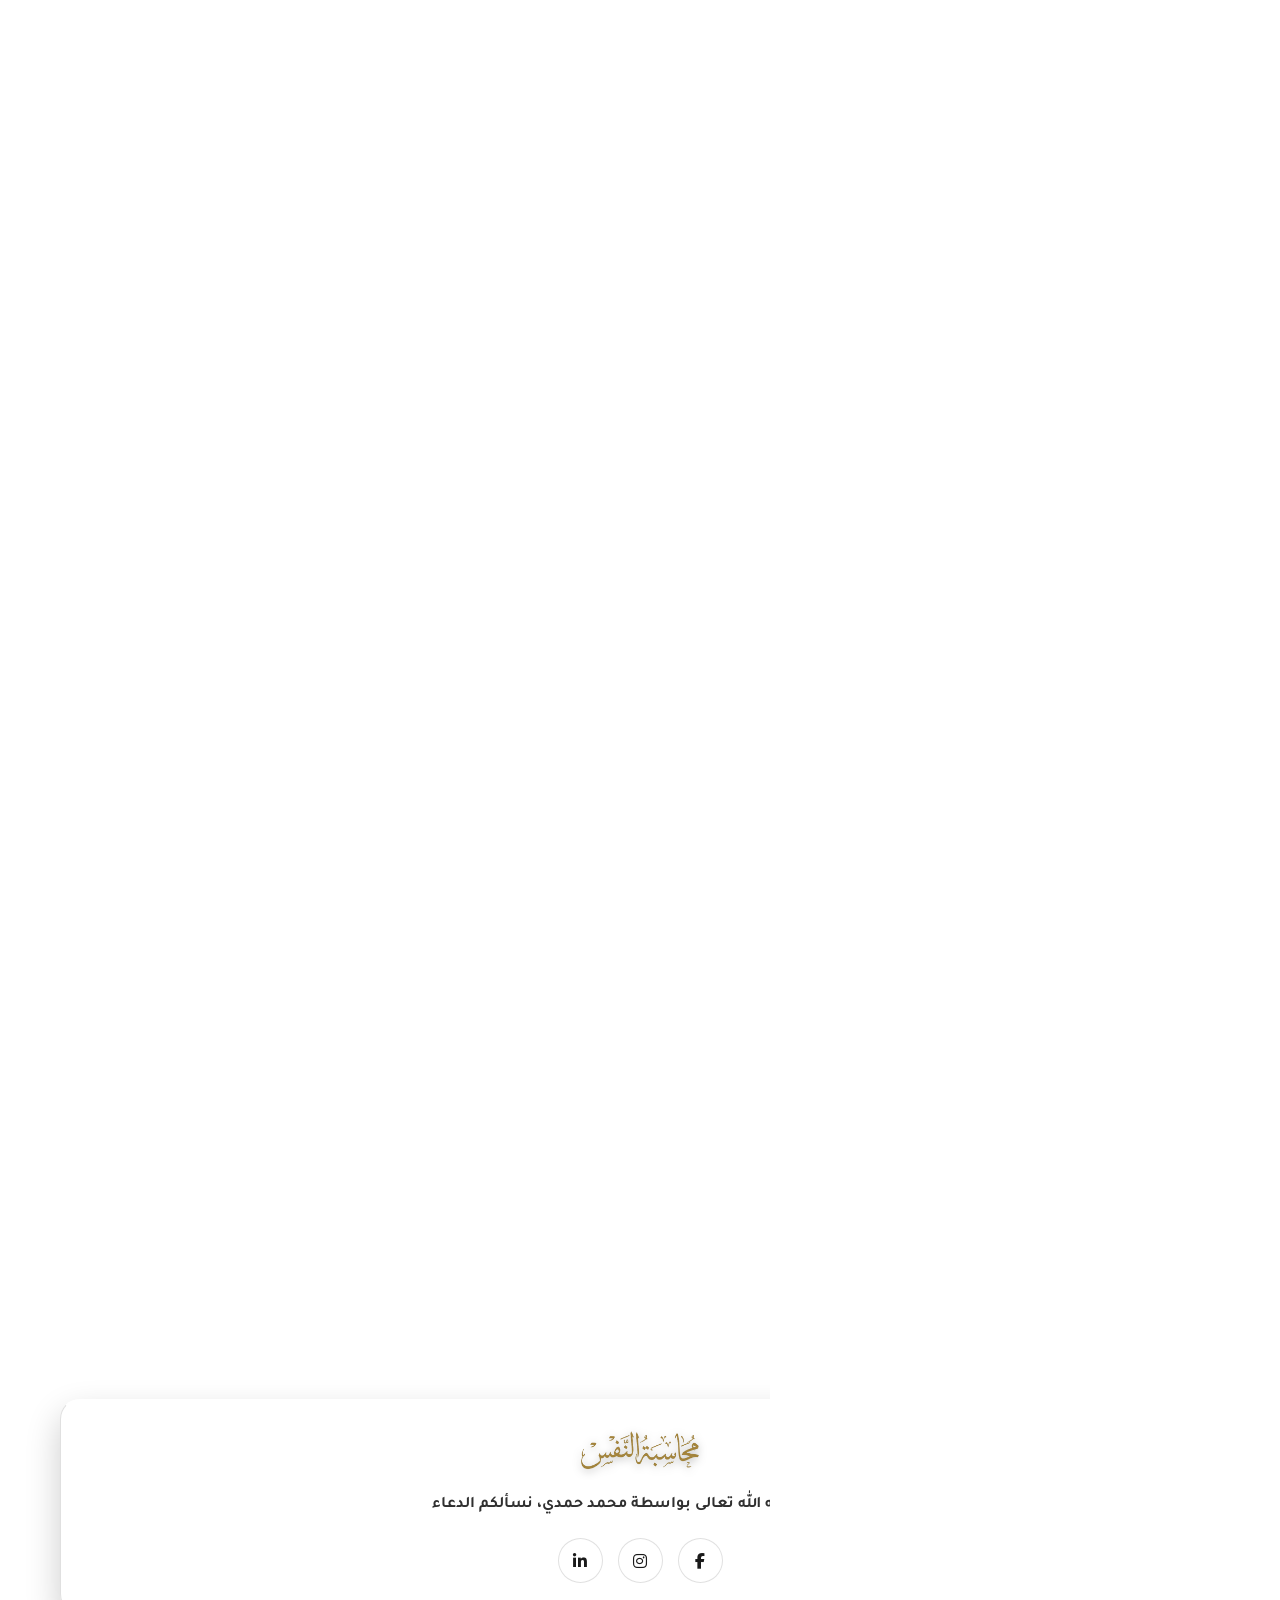
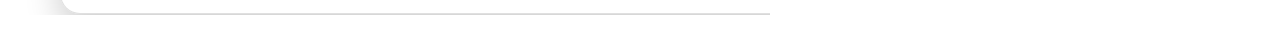
==== commit 22295773: "Update index.html" ====
--- a/index.html
+++ b/index.html
@@ -971,6 +971,22 @@
   <script src="https://www.gstatic.com/firebasejs/10.7.1/firebase-auth-compat.js" defer></script>
   <script src="https://www.gstatic.com/firebasejs/10.7.1/firebase-firestore-compat.js" defer></script>
   <script src="https://unpkg.com/aos@2.3.1/dist/aos.js" defer></script>
+  <script>
+      // --- 1. إعدادات Firebase ---
+    const firebaseConfig = {
+        apiKey: "AIzaSyD8ltXQrl8XhRbjLlOfr5QiTGx_IQMan3U",
+        authDomain: "mohasba-app.firebaseapp.com",
+        projectId: "mohasba-app",
+        storageBucket: "mohasba-app.firebasestorage.app",
+        messagingSenderId: "24957282420",
+        appId: "1:24957282420:web:982d83e0e0b1f7d6da8921"
+    };
+
+    firebase.initializeApp(firebaseConfig);
+    const auth = firebase.auth();
+    const db = firebase.firestore();
+    const provider = new firebase.auth.GoogleAuthProvider();
+  </script>
   <script src="script.js" defer></script>
   <link rel="stylesheet" href="https://cdn.jsdelivr.net/npm/driver.js@1.0.1/dist/driver.css"/>
 <script src="https://cdn.jsdelivr.net/npm/driver.js@1.0.1/dist/driver.js.iife.js"></script>
--- a/style.css
+++ b/style.css
@@ -1495,6 +1495,27 @@
     font-weight: 700;
     color: #fff;
     margin: 0;
+}
+
+/* --- Niyyat (جدد نواياك) Section Styles --- */
+
+.niyya-box {
+    background-color: rgba(16, 185, 129, 0.08) !important;
+    border: 1px solid #10b981 !important;
+}
+
+.niyya-box:hover {
+    background-color: rgba(5, 150, 105, 0.25) !important;
+    box-shadow: 0 0 20px rgba(16, 185, 129, 0.4) !important;
+    border-color: #6ee7b7 !important;
+}
+
+.niyya-icon {
+    color: #6ee7b7 !important;
+}
+
+.niyya-box:hover .niyya-icon {
+    color: #fff !important;
 }
 
 /* --- Warning Modal Content --- */
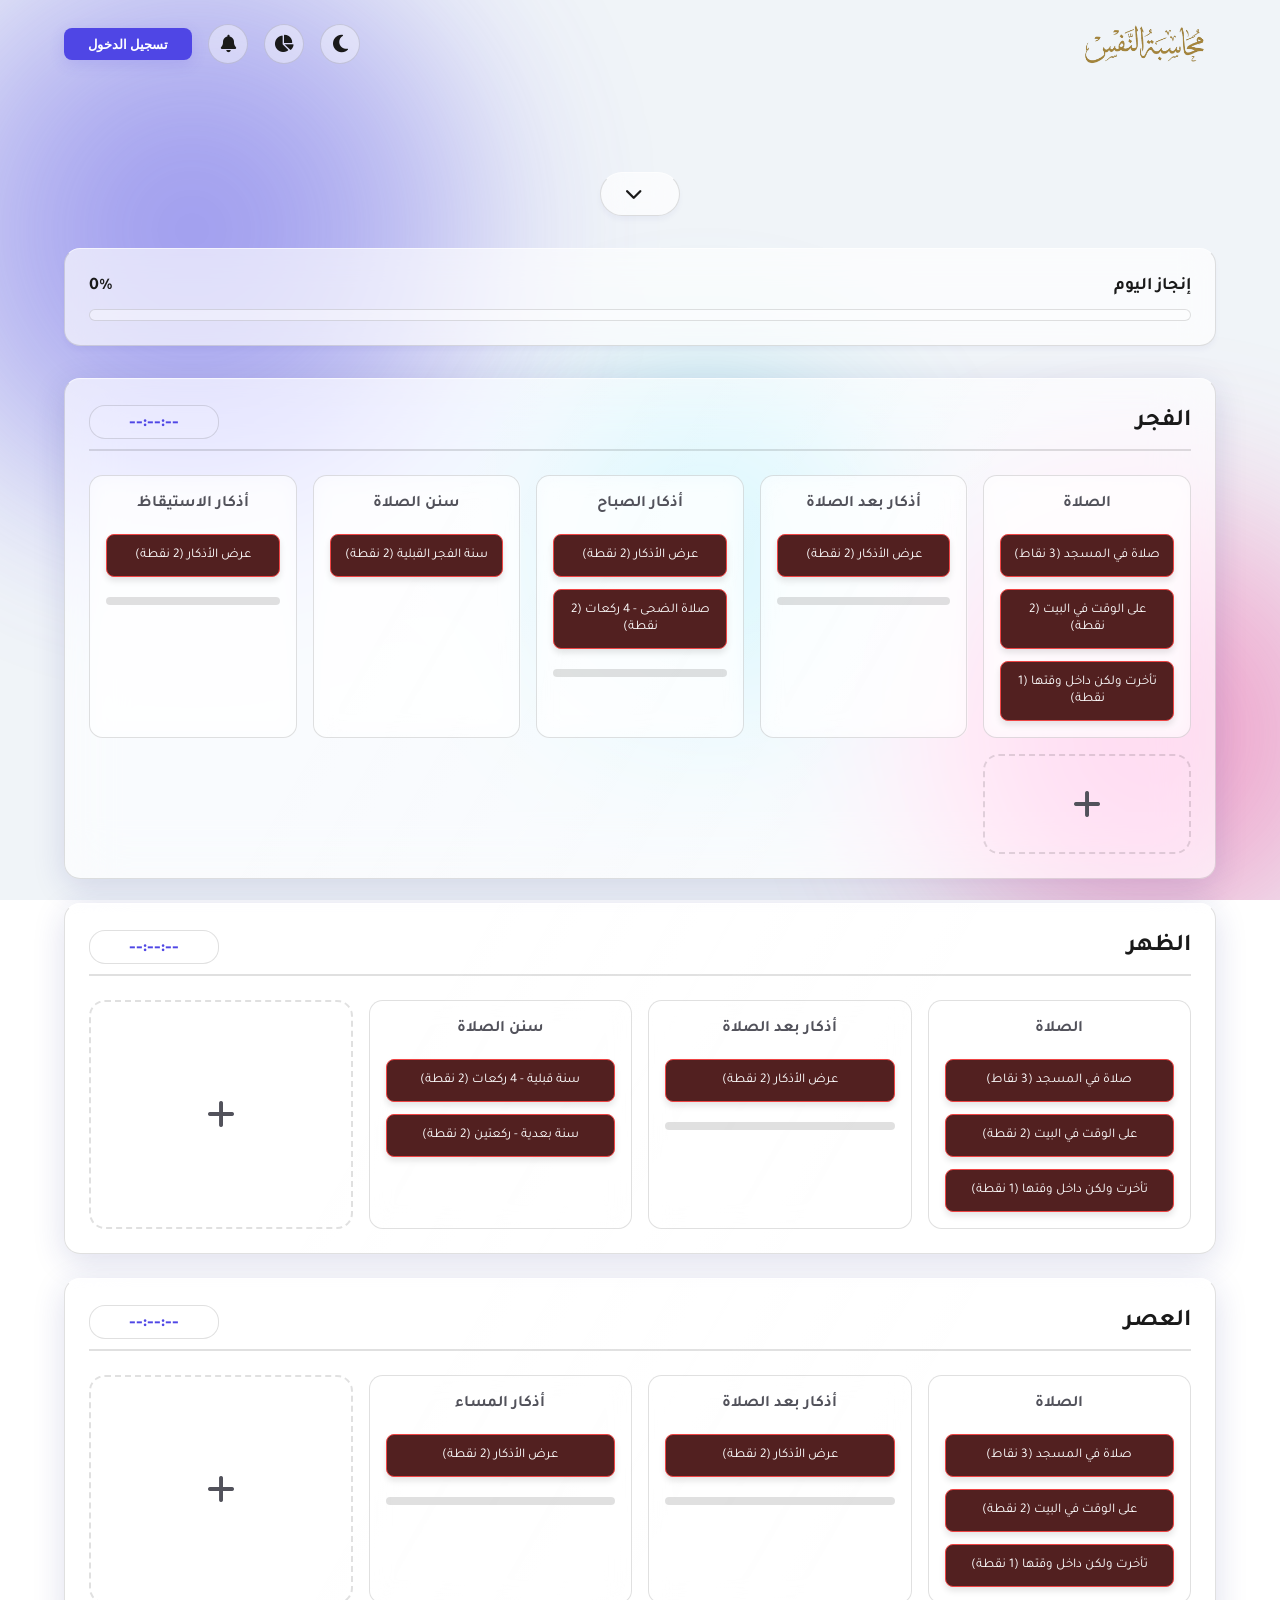
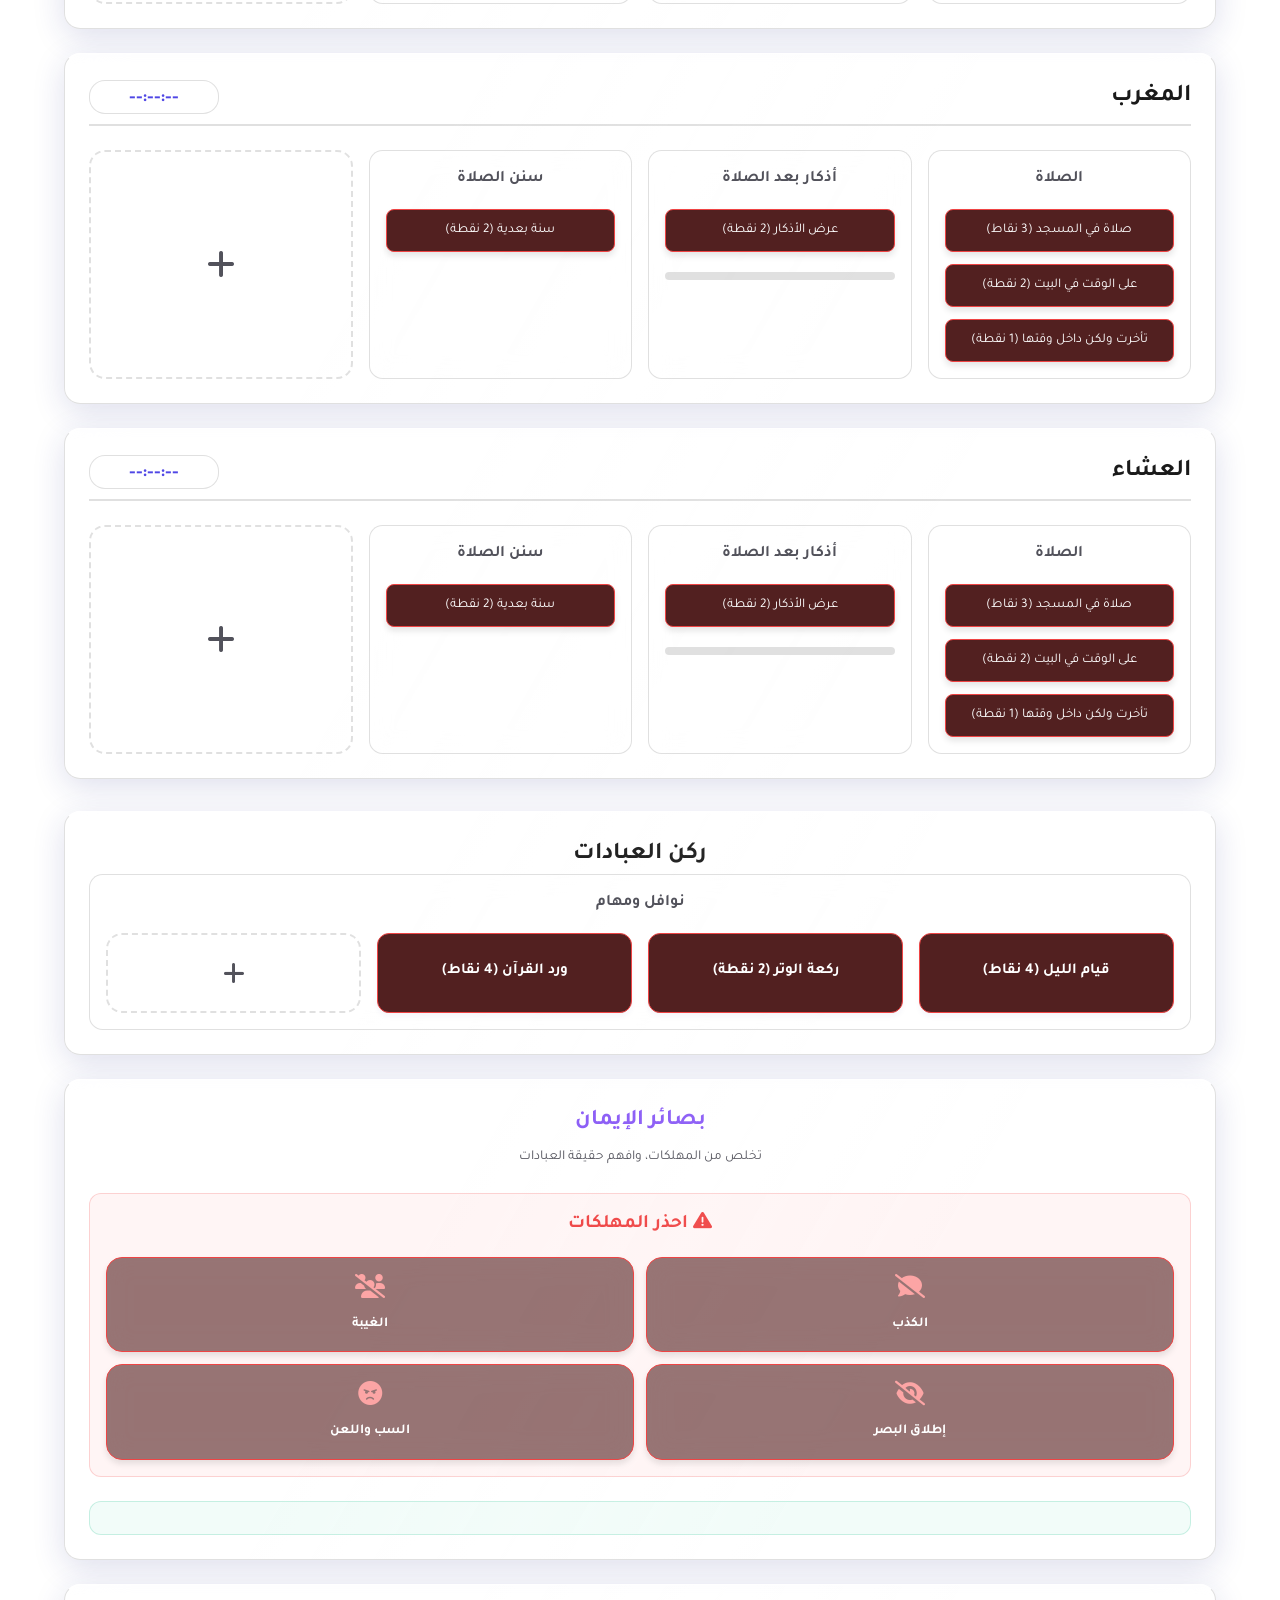
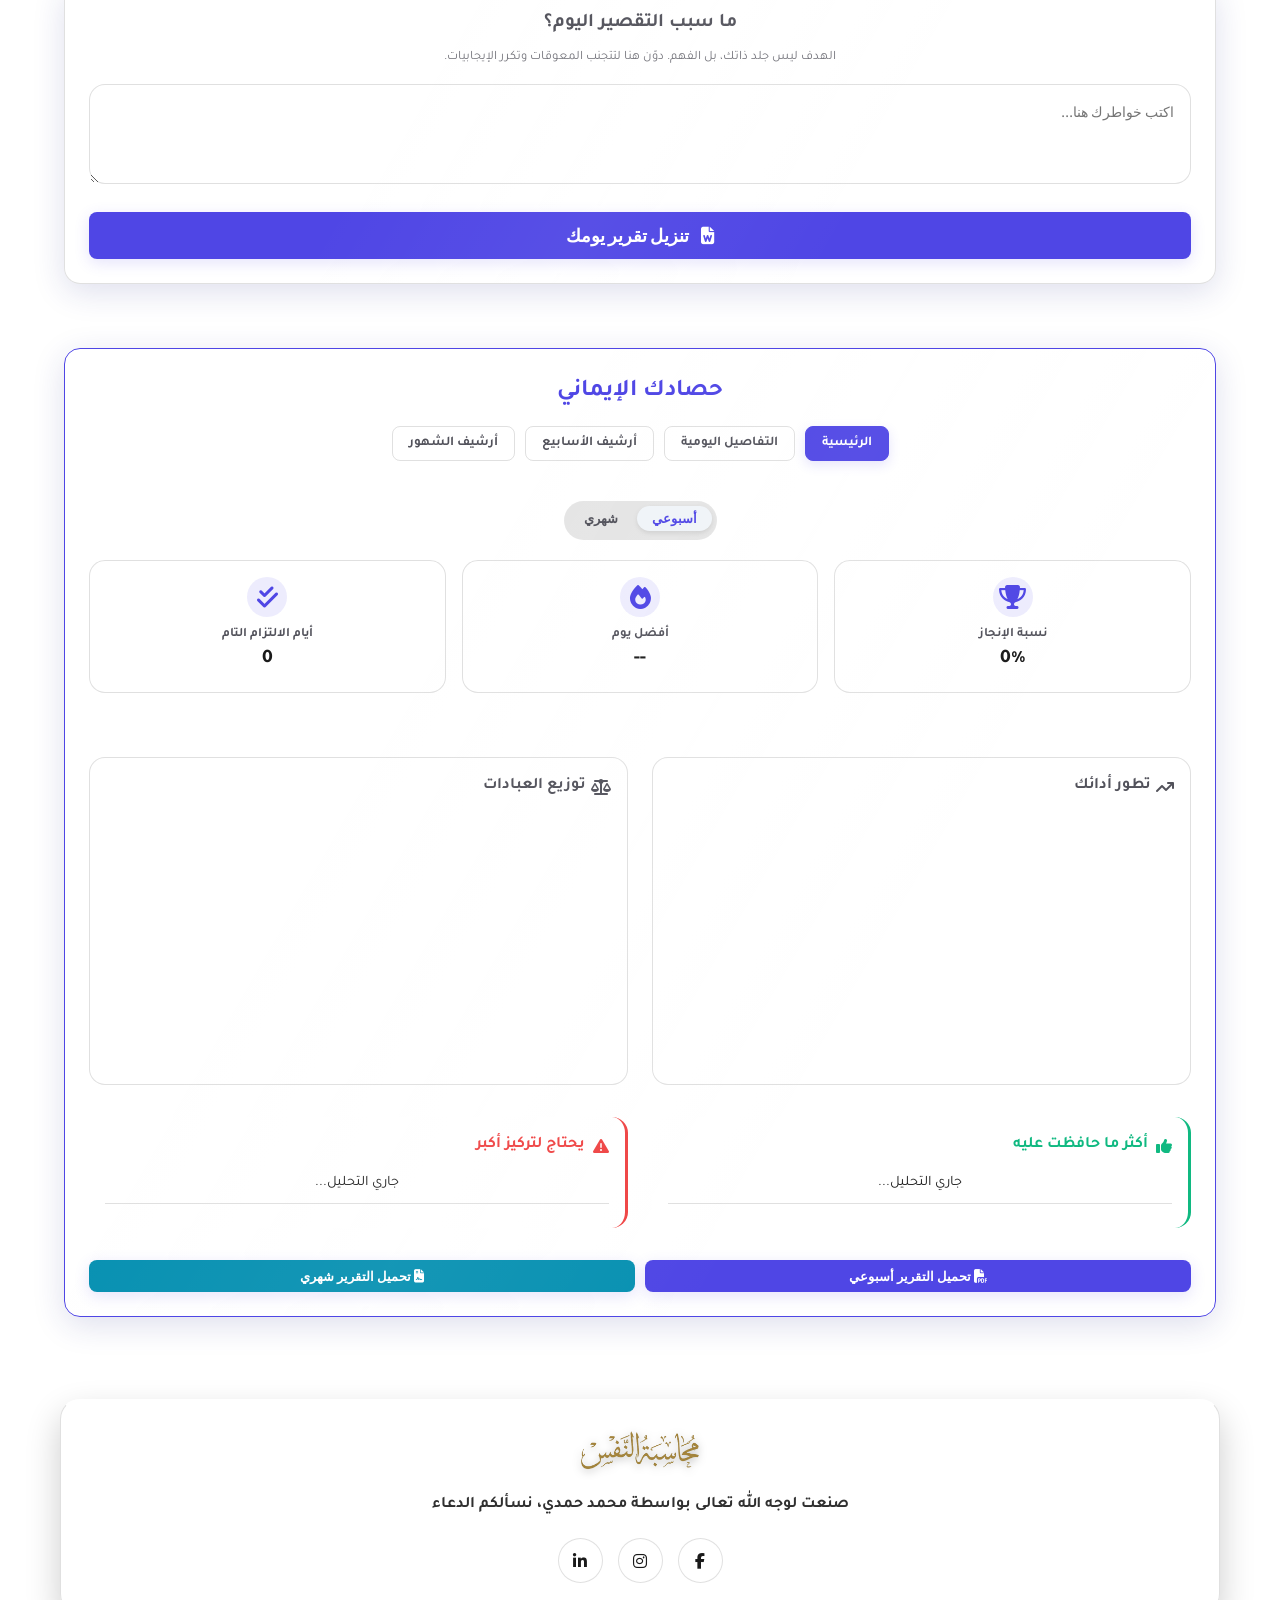
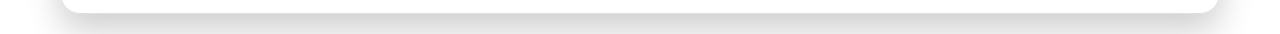
==== commit ed79d24a: "Update index.html" ====
--- a/index.html
+++ b/index.html
@@ -967,12 +967,11 @@
 </div>
 
 
-  <script src="https://www.gstatic.com/firebasejs/10.7.1/firebase-app-compat.js" defer></script>
-  <script src="https://www.gstatic.com/firebasejs/10.7.1/firebase-auth-compat.js" defer></script>
-  <script src="https://www.gstatic.com/firebasejs/10.7.1/firebase-firestore-compat.js" defer></script>
-  <script src="https://unpkg.com/aos@2.3.1/dist/aos.js" defer></script>
+  <script src="https://www.gstatic.com/firebasejs/10.7.1/firebase-app-compat.js"></script>
+  <script src="https://www.gstatic.com/firebasejs/10.7.1/firebase-auth-compat.js"></script>
+  <script src="https://www.gstatic.com/firebasejs/10.7.1/firebase-firestore-compat.js"></script>
   <script>
-      // --- 1. إعدادات Firebase ---
+        // --- 1. إعدادات Firebase ---
     const firebaseConfig = {
         apiKey: "AIzaSyD8ltXQrl8XhRbjLlOfr5QiTGx_IQMan3U",
         authDomain: "mohasba-app.firebaseapp.com",
@@ -987,6 +986,7 @@
     const db = firebase.firestore();
     const provider = new firebase.auth.GoogleAuthProvider();
   </script>
+  <script src="https://unpkg.com/aos@2.3.1/dist/aos.js" defer></script>
   <script src="script.js" defer></script>
   <link rel="stylesheet" href="https://cdn.jsdelivr.net/npm/driver.js@1.0.1/dist/driver.css"/>
 <script src="https://cdn.jsdelivr.net/npm/driver.js@1.0.1/dist/driver.js.iife.js"></script>
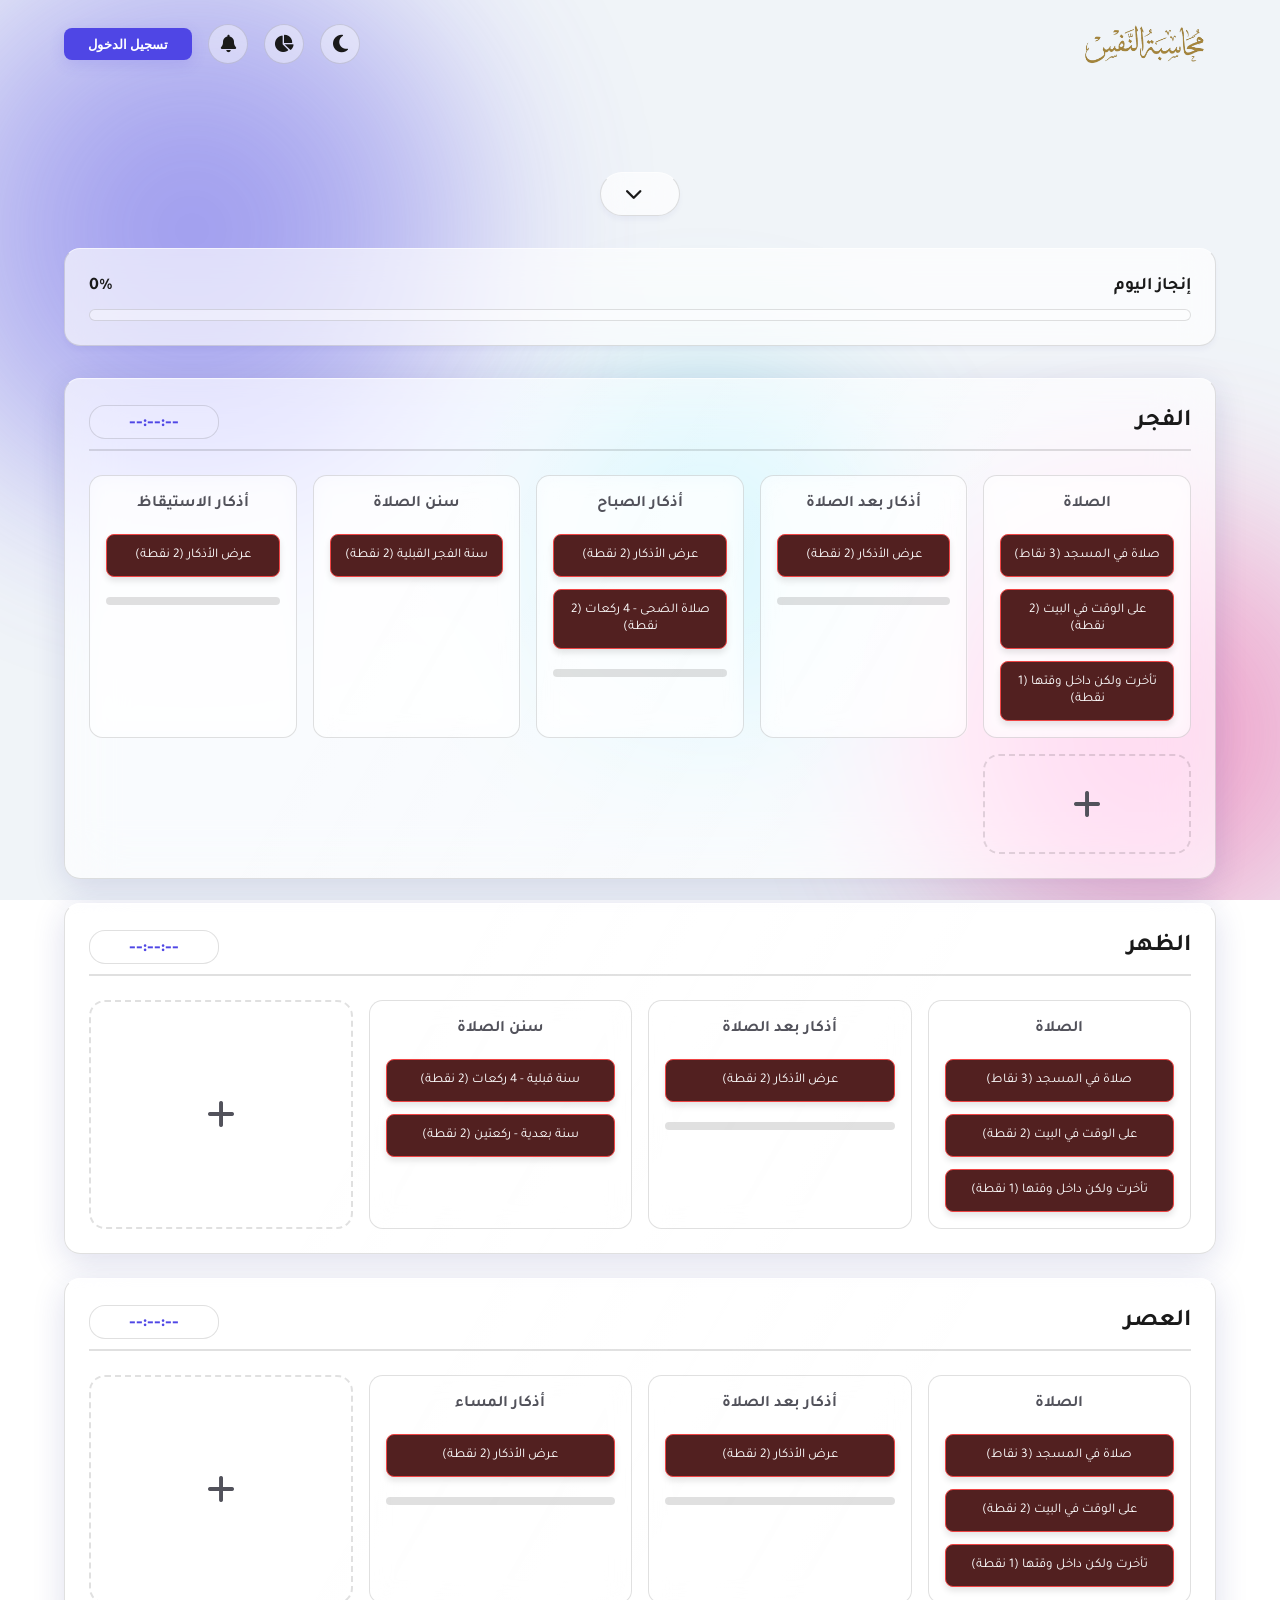
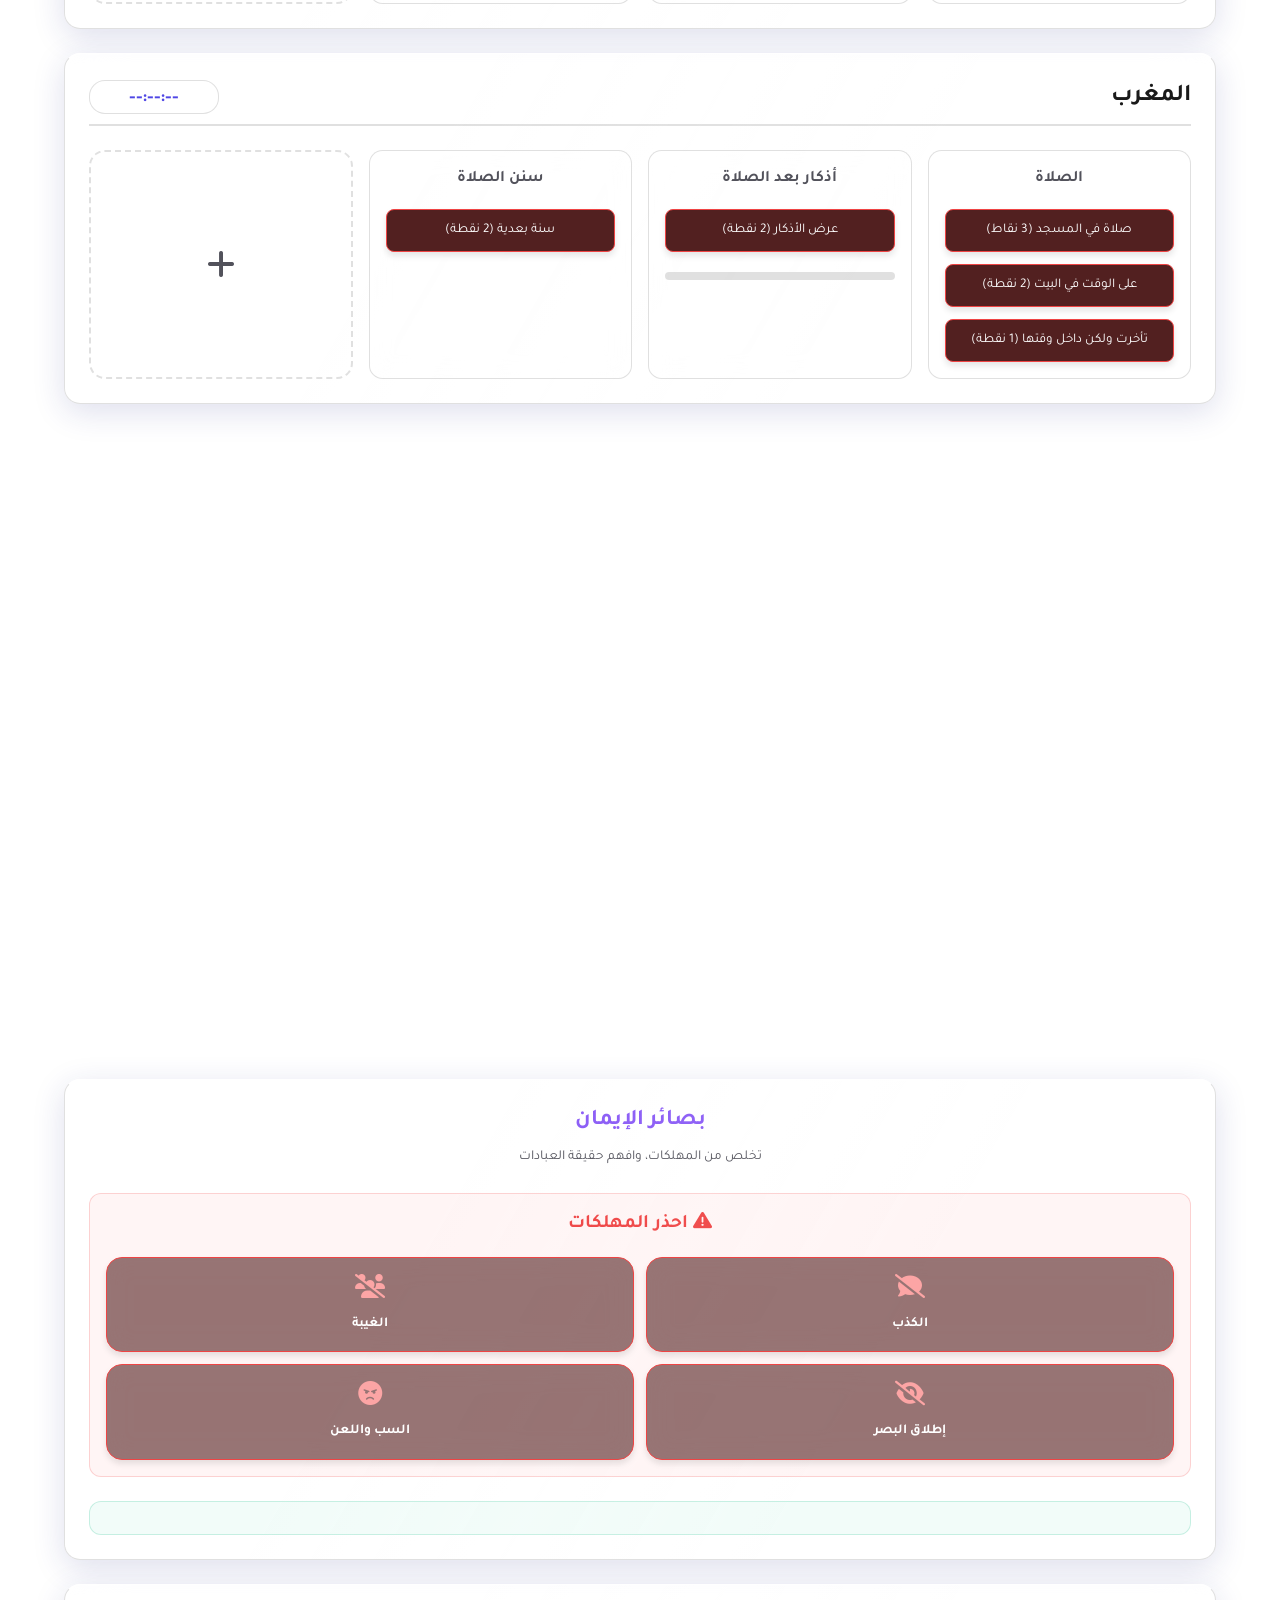
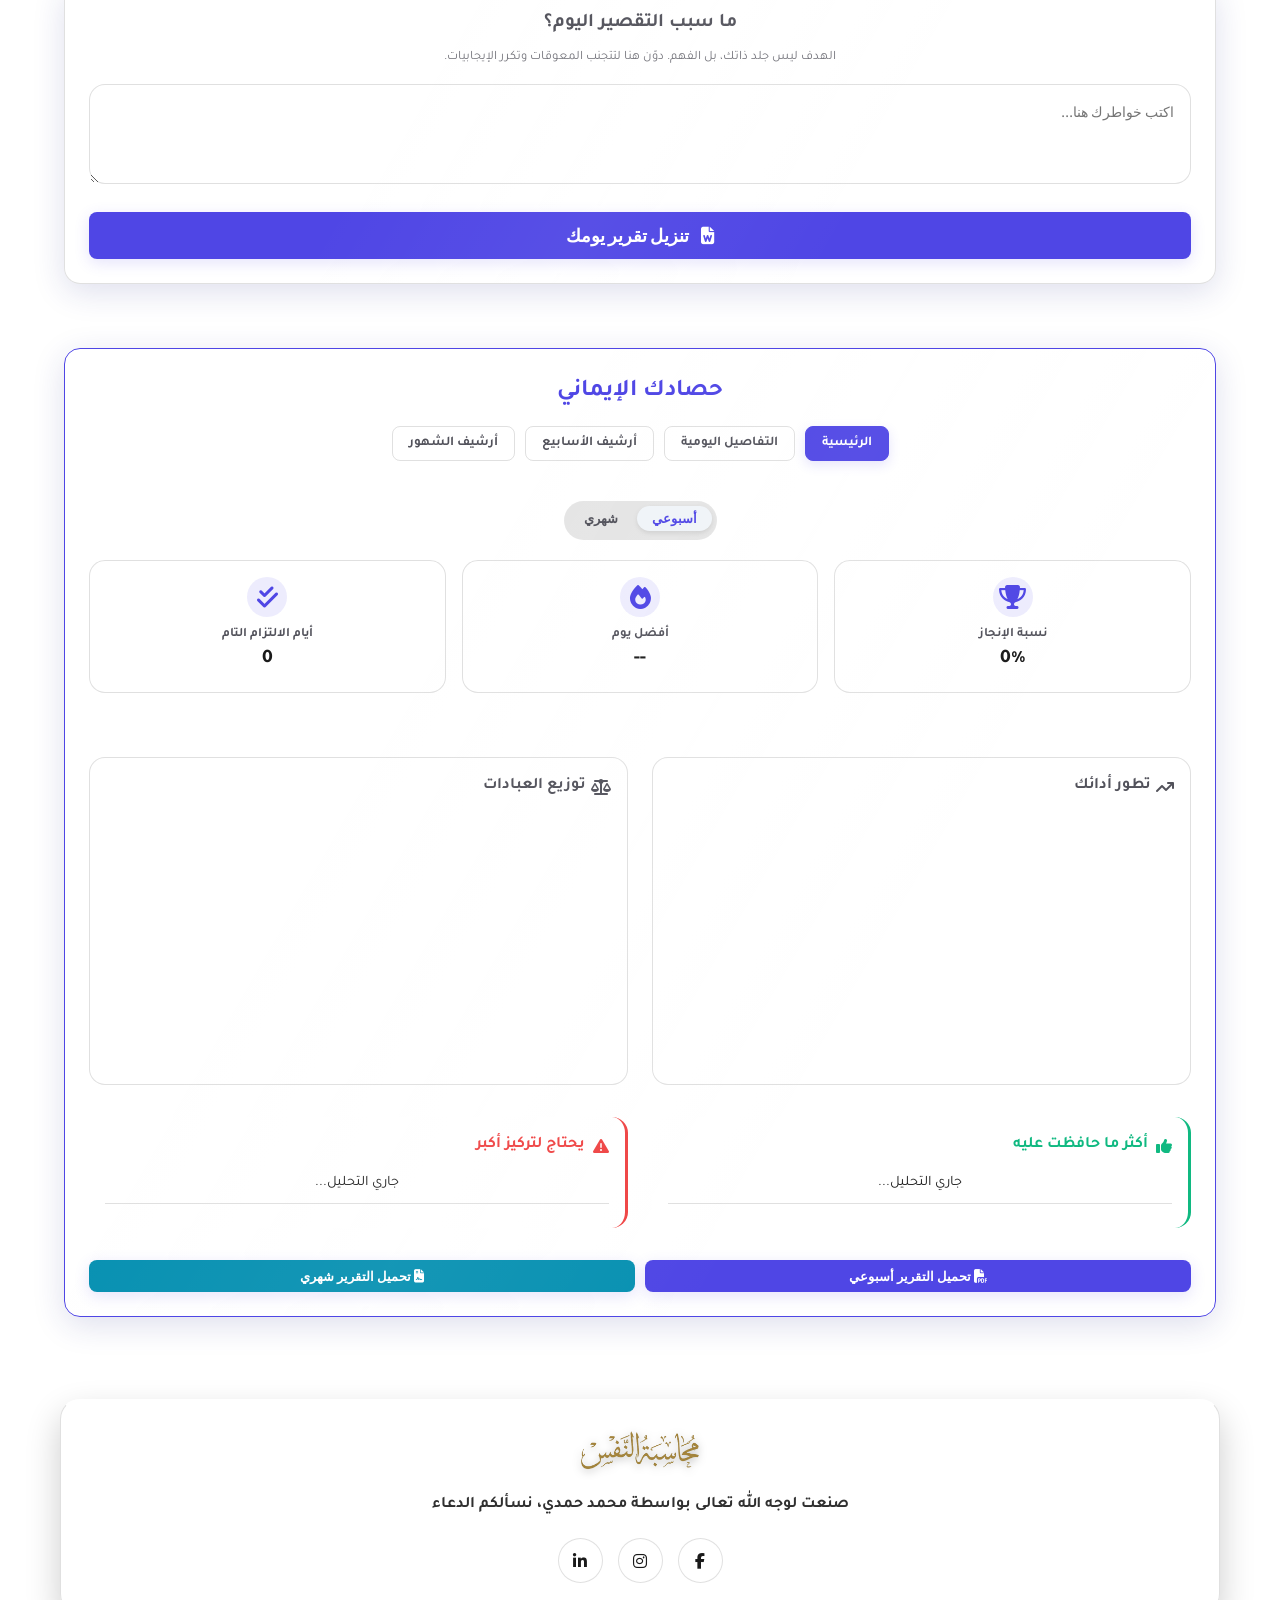
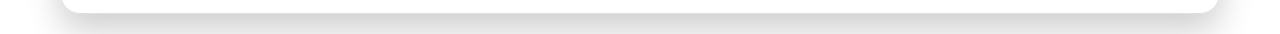
==== commit 581628cd: "Update print statement from 'Hello' to 'Goodbye'" ====
--- a/index.html
+++ b/index.html
@@ -986,6 +986,10 @@
     const db = firebase.firestore();
     const provider = new firebase.auth.GoogleAuthProvider();
   </script>
+  <!-- Capacitor: هذين السكريبتين بيبقوا موجودين تلقائيًا بعد ما تعمل npx cap sync -
+       لو الموقع اتفتح في متصفح عادي (مش جوه التطبيق) هيفشلوا في التحميل بهدوء ومش هيأثروا على حاجة -->
+  <script src="capacitor.js" defer></script>
+  <script src="native-notifications.js" defer></script>
   <script src="https://unpkg.com/aos@2.3.1/dist/aos.js" defer></script>
   <script src="script.js" defer></script>
   <link rel="stylesheet" href="https://cdn.jsdelivr.net/npm/driver.js@1.0.1/dist/driver.css"/>
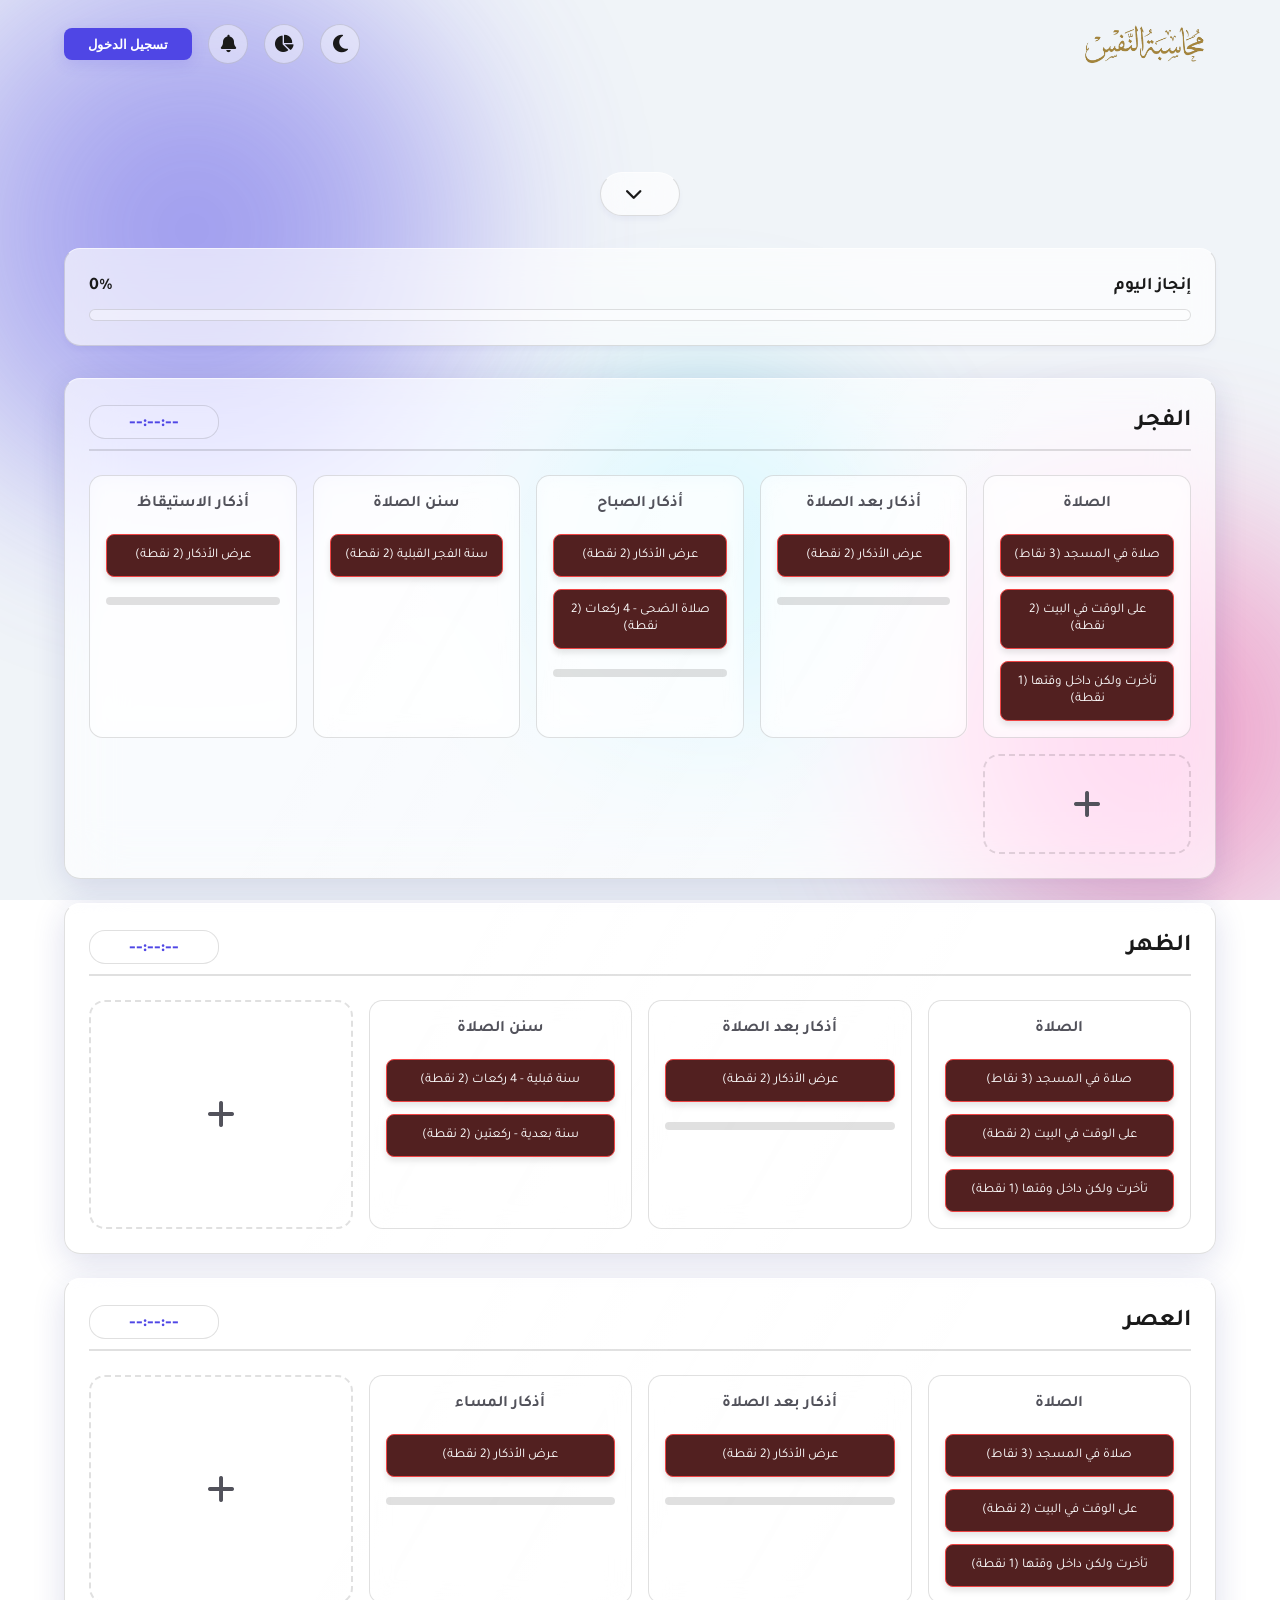
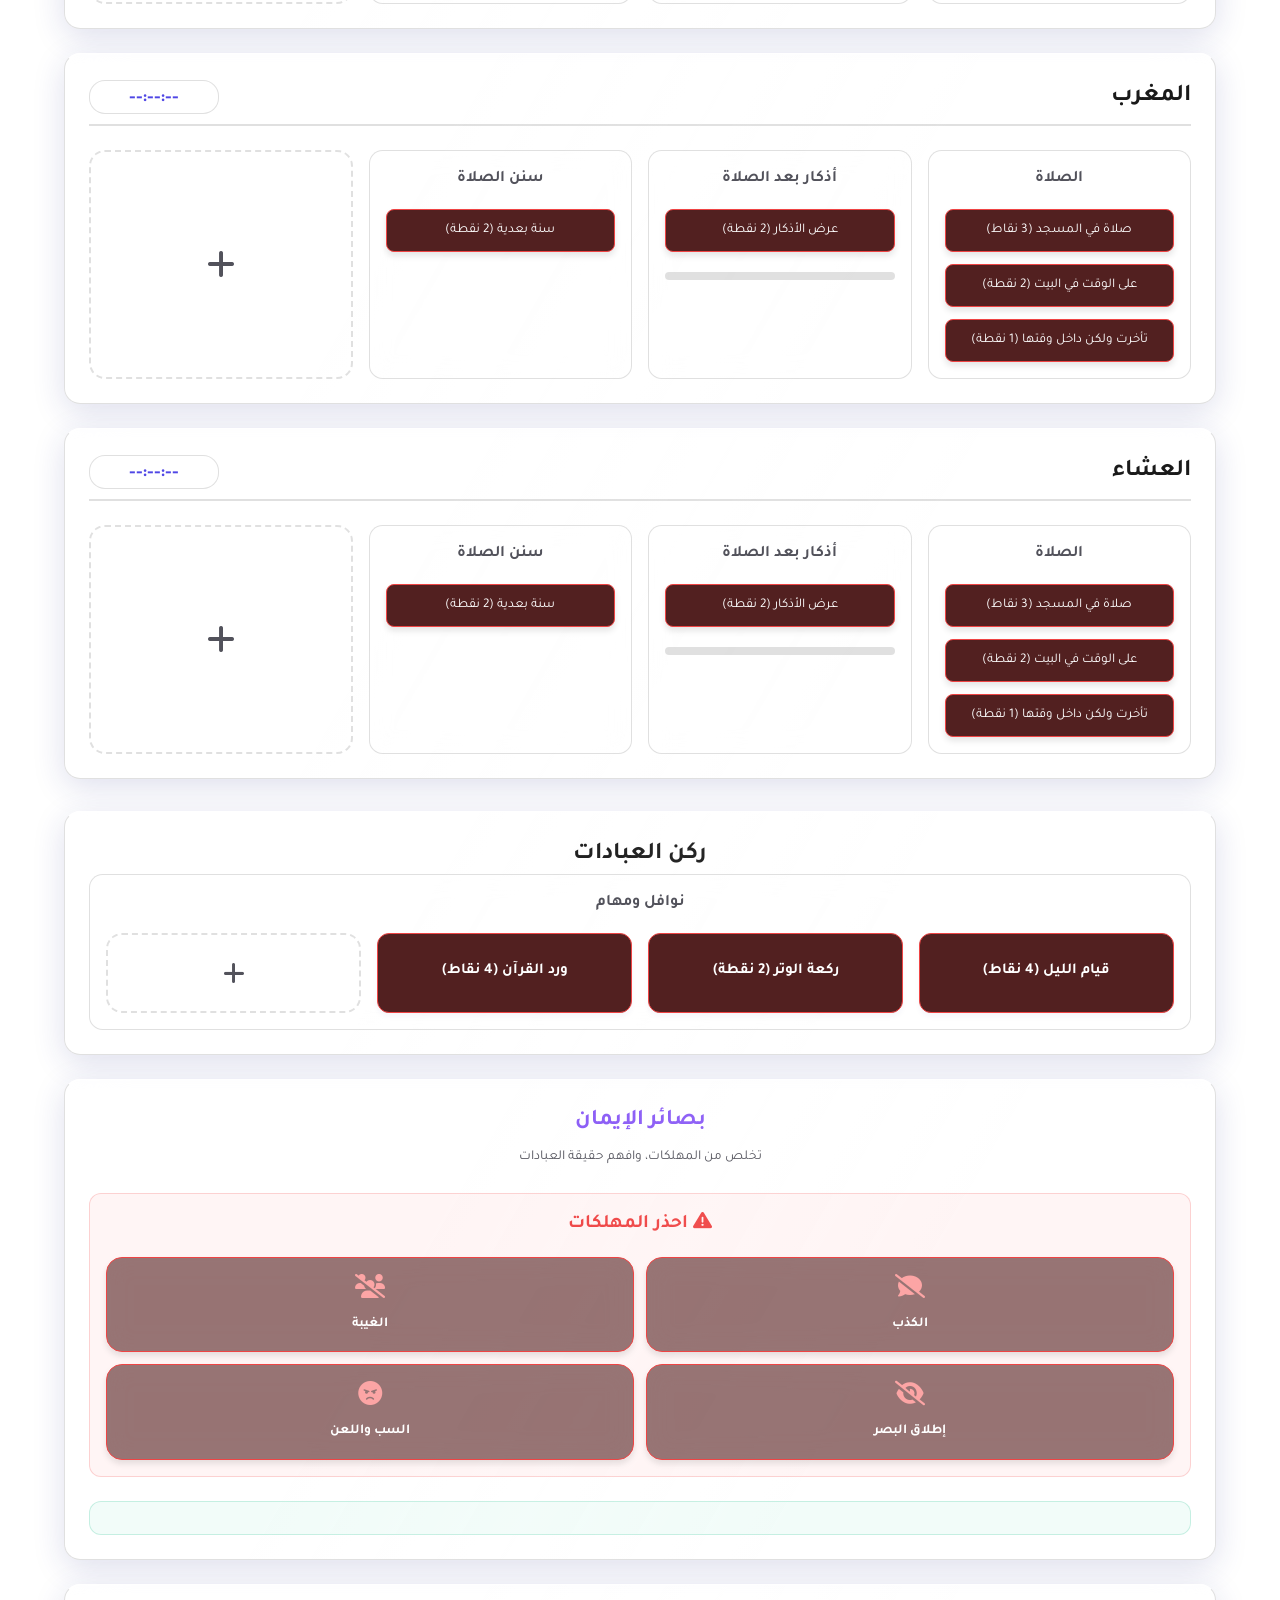
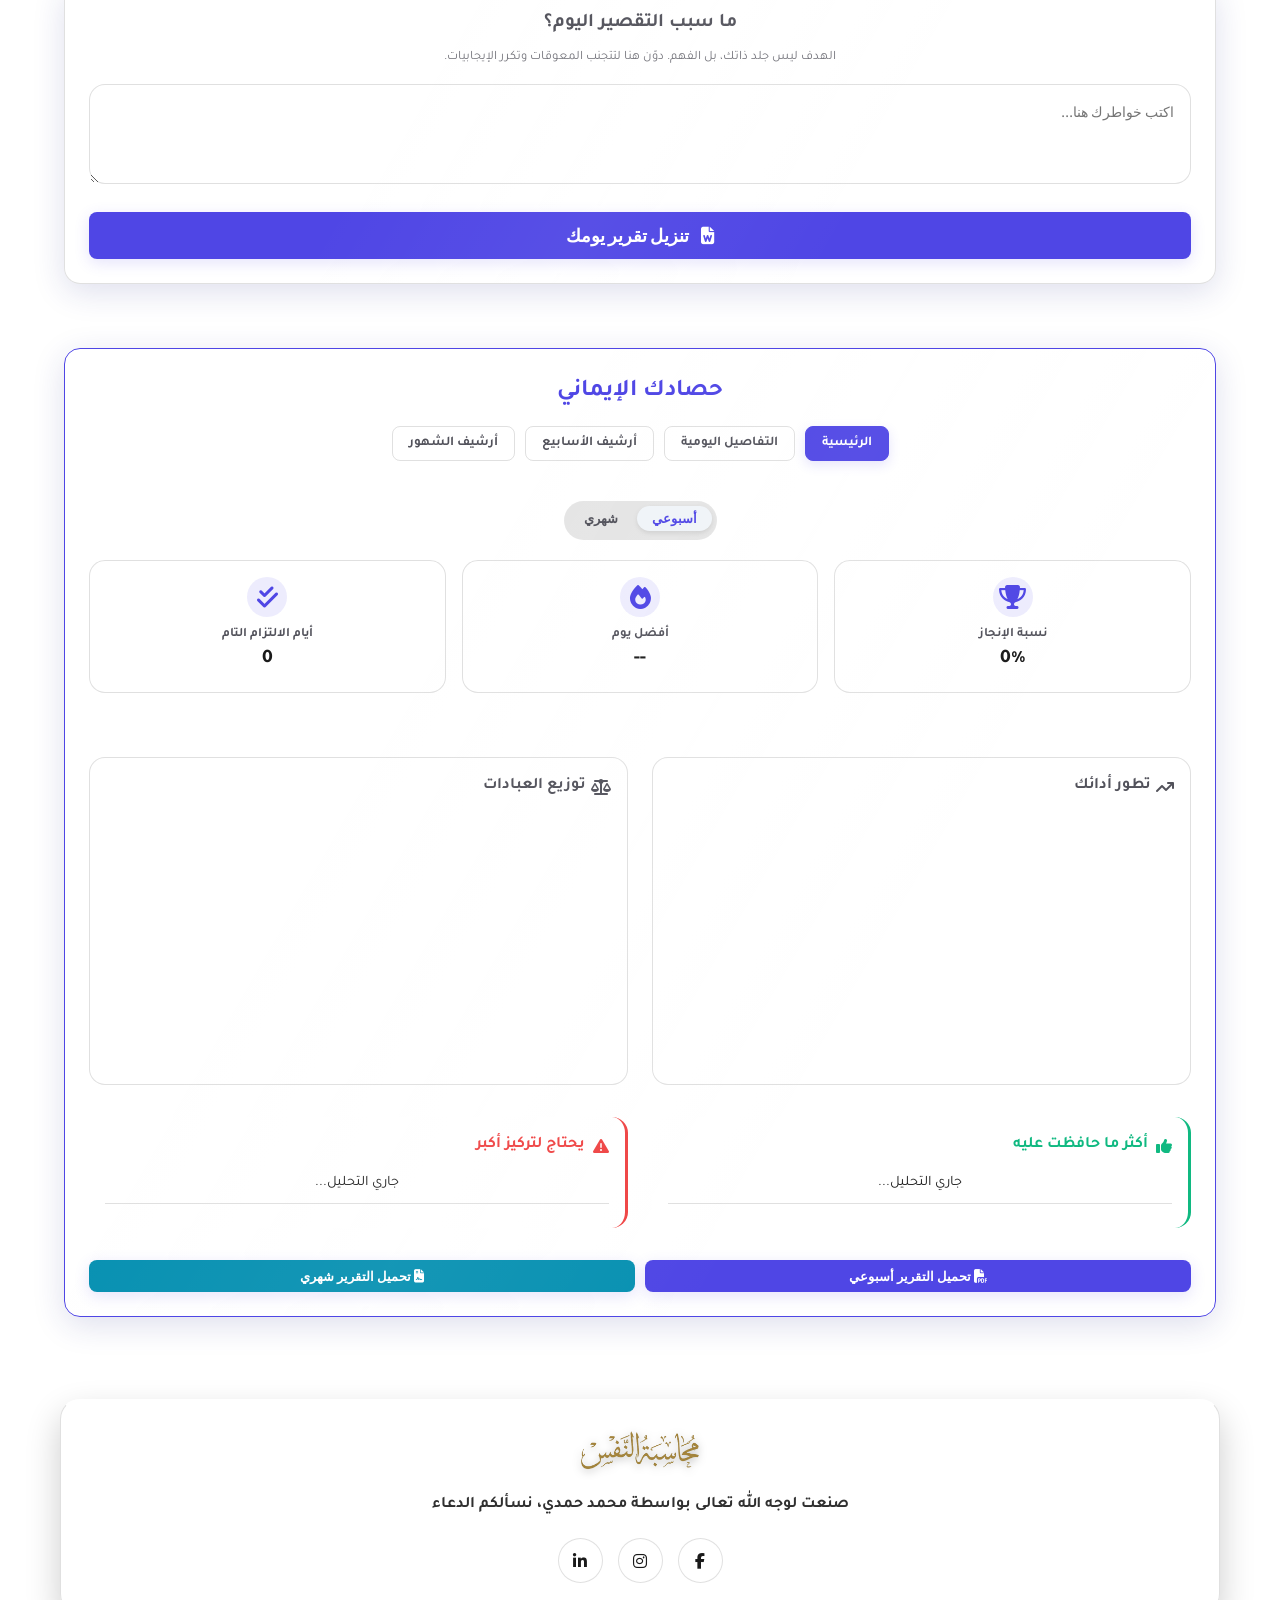
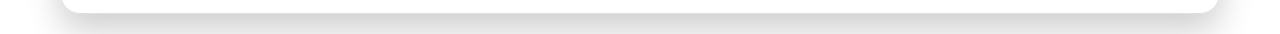
==== commit 2df739f0: "Update fmt.Println to print 'Goodbye World'" ====
--- a/index.html
+++ b/index.html
@@ -974,7 +974,7 @@
         // --- 1. إعدادات Firebase ---
     const firebaseConfig = {
         apiKey: "AIzaSyD8ltXQrl8XhRbjLlOfr5QiTGx_IQMan3U",
-        authDomain: "mohasba-app.firebaseapp.com",
+        authDomain: "mohasabat-alnafs.vercel.app",
         projectId: "mohasba-app",
         storageBucket: "mohasba-app.firebasestorage.app",
         messagingSenderId: "24957282420",
